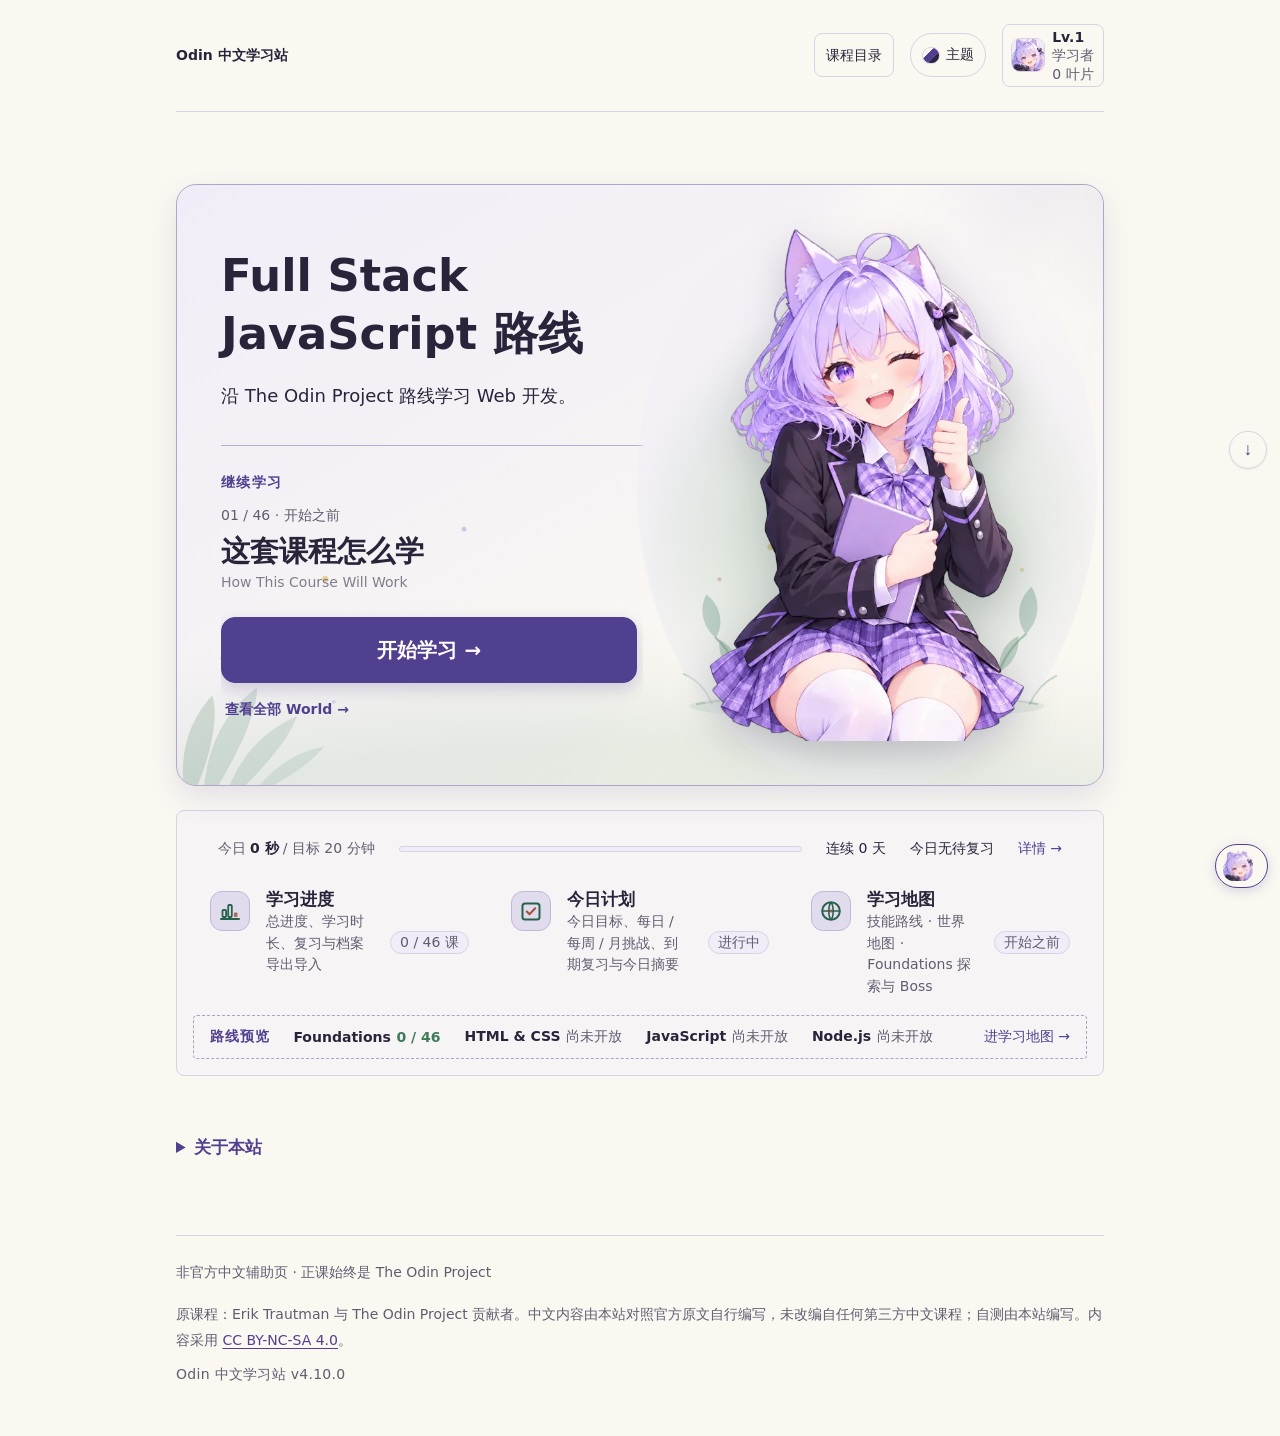
==== index.html @ 4cd852ed "Initial public release: Odin 中文学习站 v4.10.0" ====
<!DOCTYPE html>
<html lang="zh-CN">
<head>
  <meta charset="UTF-8">
  <meta name="viewport" content="width=device-width, initial-scale=1">
  <meta name="description" content="Odin 中文学习站（The Odin Project Chinese Learning Companion）：面向中文学习者的 The Odin Project 学习辅助站，提供中文讲解、学习进度、学习伙伴与路线导航。非官方项目。">
  <title>Odin 中文学习站 · The Odin Project Chinese Learning Companion</title>
  <link rel="icon" href="data:,">
  <link rel="stylesheet" href="style.css">
  <script src="version.js" defer></script>
  <script src="lessons.js" defer></script>
  <script src="external-resources.js" defer></script>
  <script src="diagrams.js" defer></script>
  <script src="avatars.js" defer></script>
  <script src="icons.js" defer></script>
  <script src="catalog.js" defer></script>
  <script src="companions.js" defer></script>
  <script src="companion-registry.js" defer></script>
  <script src="companion-view.js" defer></script>
  <script src="companion-wardrobe.js" defer></script>
  <script src="themes.js" defer></script>
  <script src="bosses.js" defer></script>
  <script src="curriculum.js" defer></script>
  <script src="map.js" defer></script>
  <script src="economy.js" defer></script>
  <script src="collections.js" defer></script>
  <script src="daily.js" defer></script>
  <script src="stats.js" defer></script>
  <script src="challenges.js" defer></script>
  <script src="tiers.js" defer></script>
  <script src="history.js" defer></script>
  <script src="progress.js" defer></script>
  <script src="app.js" defer></script>
</head>
<body data-page="home">
  <a class="skip-link" href="#main">跳到正文</a>
  <header class="site-header">
    <a class="brand" href="index.html">Odin 中文学习站</a>
  </header>
  <main id="main">
    <noscript><h1>Odin 中文学习站 · 学习空间</h1><p>请在浏览器中启用 JavaScript，以显示学习内容与课程路线。也可通过上方链接直接访问官方课程。</p></noscript>
  </main>
  <footer class="site-footer">
    <p>非官方中文辅助页 · 正课始终是 The Odin Project</p>
    <p>原课程：Erik Trautman 与 The Odin Project 贡献者。中文内容由本站对照官方原文自行编写，未改编自任何第三方中文课程；自测由本站编写。内容采用 <a href="https://creativecommons.org/licenses/by-nc-sa/4.0/" target="_blank" rel="noopener noreferrer">CC BY-NC-SA 4.0</a>。</p>
  </footer>
</body>
</html>
---- style.css ----
/* Hallmark · macrostructure: Long Document · tone: utilitarian · anchor hue: deep indigo-violet on warm paper（v4.5.2 Sprout Signal 起；早期版本为 green）
 * genre: editorial · theme: garden 默认 = 暖白纸底 + 深靛紫主色 + 珊瑚橙情绪 + 绿色成长语义 · nav: N9 · footer: Ft2 · enrichment: none
 * Audience: 前端初学者 · Use: 中文导读后回到官方学习
 * pre-emit critique: P4 H4 E4 S5 R5 V3
 */
@import url("tokens.css");
* { box-sizing: border-box; }
html { overflow-x: clip; }
body { margin: 0; overflow-x: clip; background: var(--color-paper); color: var(--color-ink); font-family: var(--font-body); font-size: var(--text-body); line-height: 1.85; }
a { color: var(--color-accent); text-underline-offset: .22em; }
a:hover { text-decoration-thickness: 2px; }
:focus-visible { outline: 3px solid var(--color-accent); outline-offset: 4px; }
/* v4.5（交接 A1）：本站所有 <img> 都是装饰性 SVG data URL，禁止原生图片拖动——
 * 否则按住可拖动组件（如学习伙伴按钮）里的头像拖拽时，浏览器会发起 HTML5
 * dragstart 劫持手势，自定义 pointer 拖动整个失效（真机回归，stub 测不出来）。 */
img { -webkit-user-drag: none; user-select: none; -webkit-user-select: none; }
.site-header, main, .site-footer { width: min(100% - 2rem, 58rem); margin-inline: auto; }
.site-header { display: flex; justify-content: space-between; align-items: center; gap: var(--space-md); flex-wrap: wrap; padding-block: var(--space-lg); border-bottom: 1px solid var(--color-rule); font-size: var(--text-small); }
.site-header a { display: inline-flex; align-items: center; min-height: 44px; white-space: nowrap; }
.brand { color: var(--color-ink); font-weight: 700; text-decoration: none; }
main { padding-block: var(--space-2xl); min-height: 45vh; }
.reading { max-width: 44rem; }
h1, h2, h3, p { margin: 0; }
h1, h2, h3 { font-style: normal; overflow-wrap: anywhere; min-width: 0; }
h1 { font-family: var(--font-display); font-size: clamp(2rem, 5vw, 2.8rem); line-height: 1.3; font-weight: 700; margin-block: var(--space-sm) var(--space-md); }
h2 { font-size: 1.35rem; line-height: 1.5; margin-bottom: var(--space-md); }
h3 { font-size: var(--text-body); line-height: 1.7; margin-block: var(--space-lg) var(--space-sm); }
p + p { margin-top: var(--space-md); }
ul, ol { margin-block: var(--space-sm); padding-inline-start: 1.5rem; }
li { padding-inline-start: var(--space-xs); margin-bottom: var(--space-sm); overflow-wrap: anywhere; }
.meta, .english, .muted { color: var(--color-muted); }
.meta { font-size: var(--text-small); }
.english { font-size: var(--text-body); line-height: 1.6; overflow-wrap: anywhere; }
.lead { font-size: var(--text-lead); margin-top: var(--space-md); }
.notice { margin-top: var(--space-lg); padding: var(--space-md) var(--space-lg); background: var(--color-wash); border-radius: var(--radius-small); }
.section { margin-top: var(--space-2xl); }
.unit { margin-top: var(--space-2xl); }
.unit-heading { display: flex; align-items: baseline; flex-wrap: wrap; gap: var(--space-sm) var(--space-md); border-bottom: 1px solid var(--color-rule); padding-bottom: var(--space-sm); }
.unit-heading h2 { margin: 0; }
.lesson-list { list-style: none; margin: 0; padding: 0; }
.lesson-list li { margin: 0; padding: 0; border-bottom: 1px solid var(--color-rule); }
.lesson-link { display: grid; grid-template-columns: 2rem minmax(0, 1fr) auto; gap: var(--space-md); align-items: center; padding: var(--space-md) var(--space-xs); text-decoration: none; }
.lesson-link:hover { background: var(--color-wash); }
.lesson-link .number { color: var(--color-muted); font-size: var(--text-small); font-variant-numeric: tabular-nums; }
.lesson-link strong { display: block; font-weight: 600; color: var(--color-ink); }
.lesson-link .english { display: block; font-size: var(--text-small); }
.lesson-link .arrow { font-size: 1.25rem; }
.button { display: inline-block; max-width: 100%; min-height: 44px; padding: .7rem 1rem; background: var(--color-accent); color: var(--color-button-ink); border: 1px solid var(--color-accent); border-radius: var(--radius-small); font-size: var(--text-body); font-weight: 600; line-height: 1.6; text-align: center; text-decoration: none; overflow-wrap: anywhere; }
.button:hover { text-decoration: underline; }
.button:active { outline: 2px solid var(--color-accent); outline-offset: 2px; }
.official-start { margin-top: var(--space-lg); }
.terms { margin: 0; }
.term { display: flex; flex-wrap: wrap; gap: 0 var(--space-sm); margin-bottom: var(--space-sm); }
.term dt { font-weight: 600; overflow-wrap: anywhere; }
.term dd { margin: 0; color: var(--color-muted); overflow-wrap: anywhere; }
.term dd::before { content: "→ "; }
.quiz-list { padding: 0; list-style: none; }
.quiz-item { padding: var(--space-lg) 0; margin: 0; border-bottom: 1px solid var(--color-rule); }
.quiz-question { font-weight: 600; }
details { margin-top: var(--space-sm); }
summary { color: var(--color-accent); cursor: pointer; padding-block: var(--space-sm); min-height: 44px; width: fit-content; }
summary:hover { text-decoration: underline; text-underline-offset: .2em; }
.answer { padding: var(--space-md); background: var(--color-wash); margin-top: var(--space-xs); }
.lesson-nav { display: flex; justify-content: space-between; gap: var(--space-md); flex-wrap: wrap; margin-top: var(--space-2xl); padding-top: var(--space-lg); border-top: 1px solid var(--color-rule); }
.lesson-nav a { min-height: 44px; display: inline-flex; align-items: center; }
.end-note { margin-top: var(--space-lg); }
.site-footer { border-top: 1px solid var(--color-rule); padding-block: var(--space-lg) var(--space-2xl); color: var(--color-muted); font-size: var(--text-small); }
/* v4.5（交接 A2）：footer 版本行——用户用它一眼确认浏览器打开的是哪个版本 */
.site-version { margin-top: var(--space-sm); font-variant-numeric: tabular-nums; letter-spacing: .02em; }
/* v4.5（交接 A2）：关于本站（个人中心设置 Tab 与伙伴面板设置视图共用） */
.about-facts { display: grid; grid-template-columns: max-content 1fr; gap: .25rem .8rem; margin: var(--space-sm) 0; font-size: var(--text-small); }
.about-facts dt { color: var(--color-muted); }
.about-facts dd { margin: 0; overflow-wrap: anywhere; }
.skip-link { position: absolute; top: -8rem; left: var(--space-md); padding: var(--space-md); background: var(--color-paper); z-index: 1; }
.skip-link:focus { top: var(--space-sm); }
@media (min-width: 40rem) {
  .site-header, main, .site-footer { width: min(100% - 4rem, 58rem); }
  main { padding-block: var(--space-2xl) var(--space-3xl); }
  .lesson-link { padding-inline: var(--space-md); }
}
@media print {
  .site-header, .lesson-nav, .skip-link { display: none; }
  main, .site-footer { width: 100%; }
}
/* ===== v2 试点课布局：仅当 main 带 .lesson-v2 时生效，其余 15 课不受影响 ===== */
.lesson-v2 p, .lesson-v2 figcaption { overflow-wrap: anywhere; }
.code-example { margin: var(--space-lg) 0 0; min-width: 0; }
.code-example pre { margin: 0; padding: var(--space-md); max-width: 100%; overflow-x: auto; background: var(--color-code-bg); color: var(--color-code-ink); border-radius: var(--radius-small); font-family: var(--font-mono); font-size: var(--text-small); line-height: 1.7; }
.code-example code { font-family: inherit; white-space: pre; }
.code-example figcaption { margin-top: var(--space-sm); }
.pitfall { margin-top: var(--space-lg); padding: var(--space-md) var(--space-lg); background: var(--color-wash); border-left: 4px solid var(--color-warn); border-radius: 0 var(--radius-small) var(--radius-small) 0; }
.pitfall h3 { margin-block: 0 var(--space-sm); }
.pitfall p { margin-top: 0; }
.kc-list { margin-top: var(--space-md); }
.kc-item { padding: var(--space-md) 0; border-bottom: 1px solid var(--color-rule); }
.kc-item:last-child { border-bottom: none; }
.kc-q { font-weight: 600; }
.kc-a { margin-top: var(--space-xs); color: var(--color-muted); }
/* ===== v3 学习进度：Dashboard、课页进度控件、成就提示 ===== */
.dashboard { padding: var(--space-lg); border: 1px solid var(--color-rule); border-radius: var(--radius-small); }
.stat-grid { display: grid; grid-template-columns: repeat(auto-fit, minmax(8rem, 1fr)); gap: var(--space-md); margin-top: var(--space-md); }
.stat { min-width: 0; padding: var(--space-sm) var(--space-md); background: var(--color-wash); border-radius: var(--radius-small); }
.stat-label { display: block; font-size: var(--text-small); color: var(--color-muted); overflow-wrap: anywhere; }
.stat-value { display: block; font-size: 1.25rem; font-weight: 700; line-height: 1.4; font-variant-numeric: tabular-nums; overflow-wrap: anywhere; }
.stat-hint { display: block; font-size: var(--text-small); color: var(--color-muted); overflow-wrap: anywhere; }
.dashboard-row { display: flex; flex-wrap: wrap; align-items: center; gap: var(--space-md); margin-top: var(--space-lg); }
.dashboard-row p { margin: 0; }
.achievement-list { margin-top: var(--space-lg); padding-top: var(--space-md); border-top: 1px solid var(--color-rule); }
.achievement-list ul { list-style: none; margin-block: var(--space-sm); padding: 0; }
.achievement-list li { padding: var(--space-xs) 0; margin: 0; border-bottom: 1px solid var(--color-rule); font-size: var(--text-small); }
.achievement-list li:last-child { border-bottom: none; }
.progress-actions { display: flex; flex-wrap: wrap; gap: var(--space-md); margin-top: var(--space-lg); }
.progress-status { margin-top: var(--space-sm); }
.button-secondary { display: inline-block; max-width: 100%; min-height: 44px; padding: .6rem .9rem; background: transparent; color: var(--color-accent); border: 1px solid var(--color-accent); border-radius: var(--radius-small); font-family: inherit; font-size: var(--text-body); font-weight: 600; line-height: 1.6; text-align: center; cursor: pointer; overflow-wrap: anywhere; }
.button-secondary:hover { background: var(--color-wash); }
.button-secondary:focus-visible { outline: 3px solid var(--color-accent); outline-offset: 3px; }
.button-secondary:disabled { opacity: .55; cursor: not-allowed; }
.visually-hidden { position: absolute; width: 1px; height: 1px; margin: -1px; padding: 0; overflow: hidden; clip: rect(0 0 0 0); white-space: nowrap; border: 0; }
.lesson-progress { min-width: 0; margin-top: var(--space-2xl); padding: var(--space-md) var(--space-lg) var(--space-lg); border: 1px solid var(--color-rule); border-radius: var(--radius-small); }
.lesson-progress legend { padding-inline: var(--space-sm); font-weight: 700; }
.progress-toggle { display: flex; flex-wrap: wrap; align-items: baseline; gap: var(--space-sm); min-height: 44px; margin-bottom: var(--space-sm); padding-block: var(--space-xs); }
.progress-toggle input { flex: none; width: 1.25rem; height: 1.25rem; margin: 0; }
.progress-toggle input:disabled { cursor: not-allowed; }
.progress-toggle span { min-width: 0; overflow-wrap: anywhere; }
.progress-stat { margin-top: var(--space-md); padding-top: var(--space-sm); border-top: 1px solid var(--color-rule); }
.achievement-note { position: fixed; right: var(--space-md); bottom: var(--space-md); left: var(--space-md); z-index: 2; max-width: 32rem; margin-inline: auto; padding: var(--space-md) var(--space-lg); background: var(--color-paper); border: 1px solid var(--color-rule); border-left: 4px solid var(--color-accent); border-radius: var(--radius-small); font-size: var(--text-small); overflow-wrap: anywhere; }
@media (min-width: 40rem) {
  .achievement-note { left: auto; width: min(24rem, calc(100% - 3rem)); }
}
@media print {
  .achievement-note, .progress-actions { display: none; }
}

/* ---------- v3 本课外部资料（资源卡） ----------
 * 与既有阅读型风格一致：用边框区隔而非大面积底色；长 URL 与长英文标题一律
 * overflow-wrap: anywhere，避免在 320px 窄屏撑破布局。资源卡不使用 details，
 * 中文导读直接可读。 */
.resource-list { display: grid; gap: var(--space-md); margin-top: var(--space-md); padding: 0; list-style: none; }
.resource-card { min-width: 0; padding: var(--space-md) var(--space-lg); background: var(--color-paper); border: 1px solid var(--color-rule); border-radius: var(--radius-small); }
.resource-guide-only { border-left: 3px solid var(--color-rule); }
.resource-head { display: flex; flex-wrap: wrap; align-items: baseline; gap: var(--space-sm); margin-bottom: var(--space-sm); }
.resource-type, .resource-req { display: inline-block; padding: .1rem .5rem; border: 1px solid var(--color-rule); border-radius: var(--radius-small); font-size: var(--text-small); line-height: 1.6; }
.resource-req-required { border-color: var(--color-accent); color: var(--color-accent); font-weight: 700; }
.resource-req-optional, .resource-req-reference { color: var(--color-muted); }
.resource-title-zh { margin: 0; font-size: var(--text-lead); font-weight: 700; line-height: 1.5; overflow-wrap: anywhere; }
.resource-title-en { margin: .2rem 0 0; color: var(--color-muted); font-size: var(--text-small); line-height: 1.6; overflow-wrap: anywhere; }
.resource-zone { margin: var(--space-sm) 0 0; color: var(--color-muted); font-size: var(--text-small); overflow-wrap: anywhere; }
.resource-guide { display: grid; gap: var(--space-xs) var(--space-md); margin: var(--space-md) 0 0; }
.resource-guide dt { font-size: var(--text-small); font-weight: 700; }
.resource-guide dd { min-width: 0; margin: 0; overflow-wrap: anywhere; }
.resource-guide dd ul { margin: 0; padding-left: 1.2rem; }
.resource-guide dd li { margin-bottom: var(--space-xs); }
.resource-terms { display: flex; flex-wrap: wrap; gap: var(--space-xs); }
.resource-term { display: inline-block; padding: .1rem .5rem; background: var(--color-wash); border-radius: var(--radius-small); font-size: var(--text-small); overflow-wrap: anywhere; }
.resource-links { display: flex; flex-wrap: wrap; gap: var(--space-sm); margin-top: var(--space-md); }
.resource-links .button, .resource-links .button-secondary { flex: 1 1 12rem; }
.resource-zh-type { flex: 1 0 100%; margin: 0; color: var(--color-muted); font-size: var(--text-small); overflow-wrap: anywhere; }
.resource-license { margin: var(--space-sm) 0 0; font-size: var(--text-small); overflow-wrap: anywhere; }
.resource-note { margin: var(--space-xs) 0 0; padding: var(--space-sm); background: var(--color-wash); border-left: 3px solid var(--color-warn); border-radius: var(--radius-small); font-size: var(--text-small); overflow-wrap: anywhere; }
@media (min-width: 40rem) {
  .resource-guide { grid-template-columns: minmax(7rem, auto) minmax(0, 1fr); }
  .resource-guide dt { grid-column: 1; }
  .resource-guide dd { grid-column: 2; }
}
@media print {
  .resource-links { display: none; }
  .resource-card { break-inside: avoid; border-color: #000; }
}

/* ===== v4 右上角玩家入口 + 个人资料面板 + 头像 / 头像框 / 成就网格 =====
 * 与既有阅读型风格一致：边框区隔为主，阴影克制，不用玻璃拟态、粒子、大动画与重型渐变。
 * 头像框一律用 box-shadow 环或 outline 实现，不占盒模型尺寸，因此换框不会改变
 * 周围元素的对齐；长昵称与长文本一律 overflow-wrap / 省略号处理，320px 不撑破布局。 */
.header-right { display: flex; align-items: center; flex-wrap: wrap; gap: var(--space-sm) var(--space-md); min-width: 0; }
.player-entry { display: inline-flex; align-items: center; gap: var(--space-sm); min-height: 44px; min-width: 0; padding: .2rem .55rem; background: transparent; border: 1px solid var(--color-rule); border-radius: var(--radius-medium); font-family: inherit; font-size: var(--text-small); line-height: 1.3; color: var(--color-ink); cursor: pointer; }
.player-entry:hover { background: var(--color-wash); border-color: var(--color-accent); }
.player-entry:focus-visible { outline: 3px solid var(--color-accent); outline-offset: 3px; }
.player-meta { display: flex; flex-direction: column; align-items: flex-start; min-width: 0; }
.player-level { font-weight: 700; font-variant-numeric: tabular-nums; }
.player-name { max-width: 9rem; color: var(--color-muted); overflow: hidden; text-overflow: ellipsis; white-space: nowrap; }

/* 头像本体与三种尺寸；框的视觉全部由下面的 .frame-* 叠加 */
.avatar { position: relative; display: inline-block; flex: none; line-height: 0; border-radius: var(--radius-medium); }
.avatar-img { display: block; width: 100%; height: 100%; border-radius: inherit; object-fit: cover; background: var(--color-wash); }
.avatar-sm { width: 2rem; height: 2rem; }
.avatar-md { width: 3rem; height: 3rem; }
.avatar-lg { width: 4.5rem; height: 4.5rem; }

/* 12 个头像框：靠环数、颜色、虚实与角标区分，彼此视觉差异明显，且都不带动画 */
.frame-basic { box-shadow: 0 0 0 1px var(--color-rule); }
/* v4.3（交接 B2）：3 个零门槛默认框，先给足选择；视觉与既有框同一套语言（描边/虚线/双层） */
.frame-slim { box-shadow: 0 0 0 1.5px var(--color-accent); }
.frame-dotted { outline: 2px dotted var(--color-muted); outline-offset: 2px; }
.frame-moss { box-shadow: 0 0 0 2px #6f9c85, 0 0 0 4px var(--color-paper), 0 0 0 5px #9db8a5; }
/* v4.5（交接 Core E2）：Lv.2 新芽框（嫩绿双层）与 Lv.4 陶土框（陶红双层）——前 5 级每级都有可见头像框奖励 */
.frame-sprout { box-shadow: 0 0 0 2px #7fd3a5, 0 0 0 5px var(--color-paper), 0 0 0 6px #cfe8d8; }
.frame-ring { box-shadow: 0 0 0 2px var(--color-accent), 0 0 0 5px var(--color-paper), 0 0 0 6px var(--color-accent); }
.frame-terra { box-shadow: 0 0 0 2px #c9714f, 0 0 0 5px var(--color-paper), 0 0 0 6px #a4553f; }
.frame-leaf { border-radius: 1rem; box-shadow: 0 0 0 2px #6f9c85, 0 0 0 5px var(--color-paper), 0 0 0 6px #6f9c85; }
.frame-leaf .avatar-img { border-radius: 1rem; }
.frame-wave { outline: 3px dashed var(--color-accent); outline-offset: 3px; }
.frame-gold { box-shadow: 0 0 0 3px var(--color-gold), 0 0 0 6px var(--color-paper), 0 0 0 7px var(--color-gold), 0 2px 10px rgba(168, 121, 28, .35); }
.frame-start { box-shadow: 0 0 0 2px var(--color-rule), 0 4px 0 0 var(--color-accent); }
.frame-git { box-shadow: 0 0 0 2px var(--color-accent), -7px -7px 0 -4px var(--color-warn), 7px 7px 0 -4px var(--color-warn); }
.frame-streak { box-shadow: 0 0 0 2px var(--color-warn), 0 0 0 5px var(--color-paper), 0 0 0 6px var(--color-warn); }
.frame-time { box-shadow: 0 0 0 2px var(--color-muted), 0 0 0 4px var(--color-paper), 0 0 0 8px var(--color-rule); }
.frame-quiz { outline: 3px dotted var(--color-accent); outline-offset: 3px; }
.frame-task { box-shadow: 0 0 0 2px var(--color-accent), 0 0 0 5px var(--color-wash), 0 0 0 6px var(--color-accent); }
.frame-graduate { box-shadow: 0 0 0 3px var(--color-gold), 0 0 0 6px var(--color-accent), 0 3px 12px rgba(37, 49, 44, .25); }

/* 个人资料面板：原生 dialog，模态显示，Esc 与关闭按钮都能关 */
.profile-dialog { width: min(calc(100vw - 2rem), 46rem); max-height: min(88vh, 54rem); padding: 0; overflow: hidden; background: var(--color-paper); color: var(--color-ink); border: 1px solid var(--color-rule); border-radius: var(--radius-medium); box-shadow: var(--shadow-lift); font-family: var(--font-body); font-size: var(--text-body); line-height: 1.7; }
.profile-dialog::backdrop { background: rgba(37, 49, 44, .45); }
.dialog-head { display: flex; align-items: center; justify-content: space-between; gap: var(--space-md); padding: var(--space-md) var(--space-lg); border-bottom: 1px solid var(--color-rule); background: var(--color-wash); }
.dialog-head h2 { margin: 0; font-size: 1.2rem; }
.dialog-close { flex: none; min-height: 44px; padding: .35rem .8rem; background: var(--color-paper); color: var(--color-ink); border: 1px solid var(--color-rule); border-radius: var(--radius-small); font-family: inherit; font-size: var(--text-small); font-weight: 600; cursor: pointer; }
.dialog-close:hover { border-color: var(--color-accent); color: var(--color-accent); }
.dialog-close:focus-visible { outline: 3px solid var(--color-accent); outline-offset: 2px; }
.profile-body { max-height: calc(min(88vh, 54rem) - 4.5rem); padding: var(--space-md) var(--space-lg) var(--space-lg); overflow-y: auto; }
.profile-section { margin-top: var(--space-xl); padding-top: var(--space-md); border-top: 1px solid var(--color-rule); }
.profile-section:first-of-type { margin-top: 0; padding-top: 0; border-top: none; }
.profile-section h3 { margin-block: 0 var(--space-sm); font-size: 1.1rem; }
.profile-section h4 { margin-block: var(--space-lg) var(--space-sm); font-size: var(--text-body); }
.profile-identity { display: flex; align-items: center; flex-wrap: wrap; gap: var(--space-lg); padding: var(--space-md); background: var(--color-wash); border-radius: var(--radius-small); }
.profile-identity-text { min-width: 0; }
.profile-nickname { font-family: var(--font-display); font-size: 1.4rem; font-weight: 700; line-height: 1.4; overflow-wrap: anywhere; }
.profile-field { display: flex; align-items: center; flex-wrap: wrap; gap: var(--space-sm); margin-top: var(--space-md); }
.profile-field-label { font-size: var(--text-small); font-weight: 700; }
.profile-input { min-width: 0; flex: 1 1 10rem; max-width: 16rem; min-height: 44px; padding: .4rem .6rem; background: var(--color-paper); color: var(--color-ink); border: 1px solid var(--color-rule); border-radius: var(--radius-small); font-family: inherit; font-size: var(--text-body); overflow-wrap: anywhere; }
.profile-input:focus-visible { outline: 3px solid var(--color-accent); outline-offset: 2px; }
.profile-input:disabled { background: var(--color-wash); cursor: not-allowed; }
.panel-notice { min-height: 1.5em; margin-bottom: var(--space-sm); padding: var(--space-sm) var(--space-md); background: var(--color-wash); border-left: 3px solid var(--color-accent); border-radius: var(--radius-small); font-size: var(--text-small); overflow-wrap: anywhere; }
.panel-notice:empty { display: none; }

/* 成就网格：已解锁正常显示，未解锁灰化但保留条件说明 */
.achievement-group { margin-top: var(--space-lg); }
.achievement-group h4 { margin-block: 0 var(--space-sm); }
.achievement-grid { display: grid; grid-template-columns: repeat(auto-fill, minmax(8.5rem, 1fr)); gap: var(--space-sm); margin: 0; padding: 0; list-style: none; }
.achievement-cell { display: flex; flex-direction: column; gap: .2rem; min-width: 0; margin: 0; padding: var(--space-sm); border: 1px solid var(--color-rule); border-radius: var(--radius-small); background: var(--color-paper); overflow-wrap: anywhere; }
.achievement-cell.is-unlocked { border-color: var(--color-accent); box-shadow: var(--shadow-soft); }
.achievement-cell.is-locked { background: var(--color-wash); color: var(--color-muted); }
.achievement-cell.is-locked .achievement-icon { filter: grayscale(1); opacity: .45; }
.achievement-icon { width: 1.5rem; height: 1.5rem; flex: none; }
.achievement-name { font-size: var(--text-small); font-weight: 700; line-height: 1.45; }
.achievement-desc { font-size: var(--text-small); line-height: 1.5; }
.achievement-date { font-size: var(--text-small); color: var(--color-muted); font-variant-numeric: tabular-nums; }

/* 头像选择器 */
.avatar-options { display: grid; grid-template-columns: repeat(auto-fill, minmax(4.75rem, 1fr)); gap: var(--space-sm); margin: 0; padding: 0; list-style: none; }
.avatar-options li { margin: 0; padding: 0; }
.avatar-option { display: flex; flex-direction: column; align-items: center; gap: .25rem; width: 100%; min-height: 44px; padding: var(--space-sm) .25rem; background: var(--color-paper); border: 1px solid var(--color-rule); border-radius: var(--radius-small); font-family: inherit; font-size: var(--text-small); line-height: 1.35; color: var(--color-muted); cursor: pointer; }
.avatar-option:hover:not(:disabled) { border-color: var(--color-accent); background: var(--color-wash); }
.avatar-option:focus-visible { outline: 3px solid var(--color-accent); outline-offset: 2px; }
.avatar-option:disabled { opacity: .55; cursor: not-allowed; }
.avatar-option.is-selected { border-color: var(--color-accent); border-width: 2px; color: var(--color-accent); font-weight: 700; }
.avatar-option-img { width: 2.5rem; height: 2.5rem; border-radius: var(--radius-small); }
.avatar-option-name { max-width: 100%; overflow-wrap: anywhere; }

/* 头像框选择器：预览当前头像戴上该框的效果 */
.frame-options { display: grid; grid-template-columns: repeat(auto-fill, minmax(15rem, 1fr)); gap: var(--space-sm); margin: 0; padding: 0; list-style: none; }
.frame-option { display: flex; align-items: center; gap: var(--space-lg); min-width: 0; margin: 0; padding: var(--space-md); border: 1px solid var(--color-rule); border-radius: var(--radius-small); background: var(--color-paper); }
.frame-option.is-locked { background: var(--color-wash); color: var(--color-muted); }
.frame-option.is-locked .avatar-img { filter: grayscale(1); opacity: .55; }
.frame-text { min-width: 0; }
.frame-name { font-weight: 700; overflow-wrap: anywhere; }
.frame-desc { font-size: var(--text-small); color: var(--color-muted); overflow-wrap: anywhere; }
.frame-state { font-size: var(--text-small); font-weight: 700; color: var(--color-accent); }
.frame-option .button-secondary { margin-top: var(--space-sm); min-height: 38px; padding: .35rem .7rem; font-size: var(--text-small); }

@media (max-width: 30rem) {
  /* 窄屏只留头像与等级，昵称隐藏，避免顶部导航拥挤或换行遮挡标题 */
  .player-name { display: none; }
  .player-entry { padding: .2rem; }
  .profile-body { padding-inline: var(--space-md); }
  .dialog-head { padding-inline: var(--space-md); }
  .frame-options { grid-template-columns: minmax(0, 1fr); }
}
@media print {
  .player-entry, .profile-dialog { display: none; }
}

/* ===== v4 官方 Foundations 完整 46 课目录（首页内联 + 课程页抽屉） =====
 * 已开放的行沿用 v3 的 .lesson-link 三列网格，视觉与行为完全不变；
 * 未开放的行是 .lesson-locked —— 一个 div，不是链接，没有 href，因此结构上
 * 就不可能点进不存在的课程页。区分不靠颜色：每行都写明「暂未开放」文字，
 * Project 另外带「项目」标记（§8.2 要求不只靠颜色区分）。 */
.unit-state { font-size: var(--text-small); color: var(--color-muted); white-space: nowrap; }
.lesson-type { display: inline-block; margin-bottom: .2rem; padding: 0 .45rem; background: var(--color-wash); border: 1px solid var(--color-rule); border-radius: var(--radius-small); font-size: var(--text-small); line-height: 1.7; color: var(--color-muted); }
.lesson-locked { display: grid; grid-template-columns: 2rem minmax(0, 1fr) auto; gap: var(--space-md); align-items: center; padding: var(--space-md) var(--space-xs); color: var(--color-muted); }
.lesson-locked .number { font-size: var(--text-small); font-variant-numeric: tabular-nums; }
.lesson-locked strong { display: block; font-weight: 600; color: var(--color-muted); }
.lesson-locked .english { display: block; font-size: var(--text-small); }
.lesson-flag { font-size: var(--text-small); line-height: 1.6; white-space: nowrap; padding: 0 .45rem; border: 1px dashed var(--color-rule); border-radius: var(--radius-small); }
.lesson-link.is-current { background: var(--color-wash); box-shadow: inset 3px 0 0 var(--color-accent); }
.lesson-link.is-current strong { color: var(--color-accent); }

/* 课程页 header 上的目录入口：与玩家入口同样的低干扰描边按钮 */
.catalog-trigger { display: inline-flex; align-items: center; min-height: 44px; padding: .2rem .7rem; background: transparent; border: 1px solid var(--color-rule); border-radius: var(--radius-medium); font-family: inherit; font-size: var(--text-small); line-height: 1.3; color: var(--color-ink); cursor: pointer; white-space: nowrap; }
.catalog-trigger:hover { background: var(--color-wash); border-color: var(--color-accent); }
.catalog-trigger:focus-visible { outline: 3px solid var(--color-accent); outline-offset: 3px; }

/* 目录抽屉：与个人资料面板同一套 dialog 视觉，宽度略窄，内容是纯目录 */
.catalog-dialog { width: min(calc(100vw - 2rem), 40rem); max-height: min(88vh, 54rem); padding: 0; overflow: hidden; background: var(--color-paper); color: var(--color-ink); border: 1px solid var(--color-rule); border-radius: var(--radius-medium); box-shadow: var(--shadow-lift); font-family: var(--font-body); font-size: var(--text-body); line-height: 1.7; }
.catalog-dialog::backdrop { background: rgba(37, 49, 44, .45); }
.catalog-body { max-height: calc(min(88vh, 54rem) - 4.5rem); padding: var(--space-md) var(--space-lg) var(--space-lg); overflow-y: auto; }
/* 抽屉里的目录要紧凑：46 行如果按首页的间距排，需要滚很久才能看完 */
.catalog-compact .unit { margin-top: var(--space-lg); }
.catalog-compact .unit-heading { padding-bottom: .25rem; }
.catalog-compact .unit-heading h2 { font-size: 1.1rem; }
.catalog-compact .lesson-link, .catalog-compact .lesson-locked { padding-block: var(--space-sm); }
.catalog-compact .lesson-list li { border-bottom: 1px solid var(--color-wash); }

@media (max-width: 30rem) {
  /* 窄屏把「暂未开放」标签换到名称下方，避免三列挤在一起把标题压成一个字宽 */
  .lesson-locked { grid-template-columns: 2rem minmax(0, 1fr); row-gap: var(--space-xs); }
  .lesson-flag { grid-column: 2; justify-self: start; }
  .unit-state { white-space: normal; }
  .catalog-body { padding-inline: var(--space-md); }
}
@media print {
  .catalog-trigger, .catalog-dialog { display: none; }
}
/* ===== v4 本站原创 SVG 概念图（§9） =====
 * 图片一律 width:100% + height:auto：SVG 有 viewBox，浏览器按固有宽高比等比缩放，
 * 因此 200% 文字放大或窄屏都不会产生水平溢出。
 * 已知取舍：图内文字随整图等比缩小，320px 窄屏下会明显变小（矢量放大仍然清晰，
 * 可以双指缩放）。这里刻意不给图片设 min-width 再套横向滚动容器 —— 那样图片的
 * 布局矩形会超出视口，直接撞坏 browser-smoke 的“main 与 main 内所有元素零越界”
 * 断言。窄屏下的可读性由 figcaption 与要点列表承担：它们才是图的文字等价物，
 * 始终以正常正文字号显示（§9 要求每张图配 figcaption 或等价文字说明）。 */
.concept-diagram { margin: var(--space-xl) 0 0; padding: 0; }
.diagram-img { display: block; width: 100%; height: auto; max-width: 100%; background: var(--color-paper); border: 1px solid var(--color-rule); border-radius: var(--radius-small); }
.diagram-caption { margin-top: var(--space-sm); padding: var(--space-md); background: var(--color-wash); border-radius: var(--radius-small); }
.diagram-title { font-weight: 700; overflow-wrap: anywhere; }
.diagram-caption p + p { margin-top: var(--space-xs); }
.diagram-points { margin: var(--space-sm) 0 0; padding-inline-start: 1.3rem; }
.diagram-points li { margin-bottom: var(--space-xs); font-size: var(--text-small); }
@media (max-width: 40rem) {
  /* 窄屏把边框内缩省掉，让图拿到尽可能多的宽度 */
  .concept-diagram { margin-top: var(--space-lg); }
  .diagram-caption { padding: var(--space-sm); }
}
@media print {
  .concept-diagram { break-inside: avoid; }
  .diagram-img { border-color: #000; }
}

/* ===== v4 学习助手「小奥」 + §8.1 中度 UI 收口 =====
 * 收口原则：只做边框、圆角、留白与克制阴影，不引入玻璃拟态、粒子、大动画、
 * 重型渐变或任何 UI 框架，也不为了好看牺牲阅读密度（§8.1 的“不要”清单）。
 * 所有新增盒子都在既有版心内、用 rem 与百分比，因此 200% 文字放大与 320px
 * 窄屏都不会产生全页水平滚动（§8.2）。 */

/* --- 右下角助手触发按钮：固定在视口角落，不属于 main / header / footer --- */
.assistant-trigger { position: fixed; right: var(--space-md); bottom: var(--space-md); z-index: 3; display: inline-flex; align-items: center; gap: .4rem; min-height: 44px; padding: .3rem .85rem .3rem .45rem; background: var(--color-paper); border: 1px solid var(--color-accent); border-radius: 999px; box-shadow: var(--shadow-lift); font-family: inherit; font-size: var(--text-small); font-weight: 700; line-height: 1.3; color: var(--color-accent); cursor: pointer; user-select: none; -webkit-user-select: none; }
.assistant-trigger:hover { background: var(--color-wash); }
.assistant-trigger:focus-visible { outline: 3px solid var(--color-accent); outline-offset: 3px; }
.assistant-avatar { flex: none; width: 1.9rem; height: 1.9rem; }
/* v4.9：.assistant-name（按钮上的角色名）已随「主页与右下角不显示角色名」删除，
 * 不留死样式；昵称仍在按钮 aria-label 里。 */

/* 成就提示条原本贴着右下角，会和助手按钮叠在一起；抬到按钮上方。 */
.achievement-note { bottom: calc(var(--space-md) + 3.5rem); }

/* --- 助手面板：锚在右下角的小浮层，而不是屏幕正中央的大模态 ---
 * inset 与 margin 一起把它钉在触发按钮上方；backdrop 刻意做得很淡，
 * 因为这是一个“看一眼就关掉”的信息面板，不是需要专注填写的表单。 */
.assistant-dialog { position: fixed; inset: auto 0 0 auto; width: min(calc(100vw - 2rem), 26rem); max-height: min(80vh, 40rem); margin: 0 var(--space-md) calc(var(--space-md) + 3.75rem) 0; padding: 0; overflow: hidden; background: var(--color-paper); color: var(--color-ink); border: 1px solid var(--color-rule); border-radius: var(--radius-medium); box-shadow: var(--shadow-lift); font-family: var(--font-body); font-size: var(--text-body); line-height: 1.7; }
.assistant-dialog::backdrop { background: rgba(37, 49, 44, .18); }
.assistant-body { max-height: calc(min(80vh, 40rem) - 4.5rem); padding: var(--space-md) var(--space-lg) var(--space-lg); overflow-y: auto; }
/* §10 要求它不得伪装成能回答问题的 AI：这句免责说明永远显示在最上面 */
.assistant-disclaimer { font-size: var(--text-small); color: var(--color-muted); overflow-wrap: anywhere; }
.assistant-tip { display: flex; flex-wrap: wrap; align-items: baseline; gap: var(--space-xs) var(--space-sm); margin-top: var(--space-md); padding: var(--space-sm) var(--space-md); background: var(--color-wash); border-left: 3px solid var(--color-accent); border-radius: var(--radius-small); overflow-wrap: anywhere; }
.assistant-tip-label { flex: none; padding: 0 .4rem; border: 1px solid var(--color-accent); border-radius: var(--radius-small); font-size: var(--text-small); font-weight: 700; color: var(--color-accent); }
.assistant-tip-text { min-width: 0; font-weight: 600; }
.assistant-facts { display: grid; gap: var(--space-sm); margin: var(--space-md) 0 0; }
.assistant-fact { min-width: 0; margin: 0; padding: var(--space-sm) var(--space-md); background: var(--color-paper); border: 1px solid var(--color-rule); border-radius: var(--radius-small); }
.assistant-fact dt { font-size: var(--text-small); font-weight: 700; color: var(--color-muted); }
.assistant-fact dd { min-width: 0; margin: 0; }
.assistant-value { display: block; font-weight: 600; overflow-wrap: anywhere; }
.assistant-hint { display: block; font-size: var(--text-small); color: var(--color-muted); overflow-wrap: anywhere; }

/* --- §8.1 Dashboard 信息层级：主目标（官方 46 课）那一格加重 --- */
.stat { box-shadow: var(--shadow-soft); }
.stat-primary { background: var(--color-paper); border: 1px solid var(--color-accent); }
.stat-primary .stat-label { color: var(--color-accent); }
.stat-primary .stat-value { font-size: 1.5rem; color: var(--color-accent); }
.dashboard { border-radius: var(--radius-medium); box-shadow: var(--shadow-soft); }

/* --- §8.1 区块视觉区分：为什么重要 / 常见错误 / 官方任务 / 自测 ---
 * 只靠边框、底色与分隔线区分，不改任何标题文字，因此 main h2 序列不受影响。 */
.section-why { padding: var(--space-md) var(--space-lg); background: var(--color-wash); border-left: 4px solid var(--color-accent); border-radius: 0 var(--radius-medium) var(--radius-medium) 0; }
.section-why h2 { margin-bottom: var(--space-sm); }
.section-pitfalls .pitfall { border-radius: 0 var(--radius-medium) var(--radius-medium) 0; box-shadow: var(--shadow-soft); }
.section-official, .section-quiz { padding-top: var(--space-lg); border-top: 2px solid var(--color-rule); }
.section-terms .term { padding-block: var(--space-xs); }
.code-example pre { border-radius: var(--radius-medium); box-shadow: var(--shadow-soft); }
.resource-card { border-radius: var(--radius-medium); box-shadow: var(--shadow-soft); }
.lesson-progress { border-radius: var(--radius-medium); }

/* --- §8.1 上一课 / 下一课导航：做成按钮样子，命中区与焦点都更清楚 ---
 * 链接文字一个字都没改（browser-smoke 用 exact 名称断言），只改外观。 */
.lesson-nav a { padding: .5rem .9rem; border: 1px solid var(--color-rule); border-radius: var(--radius-small); text-decoration: none; }
.lesson-nav a:hover { background: var(--color-wash); border-color: var(--color-accent); text-decoration: underline; }
.lesson-nav a:focus-visible { outline: 3px solid var(--color-accent); outline-offset: 2px; }
/* 第三轮：课页顶部轻量返回入口——小字低干扰，不与正文抢注意力 */
.lesson-back { display: inline-flex; align-items: center; min-height: 32px; margin-bottom: var(--space-xs); color: var(--color-muted); font-size: var(--text-small); text-decoration: none; }
.lesson-back:hover { color: var(--color-accent); text-decoration: underline; }
.lesson-back:focus-visible { outline: 3px solid var(--color-accent); outline-offset: 2px; }
.lesson-link:focus-visible { outline: 3px solid var(--color-accent); outline-offset: -3px; }

@media (max-width: 40rem) {
  /* 手机：区块间距收紧，翻页链接改成整宽堆叠，助手面板占满可用宽度 */
  .section { margin-top: var(--space-xl); }
  .section-why { padding: var(--space-sm) var(--space-md); }
  .lesson-nav a { flex: 1 1 100%; justify-content: center; }
  .assistant-dialog { width: calc(100vw - 2rem); max-height: 70vh; }
  .assistant-body { max-height: calc(70vh - 4.5rem); padding-inline: var(--space-md); }
}
@media print {
  .assistant-trigger, .assistant-dialog { display: none; }
}

/* ===================== v4.2：星币兑换头像框（交接 §4、§5） =====================
 * 与既有框同一实现方式：box-shadow / outline 环，不占盒模型尺寸。
 * 颜色刻意不引用主题变量——这些框要在六套主题下都成立，用固定的柔和色。 */
.frame-candy { box-shadow: 0 0 0 2px #d98b9c, 0 0 0 5px var(--color-paper), 0 0 0 6px #d98b9c; }
.frame-mint { box-shadow: 0 0 0 2px #6fc2a8, 0 0 0 5px var(--color-paper), 0 0 0 6px #4ba58a; }
.frame-jade { box-shadow: 0 0 0 3px #2f5d50, 0 0 0 6px var(--color-paper), 0 0 0 7px #2f5d50; }
.frame-dusk { box-shadow: 0 0 0 2px #56628f, 0 0 0 5px var(--color-paper), 0 0 0 6px #3c4670, 0 2px 8px rgba(60, 70, 112, .3); }
.frame-starlight { outline: 3px dotted #7f96e8; outline-offset: 3px; box-shadow: 0 0 0 1px #7f96e8; }
.frame-aurora { box-shadow: 0 0 0 2px #58c98b, 0 0 0 5px var(--color-paper), 0 0 0 6px #7f96e8, 0 0 0 7px #d98b9c; }
/* v4.3（交接 C1/J）：启程框（进入第一课即解锁的早期奖励）与藤蔓框（低档位叶片款） */
.frame-firststep { box-shadow: 0 0 0 2px #a4553f, 0 4px 0 0 #6f9c85; }
.frame-vine { box-shadow: 0 0 0 2px #6f9c85, 0 0 0 5px var(--color-paper), 0 0 0 6px #4a6b2f; }
/* v4.3 Batch 6（交接 H/J）：可可框（25 叶片低档位）、晨光框（Lv.15）、
 * 破甲框（首破 Boss）——三个新档位各有一种可辨识的视觉性格 */
.frame-cocoa { box-shadow: 0 0 0 2px #8a6a4f, 0 0 0 5px var(--color-paper), 0 0 0 6px #c9a06a; }
.frame-dawn { box-shadow: 0 0 0 2px #e8b45f, 0 0 0 5px var(--color-paper), 0 -5px 10px -3px rgba(232, 180, 95, .6); }
.frame-boss { outline: 3px solid #276148; outline-offset: 2px; box-shadow: 4px 4px 0 0 rgba(164, 85, 63, .45); }

/* ===================== v4.3：循环成就铜/银/金（交接 D1） =====================
 * 阶段视觉明显不同但同一骨架：徽章 SVG（icons.js tierBadges）+ 卡片描边色 +
 * 三格阶级点。纯 CSS + SVG，不引大图（交接 H 体积原则）。 */
.tier-list { display: grid; grid-template-columns: repeat(auto-fill, minmax(16rem, 1fr)); gap: var(--space-sm); margin: 0; padding: 0; list-style: none; }
.tier-card { min-width: 0; padding: var(--space-md); border: 1px solid var(--color-rule); border-left: 4px solid var(--color-rule); border-radius: var(--radius-small); background: var(--color-paper); }
.tier-card.is-bronze { border-left-color: #b08d57; }
.tier-card.is-silver { border-left-color: #9ca3af; }
.tier-card.is-gold { border-left-color: #d4af37; }
.tier-head { display: flex; align-items: center; gap: var(--space-sm); }
.tier-badge-img { width: 2rem; height: 2rem; flex: none; }
.tier-badge-img.is-none { filter: grayscale(1) opacity(.45); }
.tier-name { font-weight: 700; overflow-wrap: anywhere; }
.tier-current { font-size: var(--text-small); font-weight: 700; }
.tier-card.is-bronze .tier-current { color: #8a6a3b; }
.tier-card.is-silver .tier-current { color: #6b7280; }
.tier-card.is-gold .tier-current { color: #a8791c; }
.tier-desc { font-size: var(--text-small); color: var(--color-muted); overflow-wrap: anywhere; }
.tier-progress { height: .5rem; margin-top: var(--space-sm); border-radius: 999px; background: var(--color-wash); overflow: hidden; }
.tier-progress-fill { height: 100%; border-radius: 999px; background: var(--color-accent); }
.tier-card.is-bronze .tier-progress-fill { background: #b08d57; }
.tier-card.is-silver .tier-progress-fill { background: #9ca3af; }
.tier-card.is-gold .tier-progress-fill { background: #d4af37; }
.tier-next { margin: var(--space-xs) 0 0; font-size: var(--text-small); color: var(--color-muted); }
.tier-steps { display: inline-flex; gap: .3rem; margin-left: auto; }
.tier-step { width: .65rem; height: .65rem; border-radius: 50%; border: 1.5px solid var(--color-rule); background: transparent; }
.tier-step.is-reached-bronze { border-color: #b08d57; background: #b08d57; }
.tier-step.is-reached-silver { border-color: #9ca3af; background: #9ca3af; }
.tier-step.is-reached-gold { border-color: #d4af37; background: #d4af37; }

/* ===================== v4.3：每日 / 每周挑战卡（交接 D2） ===================== */
.challenge-card { margin-top: var(--space-xl); }
.challenge-list { display: grid; grid-template-columns: repeat(auto-fill, minmax(16rem, 1fr)); gap: var(--space-sm); margin: var(--space-md) 0 0; padding: 0; list-style: none; }
.challenge-item { min-width: 0; padding: var(--space-md); border: 1px solid var(--color-rule); border-radius: var(--radius-small); background: var(--color-paper); }
.challenge-item.is-settled { border-color: var(--color-accent); background: var(--color-wash); }
.challenge-head { display: flex; align-items: baseline; gap: var(--space-sm); }
.challenge-scope { flex: none; font-size: var(--text-small); font-weight: 700; color: var(--color-muted); border: 1px solid var(--color-rule); border-radius: 999px; padding: 0 .5rem; }
.challenge-name { font-weight: 700; overflow-wrap: anywhere; }
.challenge-desc { margin: var(--space-xs) 0 0; font-size: var(--text-small); color: var(--color-muted); overflow-wrap: anywhere; }
.challenge-state { margin: var(--space-sm) 0 0; font-size: var(--text-small); font-weight: 700; color: var(--color-accent); }

/* ===================== v4.3：Foundations 地图（交接 E1、E2） =====================
 * 节点 = 小圆形链接（已开放）或灰点（未开放），Project 方形、Boss 盾形
 * （clip-path）。五阶状态用填充深度递进表达：空心 → 浅填 → 实填 → 金环 → 金底。
 * 刻意没有血量/攻击力等 RPG 数值视觉。移动端 flex 换行，不全页横向滚动。 */
.foundation-map { margin-top: var(--space-xl); }
/* v4.4（交接 E2）：精简图例——默认单行 chips（色点+短名，title 给细节），
 * 完整解释收进可点击的 details（移动端不依赖 hover，红线 9）。
 * 技能路线与地图共用；替代 v4.3 的多行 map-legend 全文字图例。 */
.legend-compact { margin: var(--space-md) 0; }
.legend-chips { display: flex; flex-wrap: wrap; gap: var(--space-xs) var(--space-lg); margin: 0; padding: 0; list-style: none; font-size: var(--text-small); color: var(--color-muted); }
.legend-chip { display: inline-flex; align-items: center; gap: .4rem; min-width: 0; margin: 0; padding: .1rem 0; }
.legend-chip > span:last-child { overflow-wrap: anywhere; }
.legend-details summary { min-height: 36px; padding-block: .3rem; font-size: var(--text-small); }
.legend-details ul { margin-block: var(--space-xs); font-size: var(--text-small); color: var(--color-muted); }
.map-node.is-static { pointer-events: none; flex: none; }
.map-unit { margin-top: var(--space-lg); padding: var(--space-md); border: 1px solid var(--color-rule); border-radius: var(--radius-small); background: var(--color-paper); }
.map-unit-head { display: flex; flex-wrap: wrap; align-items: baseline; gap: .35rem var(--space-sm); }
.map-unit-head h3 { margin: 0; font-size: var(--text-body); }
.map-unit-count { margin-left: auto; }
.map-nodes { display: flex; flex-wrap: wrap; align-items: center; gap: .45rem; margin-top: var(--space-sm); }
.map-node { display: inline-flex; align-items: center; justify-content: center; width: 2.3rem; height: 2.3rem; flex: none; border-radius: 50%; border: 2px solid var(--color-rule); background: var(--color-paper); color: var(--color-muted); font-size: .72rem; font-weight: 700; font-family: var(--font-mono); text-decoration: none; transition: transform .12s ease; }
a.map-node:hover, button.map-node:hover { transform: scale(1.12); }
.map-node.is-locked { background: var(--color-wash); color: var(--color-muted); opacity: .55; border-style: dashed; }
.map-node.is-unexplored { border-color: var(--color-accent); background: var(--color-paper); color: var(--color-accent); }
.map-node.is-scouted { border-color: var(--color-accent); background: var(--color-wash); color: var(--color-accent); }
.map-node.is-broken { border-color: var(--color-accent); background: var(--color-accent); color: var(--color-button-ink); }
.map-node.is-defeated { border-color: var(--color-gold); background: var(--color-accent); color: var(--color-button-ink); box-shadow: 0 0 0 2px var(--color-gold); }
.map-node.is-mastered { border-color: var(--color-gold); background: linear-gradient(145deg, #d4af37, #a8791c); color: #fffdf5; box-shadow: 0 1px 6px rgba(168, 121, 28, .4); }
.map-node.is-project { border-radius: .4rem; }
.map-node.is-current { outline: 3px solid var(--color-warn); outline-offset: 2px; }
.map-boss-dot { border-radius: 0; border: none; background: var(--color-wash); color: var(--color-accent); clip-path: polygon(50% 0%, 100% 22%, 100% 62%, 50% 100%, 0% 62%, 0% 22%); width: 2.6rem; height: 2.9rem; font-size: .95rem; cursor: pointer; }
.map-boss-dot.is-attempted { background: var(--color-accent); color: var(--color-button-ink); }
.legend-chip .map-boss-dot.is-static { width: 1.6rem; height: 1.8rem; font-size: .7rem; }

/* ===================== v4.3：Boss 挑战面板（交接 E3） ===================== */
.boss-desc { font-weight: 700; }
.boss-disclaimer { margin-top: var(--space-md); padding: var(--space-sm) var(--space-md); border-left: 3px solid var(--color-warn); background: var(--color-wash); font-size: var(--text-small); color: var(--color-muted); }
.boss-actions { display: flex; flex-wrap: wrap; gap: var(--space-sm); margin-top: var(--space-md); }
.boss-record { margin-top: var(--space-md); }
.boss-quiz-intro { font-weight: 700; }
.boss-question { margin: var(--space-md) 0; padding: var(--space-md); border: 1px solid var(--color-rule); border-radius: var(--radius-small); }
.boss-question legend { font-weight: 700; padding: 0 .35rem; }
.boss-option { display: flex; align-items: baseline; gap: .5rem; padding: .3rem 0; cursor: pointer; }
.boss-option input { flex: none; }
.boss-result { margin: var(--space-md) 0; padding: var(--space-md); border-radius: var(--radius-small); border: 1px solid var(--color-rule); background: var(--color-wash); }
.boss-result-rating { margin: 0; font-size: 1.35rem; font-weight: 700; }
.boss-result.is-dominant .boss-result-rating { color: var(--color-gold); }
.boss-result.is-advantage .boss-result-rating { color: var(--color-accent); }
.boss-result.is-broken .boss-result-rating { color: var(--color-accent); }
.boss-result.is-none .boss-result-rating { color: var(--color-warn); }
.boss-result-meta { margin: .25rem 0 0; font-size: var(--text-small); color: var(--color-muted); }
.boss-precheck-praise { margin: var(--space-sm) 0 0; font-size: var(--text-small); font-weight: 700; color: var(--color-accent); }
.boss-review-list { margin: 0; padding-left: 1.4rem; }
.boss-review-item { margin: var(--space-sm) 0; padding: var(--space-sm) var(--space-md); border-left: 3px solid var(--color-rule); background: var(--color-paper); }
.boss-review-item.is-correct { border-left-color: var(--color-accent); }
.boss-review-item.is-wrong { border-left-color: var(--color-warn); }
.boss-review-q { margin: 0; font-weight: 700; }
.boss-review-a { margin: .25rem 0 0; font-size: var(--text-small); }
.boss-review-explain { margin: .25rem 0 0; font-size: var(--text-small); color: var(--color-muted); }

/* ===================== v4.3：复习安排（交接 G） ===================== */
.review-card { margin-top: var(--space-xl); }
.review-due-list { margin: var(--space-md) 0 0; padding: 0; list-style: none; }
.review-due-item { display: flex; flex-wrap: wrap; align-items: center; gap: var(--space-sm); padding: var(--space-sm) var(--space-md); border: 1px solid var(--color-rule); border-radius: var(--radius-small); background: var(--color-paper); margin-bottom: var(--space-xs); }
.review-due-text { display: flex; flex-direction: column; min-width: 0; flex: 1; }
.review-due-name { font-weight: 700; overflow-wrap: anywhere; }
.review-due-actions { display: flex; gap: var(--space-xs); flex: none; }
.review-due-actions .button-secondary { min-height: 38px; padding: .35rem .7rem; font-size: var(--text-small); }
.review-schedule { margin: var(--space-sm) 0 0; }
.review-schedule-actions { display: flex; gap: var(--space-xs); margin-top: var(--space-xs); }
.review-schedule-actions .button-secondary { min-height: 38px; padding: .35rem .7rem; font-size: var(--text-small); }

/* ===================== v4.3：学习热力图（交接 F1，GitHub 风格 CSS grid） =====================
 * 列 = ISO 周（周一起），行 = 周一→周日；颜色档位固定（不随个人最大值浮动）。
 * 每格 title 显示日期与有效学习时长；今日描边；未来日期淡显。 */
.heatmap-wrap { margin-top: var(--space-sm); overflow-x: auto; }
/* v4.3 Batch 7（交接 K）修复：月份标签列宽必须与格子列宽一致（.95rem + 3px gap），
 * 原来的 1fr 会把 5 个标签摊满整个面板宽度，与下方的周列完全对不上。
 * app.js 为每一列都生成了一个 span（无标签的是空串），因此一列一格精确对齐。 */
.heatmap-months { display: grid; grid-auto-flow: column; grid-auto-columns: .95rem; gap: 3px; margin-left: 1.6rem; font-size: .7rem; color: var(--color-muted); width: fit-content; }
.heatmap-months span { white-space: nowrap; overflow: visible; }
.heatmap-body { display: flex; gap: .35rem; min-width: fit-content; }
.heatmap-weekdays { display: grid; grid-template-rows: repeat(7, .95rem); gap: 3px; font-size: .7rem; color: var(--color-muted); width: 1.25rem; flex: none; }
.heatmap-weekdays span { line-height: .95rem; }
.heatmap-grid { display: grid; grid-auto-flow: column; grid-template-rows: repeat(7, .95rem); grid-auto-columns: .95rem; gap: 3px; }
.heatmap-cell { width: .95rem; height: .95rem; border-radius: 2px; background: var(--color-wash); border: 1px solid transparent; }
.heatmap-cell.is-level-1 { background: #c6e5d2; }
.heatmap-cell.is-level-2 { background: #8fcaaa; }
.heatmap-cell.is-level-3 { background: #4f9a72; }
.heatmap-cell.is-level-4 { background: #276148; }
.heatmap-cell.is-today { border-color: var(--color-warn); }
.heatmap-cell.is-future { background: transparent; border: 1px dashed var(--color-rule); }
.heatmap-cell.is-static { display: inline-block; }
.heatmap-legend { display: flex; align-items: center; gap: .3rem; margin-top: var(--space-sm); font-size: var(--text-small); color: var(--color-muted); }
.lesson-times { margin: var(--space-sm) 0 0; padding-left: 1.4rem; }
.lesson-times li { margin: .2rem 0; overflow-wrap: anywhere; }

/* ===================== v4.2：收藏与兑换（交接 §4、§12） ===================== */
.collection-grid { grid-template-columns: repeat(auto-fill, minmax(6.5rem, 1fr)); }
.collection-cell { display: flex; flex-direction: column; align-items: stretch; gap: .25rem; }
.collection-cell .avatar-option { flex: 1; }
.collection-state { font-size: var(--text-small); line-height: 1.35; color: var(--color-muted); overflow-wrap: anywhere; }
.avatar-option.is-locked .avatar-option-img { filter: grayscale(1) opacity(.5); }
.companion-options { display: grid; grid-template-columns: repeat(auto-fill, minmax(15rem, 1fr)); gap: var(--space-sm); margin: 0; padding: 0; list-style: none; }
.companion-option { display: flex; align-items: center; gap: var(--space-md); min-width: 0; padding: var(--space-md); border: 1px solid var(--color-rule); border-radius: var(--radius-small); background: var(--color-paper); }
.companion-img { width: 3.25rem; height: 3.25rem; flex: none; object-fit: contain; }
.companion-img.is-file, .assistant-avatar.is-file, .assistant-avatar-lg.is-file, .cover-companion-img.is-file { border-radius: 35%; object-fit: contain; }
/* v4.5（交接 D）：人形装扮 picker——顶部实时大人形预览 + 四槽选项网格 */
.wardrobe-stage { display: flex; flex-direction: column; align-items: center; gap: var(--space-xs); padding: var(--space-md); margin-bottom: var(--space-md); background: var(--color-wash); border-radius: var(--radius-medium); }
.wardrobe-preview-img { width: 128px; height: 128px; object-fit: contain; }
.wardrobe-preview-name { font-weight: 700; font-size: var(--text-small); color: var(--color-muted); }
.wardrobe-slot { margin-top: var(--space-md); }
.wardrobe-slot-title { margin-bottom: var(--space-sm); }
.wardrobe-options { display: grid; grid-template-columns: repeat(auto-fill, minmax(5.5rem, 1fr)); gap: var(--space-sm); }
.wardrobe-option { display: flex; flex-direction: column; align-items: center; gap: .3rem; padding: var(--space-sm); border: 1px solid var(--color-rule); border-radius: var(--radius-small); background: var(--color-paper); text-align: center; }
.wardrobe-option.is-selected { border-color: var(--color-accent); box-shadow: inset 0 0 0 1px var(--color-accent); }
.wardrobe-option.is-locked { opacity: .8; }
.wardrobe-thumb { width: 3.5rem; height: 3.5rem; object-fit: contain; border-radius: var(--radius-small); background: var(--color-wash); }
.wardrobe-thumb-ph { background: repeating-linear-gradient(45deg, var(--color-wash), var(--color-wash) 4px, transparent 4px, transparent 8px); }
.wardrobe-swatch { width: 3.5rem; height: 3.5rem; border-radius: var(--radius-small); border: 1px solid var(--color-rule); }
.wardrobe-name { font-size: var(--text-small); font-weight: 600; line-height: 1.3; }
.wardrobe-state { font-size: .72rem; color: var(--color-muted); line-height: 1.3; }
.wardrobe-state.is-current { color: var(--color-accent); font-weight: 700; }
.wardrobe-use { min-height: 32px; padding: .2rem .6rem; font-size: .78rem; }
/* v4.6：fixed-art 预制皮肤是整图选择，不复用 procedural 四槽组合。 */
.fixed-skin-stage { min-height: 13rem; }
.fixed-skin-preview { width: 150px; height: 200px; object-position: center bottom; }
.fixed-skin-options { display: grid; grid-template-columns: repeat(auto-fit, minmax(9rem, 1fr)); gap: var(--space-sm); }
.fixed-skin-option { display: flex; flex-direction: column; align-items: center; gap: .4rem; padding: var(--space-sm); border: 1px solid var(--color-rule); border-radius: var(--radius-small); background: var(--color-paper); text-align: center; }
.fixed-skin-option.is-selected { border-color: var(--color-accent); box-shadow: inset 0 0 0 1px var(--color-accent); }
.fixed-skin-thumb { width: 90px; height: 120px; object-fit: contain; object-position: center bottom; }
.theme-options { display: grid; grid-template-columns: repeat(auto-fill, minmax(15rem, 1fr)); gap: var(--space-sm); margin: 0; padding: 0; list-style: none; }
.theme-option { display: flex; align-items: center; gap: var(--space-md); min-width: 0; padding: var(--space-md); border: 1px solid var(--color-rule); border-radius: var(--radius-small); background: var(--color-paper); }
.theme-swatch { display: inline-flex; align-items: center; gap: .25rem; width: 3.25rem; height: 3.25rem; flex: none; border-radius: var(--radius-small); border: 1px solid var(--color-rule); padding: .35rem; }
.theme-swatch-chip { width: .8rem; height: .8rem; border-radius: 50%; flex: none; }
.assistant-voice { margin: 0 0 var(--space-sm); font-size: var(--text-small); color: var(--color-accent); }

/* ===================== v4.3 Batch 6：收藏柜重做（交接 J） =====================
 * 四类解锁方式分组 + 每件资产的已拥有/未拥有徽章 + 收藏进度概览。
 * 全部是轻样式（边框、底色、小圆角），不引动画与大图。 */
.collection-progress { display: flex; flex-wrap: wrap; gap: .4rem; margin: var(--space-sm) 0 0; padding: 0; list-style: none; }
.collection-progress li { padding: .2rem .6rem; border: 1px solid var(--color-rule); border-radius: 999px; background: var(--color-wash); font-size: var(--text-small); color: var(--color-ink); white-space: nowrap; }
.collection-progress li.is-complete { border-color: var(--color-accent); background: var(--color-accent); color: var(--color-button-ink); }
.collection-group-title { margin: var(--space-md) 0 var(--space-xs); font-size: var(--text-body); color: var(--color-accent); }
.collection-owned { display: inline-block; align-self: flex-start; padding: .05rem .45rem; border-radius: 999px; font-size: .75rem; line-height: 1.5; border: 1px solid var(--color-rule); color: var(--color-muted); background: var(--color-paper); }
.collection-owned.is-owned { border-color: var(--color-accent); color: var(--color-accent); background: var(--color-wash); font-weight: 700; }
/* 成长角标（交接 I）：挂在小奥按钮右上角的小徽章，纯装饰不拦截点击；
 * .assistant-trigger 本身是 position: fixed（见上方），天然是角标的定位上下文 */
.companion-growth { position: absolute; top: -.45rem; right: -.35rem; width: 1.15rem; height: 1.15rem; pointer-events: none; filter: drop-shadow(0 1px 1px rgba(37, 49, 44, .25)); }

/* ===================== v4.2：今日学习 / 本周学习（交接 §8、§9） ===================== */
.daily-card, .weekly-card { margin-top: var(--space-xl); }
.daily-head { display: flex; flex-wrap: wrap; align-items: center; justify-content: space-between; gap: var(--space-md); }
.daily-time { margin: 0; font-size: var(--text-lead); }
.daily-time strong { font-size: 1.4rem; }
.daily-goal-field { display: inline-flex; align-items: center; gap: var(--space-sm); margin: 0; }
.daily-progress { height: .8rem; margin-top: var(--space-md); background: var(--color-wash); border: 1px solid var(--color-rule); border-radius: .4rem; overflow: hidden; }
.daily-progress-fill { height: 100%; background: var(--color-accent); transition: width .3s ease; }
.daily-progress-fill.is-done { background: var(--color-gold); }
.daily-stats { grid-template-columns: repeat(auto-fit, minmax(7rem, 1fr)); }
.daily-badges { display: flex; flex-wrap: wrap; align-items: center; gap: var(--space-xs); margin: var(--space-md) 0 0; }
.daily-badge { display: inline-block; padding: .15rem .55rem; border: 1px solid var(--color-accent); border-radius: 1rem; color: var(--color-accent); font-size: var(--text-small); background: var(--color-paper); }
.week-chart { display: flex; align-items: flex-end; gap: var(--space-sm); height: 8.5rem; margin-top: var(--space-md); padding: .25rem .25rem 0; }
.week-column { flex: 1; display: flex; flex-direction: column; align-items: center; justify-content: flex-end; gap: .25rem; height: 100%; min-width: 0; }
.week-bar { width: 70%; max-width: 2.6rem; min-height: .25rem; background: var(--color-accent); border-radius: .2rem .2rem 0 0; }
.week-column.is-today .week-bar { background: var(--color-gold); }
.week-column.is-empty .week-bar { background: var(--color-rule); }
.week-label, .week-value { font-size: var(--text-small); color: var(--color-muted); line-height: 1.3; }
.week-column.is-today .week-label { color: var(--color-gold); font-weight: 700; }

/* ===================== v4.2：学习历史（交接 §10） ===================== */
.history-day h4 { margin-block: var(--space-md) var(--space-xs); font-size: var(--text-small); color: var(--color-muted); font-weight: 700; }
.history-list { margin: 0; padding-left: 1.25rem; }
.history-list li { margin: .2rem 0; font-size: var(--text-small); line-height: 1.5; }

/* ===================== v4.2：技能路线视图（交接 §11） ===================== */
.skill-tree { margin-top: var(--space-xl); }
.skill-list { list-style: none; margin: var(--space-md) 0 0; padding: 0; position: relative; }
/* 纵向连线：贯穿所有节点的左侧参考线 */
.skill-list::before { content: ''; position: absolute; left: .9rem; top: .5rem; bottom: .5rem; width: 2px; background: var(--color-rule); }
.skill-node { position: relative; display: flex; gap: var(--space-md); align-items: flex-start; padding: 0 0 var(--space-lg) 0; }
.skill-node:last-child { padding-bottom: 0; }
.skill-marker { position: relative; z-index: 1; flex: none; width: 2rem; height: 2rem; display: inline-flex; align-items: center; justify-content: center; border-radius: 50%; font-size: .9rem; background: var(--color-paper); border: 2px solid var(--color-rule); color: var(--color-muted); }
.skill-node.is-done .skill-marker { background: var(--color-accent); border-color: var(--color-accent); color: var(--color-button-ink); }
.skill-node.is-current .skill-marker { border-color: var(--color-gold); color: var(--color-gold); box-shadow: 0 0 0 3px var(--color-paper), 0 0 0 5px var(--color-gold); }
.skill-node.is-locked .skill-marker { opacity: .55; }
.skill-card { flex: 1; min-width: 0; padding: var(--space-md); border: 1px solid var(--color-rule); border-radius: var(--radius-small); background: var(--color-paper); }
.skill-node.is-locked .skill-card { opacity: .72; }
.skill-head { display: flex; flex-wrap: wrap; align-items: baseline; gap: var(--space-sm); }
.skill-head h3 { margin: 0; font-size: var(--text-body); }
.skill-state { margin-left: auto; font-size: var(--text-small); padding: .1rem .55rem; border-radius: 1rem; border: 1px solid var(--color-rule); color: var(--color-muted); }
.skill-state-done { border-color: var(--color-accent); color: var(--color-accent); }
.skill-state-current { border-color: var(--color-gold); color: var(--color-gold); font-weight: 700; }
.skill-state-locked { opacity: .7; }
.skill-dots { display: flex; flex-wrap: wrap; gap: .3rem; margin-top: var(--space-sm); }
.skill-dot { width: .85rem; height: .85rem; border-radius: .15rem; border: 2px solid var(--color-accent); background: var(--color-paper); }
.skill-dot.is-done { background: var(--color-accent); }
.skill-dot.is-current { border-color: var(--color-gold); background: var(--color-gold); }
.skill-dot.is-locked { border-color: var(--color-rule); background: var(--color-wash); }
/* Project 课：clip-path 五角星（本站唯一用 clip-path 的地方，纯装饰） */
.skill-dot.is-project { clip-path: polygon(50% 0%, 61% 35%, 98% 35%, 68% 57%, 79% 91%, 50% 70%, 21% 91%, 32% 57%, 2% 35%, 39% 35%); border: none; background: var(--color-warn); }
.skill-dot.is-project.is-done { background: var(--color-gold); }
.skill-dot.is-project.is-locked { background: var(--color-rule); }

/* ===================== v4.2：UX Controls（交接 §5.1、§5.2、§6.1、§14） ===================== */
/* §5.1：整条站点头 sticky，右上角玩家入口滚动可见；原生 dialog 在顶层，
 * 永远盖过 header；header 不与右下角的小奥、右侧中部的滚动按钮重叠。 */
.site-header { position: sticky; top: 0; z-index: 20; background: var(--color-paper); border-bottom: 1px solid var(--color-rule); }
.profile-quick-actions { display: flex; flex-wrap: wrap; gap: var(--space-sm); margin-top: var(--space-sm); }
.picker-dialog { width: min(42rem, calc(100vw - 2rem)); }
.picker-body { max-height: min(70vh, 34rem); overflow-y: auto; }
/* §6.1：小奥拖动中禁用过渡、抓取光标 */
.assistant-trigger { cursor: grab; }
.assistant-trigger:active { cursor: grabbing; }
/* §14.1：右侧中部的返回顶部/底部按钮（离右下角的小奥足够远） */
.scroll-buttons { position: fixed; right: .8rem; top: 50%; transform: translateY(-50%); display: flex; flex-direction: column; gap: .4rem; z-index: 15; }
.scroll-button { width: 2.4rem; height: 2.4rem; display: inline-flex; align-items: center; justify-content: center; border: 1px solid var(--color-rule); border-radius: 50%; background: var(--color-paper); color: var(--color-accent); font-size: 1.1rem; line-height: 1; cursor: pointer; box-shadow: var(--shadow-soft); }
.scroll-button:hover { background: var(--color-wash); }
.scroll-button[hidden] { display: none; }
.scroll-button:focus-visible { outline: 3px solid var(--color-accent); outline-offset: 2px; }
/* §14.2 本页阅读位置：v4.2 细条+右上标签已由 v4.4 章节感知 sticky bar 取代（见文件尾「阅读位置条 2.0」区块） */
/* §14.3：快捷键说明 */
.shortcut-list { margin: 0; }
.shortcut-row { display: flex; align-items: baseline; gap: var(--space-md); margin: .35rem 0; }
.shortcut-row dt { flex: none; min-width: 6.5rem; font-family: var(--font-mono); font-size: var(--text-small); color: var(--color-accent); }
.shortcut-row dd { margin: 0; font-size: var(--text-small); }

/* ===================== v4.2：学习设置 / 备份（交接 §15、§16） ===================== */
.setting-toggle { display: flex; flex-wrap: wrap; align-items: baseline; gap: .5rem; margin: .3rem 0; }
.button-danger { border-color: var(--color-warn); color: var(--color-warn); }
.button-danger:hover:not(:disabled) { background: var(--color-warn); color: var(--color-button-ink); }
.backup-block { margin-top: var(--space-lg); }
.backup-list { list-style: none; margin: var(--space-md) 0 0; padding: 0; }
.backup-item { display: flex; align-items: center; justify-content: space-between; gap: var(--space-md); padding: var(--space-sm) 0; border-top: 1px solid var(--color-rule); }
.backup-text { min-width: 0; }
.backup-time { margin: 0; font-size: var(--text-small); font-weight: 700; }
.backup-reason { margin: 0; font-size: var(--text-small); color: var(--color-muted); overflow-wrap: anywhere; }
/* 界面开关的 CSS 落点：隐藏英文标题 / 未开放课程（§15） */
html.hide-english .english { display: none; }
html.hide-unavailable .lesson-list li:has(> .lesson-locked) { display: none; }

/* ===================== v4.3 Batch 7（交接 K）：移动端与 320px 收尾 =====================
 * 只做间距、尺寸与字号的收紧，不改信息结构、不加大动画。
 * 320px 视口下个人资料面板内容宽约 288px：热力图缩小格子后 17 周
 * （17×(9.92+2)≈203px + 星期列 21.6px）完整放得下，不再依赖横向滚动；
 * 其余区块靠既有的 flex-wrap / auto-fill 自然收窄。 */
@media (max-width: 30rem) {
  .heatmap-grid { grid-template-rows: repeat(7, .62rem); grid-auto-columns: .62rem; gap: 2px; }
  .heatmap-cell { width: .62rem; height: .62rem; }
  .heatmap-months { grid-auto-columns: .62rem; gap: 2px; margin-left: 1.35rem; font-size: .6rem; }
  .heatmap-weekdays { grid-template-rows: repeat(7, .62rem); gap: 2px; width: 1rem; font-size: .6rem; }
  .heatmap-weekdays span { line-height: .62rem; }
  .tier-list { grid-template-columns: 1fr; }
  .map-node { width: 2rem; height: 2rem; font-size: .66rem; }
  .review-due-actions { width: 100%; }
  .review-due-actions .button-secondary { flex: 1; }
  .collection-progress { gap: .3rem; }
  .collection-progress li { font-size: .75rem; padding: .15rem .5rem; }
  .companion-option, .theme-option { gap: var(--space-sm); padding: var(--space-sm); }
  .companion-img, .theme-swatch { width: 2.6rem; height: 2.6rem; }
  .stat-grid { grid-template-columns: repeat(auto-fit, minmax(7rem, 1fr)); gap: var(--space-sm); }
}

/* ===================== v4.3 Batch 9（交接 M）：Expansion 落点样式 ===================== */
/* M21 收藏筛选 / 排序控件 */
.collection-controls { display: flex; flex-wrap: wrap; align-items: center; gap: var(--space-sm); margin: var(--space-sm) 0; }
.collection-control { display: inline-flex; align-items: center; gap: .3rem; font-size: var(--text-small); }
.collection-control select { padding: .25rem .4rem; border: 1px solid var(--color-rule); border-radius: var(--radius-small); background: var(--color-paper); color: var(--color-ink); font: inherit; font-size: var(--text-small); }
/* M22 最近解锁区 */
.recent-unlocks { margin: var(--space-sm) 0 var(--space-md); padding: var(--space-sm) var(--space-md); border: 1px solid var(--color-rule); border-radius: var(--radius-small); background: var(--color-wash); }
.recent-unlocks h4 { margin: 0 0 var(--space-xs); font-size: var(--text-body); }
.recent-unlocks-list { display: flex; flex-wrap: wrap; gap: var(--space-xs) var(--space-lg); margin: 0; padding: 0; list-style: none; }
.recent-unlocks-list li { display: inline-flex; align-items: center; gap: .4rem; font-size: var(--text-small); }
.achievement-icon-sm { width: 1.15rem; height: 1.15rem; flex: none; }
/* M3 Boss 评级徽章（地图路线末尾，可见而非只在 title 里） */
.map-boss-rating { display: inline-flex; align-items: center; padding: .1rem .5rem; border-radius: 999px; font-size: .7rem; font-weight: 700; border: 1px solid var(--color-rule); color: var(--color-muted); background: var(--color-wash); white-space: nowrap; }
.map-boss-rating.is-dominant { border-color: #a8791c; color: #a8791c; }
.map-boss-rating.is-advantage { border-color: #276148; color: #276148; }
.map-boss-rating.is-broken { border-color: #b08d57; color: #8a6a3b; }
.map-boss-rating.is-none { opacity: .75; }
/* M17 章节完成小结 */
.map-unit-summary { margin: var(--space-xs) 0 0; padding: .3rem .6rem; border-left: 3px solid var(--color-accent); background: var(--color-wash); border-radius: var(--radius-small); font-size: var(--text-small); color: var(--color-ink); }
/* Batch 10（Stretch N4/N14）：单日纪录刷新提示与当前章节卡 */
.record-note { margin: var(--space-sm) 0 0; padding: .35rem .7rem; border-left: 3px solid var(--color-gold, #a8791c); background: var(--color-wash); border-radius: var(--radius-small); font-size: var(--text-small); font-weight: 700; color: var(--color-ink); }
.current-unit-card { margin-top: var(--space-xl); }
/* M20 复习日历（接下来的安排列表） */
.review-card h3 { margin: var(--space-md) 0 var(--space-xs); font-size: var(--text-body); }
.review-upcoming-list { margin: var(--space-xs) 0 0; padding-left: 1.4rem; font-size: var(--text-small); color: var(--color-muted); }
.review-upcoming-list li { margin: .15rem 0; }
/* M19 可打印学习总结：屏幕上完全隐藏；只有它存在时，打印才只保留它
 * （:has 不支持的旧浏览器整条规则失效，回落到“正常打印页面”，不会白页） */
.print-summary { display: none; }
@media print {
  body:has(> .print-summary) > *:not(.print-summary) { display: none !important; }
  body:has(> .print-summary) > .print-summary { display: block; padding: 0; color: #000; background: #fff; }
  .print-summary h1 { font-size: 1.35rem; margin-bottom: .4rem; }
  .print-summary h2 { font-size: 1.05rem; margin-top: 1rem; margin-bottom: .3rem; }
  .print-summary ul, .print-summary ol { padding-left: 1.4rem; margin: .2rem 0; }
  .print-summary li { margin: .1rem 0; }
}

/* ===================== v4.4：首页信息架构重构（交接 Core A + audit U3/U4/U6） =====================
 * 首页只回答三件事：我在哪（hero 主卡）、今天最该做什么（今日条）、
 * 下一步点哪里（主 CTA + 6 个二级入口卡）。大块内容住进 .sheet 抽屉。 */

/* ---------- 继续学习主卡（hero） ---------- */
.continue-card { margin-top: var(--space-xl); padding: var(--space-xl); background: var(--color-wash); border: 1px solid var(--color-rule); border-left: 4px solid var(--color-accent); border-radius: var(--radius-medium); }
.continue-label { font-size: var(--text-small); font-weight: 700; letter-spacing: .08em; color: var(--color-accent); }
.continue-eyebrow { margin-top: var(--space-sm); font-size: var(--text-small); color: var(--color-muted); font-variant-numeric: tabular-nums; }
.continue-title { margin-block: var(--space-xs) 0; font-family: var(--font-display); font-size: clamp(1.2rem, 3vw, 1.55rem); font-weight: 650; line-height: 1.4; }
.continue-en { color: var(--color-muted); font-size: var(--text-small); opacity: .78; }
.continue-status { margin-top: var(--space-sm); color: var(--color-muted); font-size: var(--text-small); }
.continue-actions { display: grid; gap: var(--space-sm); margin-top: var(--space-xl); }
.continue-primary { display: block; width: 100%; padding: 1rem 1.25rem; font-size: clamp(1.08rem, 2.5vw, 1.25rem); font-weight: 750; box-shadow: var(--shadow-soft); }
.continue-worlds { justify-self: start; min-height: 36px; padding: .25rem .2rem; border-color: transparent; font-size: var(--text-small); }
.continue-worlds:hover { border-color: transparent; text-decoration: underline; }
.catalog-official-link { display: inline-flex; min-height: 44px; align-items: center; margin-top: var(--space-xs); font-size: var(--text-small); font-weight: 600; }

/* ---------- 今日摘要条：整条是一个大按钮（移动端可点，不依赖 hover） ---------- */
.today-strip { display: flex; flex-wrap: wrap; align-items: center; gap: var(--space-xs) var(--space-lg); width: 100%; min-height: 44px; margin-top: var(--space-md); padding: var(--space-sm) var(--space-lg); background: var(--color-paper); border: 1px solid var(--color-rule); border-radius: var(--radius-medium); box-shadow: var(--shadow-soft); font-family: inherit; font-size: var(--text-small); color: var(--color-ink); text-align: left; cursor: pointer; }
.today-strip:hover { border-color: var(--color-accent); }
.today-strip:focus-visible { outline: 3px solid var(--color-accent); outline-offset: 2px; }
.today-item { display: inline-flex; align-items: baseline; gap: .25rem; white-space: nowrap; }
.today-item.is-due { color: var(--color-warn); font-weight: 600; }
.today-label { color: var(--color-muted); }
.today-mini-progress { flex: 1 1 4rem; min-width: 3rem; height: 6px; background: var(--color-wash); border: 1px solid var(--color-rule); border-radius: 3px; overflow: hidden; }
.today-mini-fill { display: block; height: 100%; background: var(--color-accent); }
.today-mini-fill.is-done { background: var(--color-gold); }
.today-more { margin-left: auto; color: var(--color-accent); white-space: nowrap; }

/* ---------- 二级入口卡网格（4–6 个，渐进披露的“披露入口”） ---------- */
.entry-grid-wrap { margin-top: var(--space-lg); }
.entry-grid { display: grid; grid-template-columns: repeat(auto-fit, minmax(15rem, 1fr)); gap: var(--space-md); }
.entry-card { display: flex; align-items: flex-start; gap: var(--space-md); min-height: 44px; padding: var(--space-md) var(--space-lg); background: var(--color-paper); border: 1px solid var(--color-rule); border-radius: var(--radius-medium); box-shadow: var(--shadow-soft); font-family: inherit; font-size: var(--text-body); color: var(--color-ink); text-align: left; cursor: pointer; transition: border-color .15s ease, box-shadow .15s ease, transform .15s ease; }
.entry-card:hover { border-color: var(--color-accent); box-shadow: var(--shadow-lift); transform: translateY(-1px); }
.entry-card:focus-visible { outline: 3px solid var(--color-accent); outline-offset: 2px; }
.entry-icon { flex: none; width: 28px; height: 28px; margin-top: .2rem; }
.entry-text { flex: 1 1 auto; min-width: 0; display: flex; flex-direction: column; }
.entry-title { font-weight: 700; }
.entry-desc { font-size: var(--text-small); color: var(--color-muted); line-height: 1.55; }
.entry-badge { flex: none; align-self: center; max-width: 9rem; overflow: hidden; text-overflow: ellipsis; padding: .1rem .55rem; background: var(--color-wash); border: 1px solid var(--color-rule); border-radius: 999px; font-size: var(--text-small); color: var(--color-muted); white-space: nowrap; }
.entry-badge.is-warn { border-color: var(--color-warn); color: var(--color-warn); font-weight: 600; }
.entry-badge.is-good { border-color: var(--color-accent); color: var(--color-accent); }

/* ---------- 统一二级容器 sheet（audit U3：shadcn Sheet 模式的纯 CSS 复刻） ----------
 * 原生 <dialog> + showModal：top-layer、backdrop、Esc、焦点陷阱免费。
 * 宽屏 ≥48rem：右侧定宽抽屉（40rem 上限，不挤正文视觉）；窄屏：全屏 sheet
 * （交接 A3：手机优先 full-height sheet / full-screen dialog）。 */
/* display 必须按 [open] 切换：author 样式会盖过 UA 的 dialog:not([open]){display:none}，
 * 若基态写 display:flex，关闭后的 sheet 仍然铺满视口挡住整页（真实浏览器验证发现）。 */
.sheet { position: fixed; inset: 0 0 0 auto; width: 100%; max-width: 100%; height: 100%; max-height: 100%; margin: 0; padding: 0; display: none; background: var(--color-paper); color: var(--color-ink); border: none; border-left: 1px solid var(--color-rule); box-shadow: var(--shadow-lift); font-family: var(--font-body); font-size: var(--text-body); line-height: 1.7; }
.sheet[open] { display: flex; flex-direction: column; }
.sheet::backdrop { background: rgba(37, 49, 44, .45); }
@media (min-width: 48rem) {
  .sheet { width: min(40rem, 92vw); }
}
/* 进入动画：窄屏全屏 sheet 用纯淡入（位移动画若在极端节流下停在首帧，
 * 会把全屏内容顶出视口 28px——淡入没有这个风险）；宽屏右侧抽屉保留滑入，
 * 位移方向与抽屉形态一致且短暂。两者都尊重 prefers-reduced-motion。 */
.sheet[open] { animation: sheet-fade-in .18s ease-out; }
@keyframes sheet-fade-in {
  from { opacity: .4; }
  to { opacity: 1; }
}
@media (min-width: 48rem) {
  .sheet[open] { animation: sheet-slide-in .22s ease-out; }
}
@keyframes sheet-slide-in {
  from { transform: translateX(28px); opacity: .5; }
  to { transform: none; opacity: 1; }
}
.sheet-head { flex: none; }
.sheet-body { flex: 1 1 auto; min-height: 0; overflow-y: auto; padding: var(--space-md) var(--space-lg) var(--space-2xl); }
/* sheet 内的既有卡片去掉首页大间距，节奏收紧一档 */
.sheet-body .section { margin-top: var(--space-xl); }
.sheet-body .section:first-child { margin-top: var(--space-sm); }
.sheet-body h2 { font-size: 1.2rem; }

/* ---------- header：主题快捷入口 + 玩家 chip 叶片（交接 A1/B2） ---------- */
.theme-quick { display: inline-flex; align-items: center; gap: .4rem; min-height: 44px; padding: .2rem .7rem; background: var(--color-paper); border: 1px solid var(--color-rule); border-radius: 999px; font-family: inherit; font-size: var(--text-small); color: var(--color-ink); cursor: pointer; }
.theme-quick:hover { border-color: var(--color-accent); color: var(--color-accent); }
.theme-quick:focus-visible { outline: 3px solid var(--color-accent); outline-offset: 2px; }
.theme-quick-swatch { width: 1.1rem; height: 1.1rem; border-radius: 50%; border: 1px solid var(--color-rule); }
.player-coins { font-size: var(--text-small); color: var(--color-muted); font-variant-numeric: tabular-nums; }

/* ---------- 关于本站（唯一的首页 details，低频解释收纳） ---------- */
.site-usage { margin-top: var(--space-2xl); }
.site-usage summary { font-weight: 600; }
.site-usage-body { padding: var(--space-sm) var(--space-md) var(--space-md); background: var(--color-wash); border-radius: var(--radius-small); }
.site-faq-item { padding-block: var(--space-sm); }
.site-faq-item + .site-faq-item { border-top: 1px solid var(--color-rule); }
.site-faq-question { margin: 0; font-size: var(--text-small); font-weight: 700; color: var(--color-ink); }
.site-usage-body p { margin-top: var(--space-xs); font-size: var(--text-small); color: var(--color-muted); }

/* ---------- 响应式收口（320px 无水平滚动，交接 §13.13） ---------- */
@media (max-width: 30rem) {
  .site-header { align-items: flex-start; gap: var(--space-sm); }
  .header-right { width: 100%; justify-content: flex-start; gap: var(--space-xs); }
  .catalog-trigger { margin-right: auto; }
  .player-coins { display: none; }
  .theme-quick span:not(.theme-quick-swatch) { display: none; }
  .theme-quick { padding: .2rem .45rem; }
  .continue-card { padding: var(--space-lg); }
  .continue-primary { padding-inline: var(--space-md); }
  .today-strip { padding: var(--space-sm) var(--space-md); gap: var(--space-xs) var(--space-md); }
  .today-more { display: none; }
  .entry-grid { grid-template-columns: minmax(0, 1fr); }
  .entry-badge { max-width: 7.5rem; }
  .sheet-body { padding-inline: var(--space-md); }
  .identity-name-field { align-items: stretch; }
  .identity-name-field .profile-nickname, .identity-name-field .profile-input { flex-basis: 100%; max-width: none; }
  .identity-name-field .button-secondary { align-self: flex-start; }
  .appearance-group-body { align-items: flex-start; }
}

.continue-worlds:focus-visible, .appearance-action:focus-visible, .identity-settings-jump:focus-visible, .catalog-official-link:focus-visible { outline: 3px solid var(--color-accent); outline-offset: 3px; }

@media (prefers-reduced-motion: reduce) {
  .sheet[open] { animation: none; }
  .entry-card { transition: none; }
  .entry-card:hover { transform: none; }
}

/* ---------- 打印：首页新块与 sheet 全部让位给正文 / 学习总结 ---------- */
@media print {
  .today-strip, .entry-grid-wrap, .theme-quick, .sheet, .site-usage { display: none; }
  .continue-card { border: 1px solid #000; background: #fff; }
}

/* ===================== v4.4：个人中心 Tabs + 我的形象（交接 B1/B2/B3 + audit U3/U5） ===================== */
/* Tabs：ARIA tablist 语法 + roving tabindex；选中态用 accent 下划线（Tabler 节奏） */
.profile-tabs { display: flex; flex-wrap: wrap; gap: var(--space-xs); margin: var(--space-sm) 0 var(--space-md); border-bottom: 1px solid var(--color-rule); padding-bottom: 0; }
.profile-tab { min-height: 44px; padding: .5rem .9rem; background: transparent; border: none; border-bottom: 3px solid transparent; margin-bottom: -1px; font-family: inherit; font-size: var(--text-body); font-weight: 600; color: var(--color-muted); cursor: pointer; border-radius: var(--radius-small) var(--radius-small) 0 0; }
.profile-tab:hover { color: var(--color-ink); background: var(--color-wash); }
.profile-tab.is-selected { color: var(--color-accent); border-bottom-color: var(--color-accent); }
.profile-tab:focus-visible { outline: 3px solid var(--color-accent); outline-offset: -3px; }
.profile-tabpanel { min-width: 0; }

/* 我的形象：按用户概念合并为形象 / 学习伙伴 / 页面主题三个区块 */
.identity-name-field { margin-top: 0; padding: var(--space-sm) var(--space-md); background: var(--color-wash); border-radius: var(--radius-small); }
.identity-name-field .profile-nickname { flex: 1 1 10rem; font-family: var(--font-display); font-size: 1.15rem; }
.identity-name-field .profile-input { flex-basis: 12rem; }
.identity-panel .profile-identity { margin-top: var(--space-md); padding: var(--space-sm) var(--space-md); }
.identity-level { font-weight: 700; }
.identity-entries { display: grid; grid-template-columns: repeat(auto-fit, minmax(14rem, 1fr)); gap: var(--space-md); margin-top: var(--space-lg); }
.appearance-group { min-width: 0; padding: var(--space-md); background: var(--color-paper); border: 1px solid var(--color-rule); border-radius: var(--radius-medium); box-shadow: var(--shadow-soft); }
.appearance-group h4 { margin: 0 0 var(--space-sm); }
.appearance-group-body { display: flex; align-items: center; gap: var(--space-md); min-width: 0; }
.appearance-group-body > .avatar { flex: 0 0 4.5rem; }
.appearance-group-body > img, .appearance-group-body > .appearance-theme-swatch { flex: 0 0 72px; width: 72px; height: 72px; object-fit: contain; }
.appearance-text { display: flex; flex: 1 1 auto; flex-direction: column; align-items: flex-start; min-width: 0; }
.appearance-current { max-width: 100%; overflow-wrap: anywhere; }
.appearance-actions { display: flex; flex-wrap: wrap; gap: var(--space-xs); margin-top: var(--space-sm); }
.appearance-action { min-height: 38px; padding: .3rem .65rem; font-size: var(--text-small); }
.appearance-theme-swatch { border-radius: var(--radius-medium); border: 1px solid var(--color-rule); }
.identity-settings-jump { margin-top: var(--space-lg); }

@media print {
  .profile-tabs { display: none; }
}

/* ===================== v4.4：Theme Picker 2.0（交接 C2） ===================== */
.theme-search-row { display: flex; flex-wrap: wrap; gap: var(--space-sm) var(--space-md); align-items: center; margin: var(--space-md) 0 var(--space-sm); }
.theme-search { flex: 1 1 12rem; min-height: 44px; }
.theme-count { flex: none; white-space: nowrap; }
.theme-chips { display: flex; flex-wrap: wrap; gap: var(--space-xs); margin-bottom: var(--space-md); }
.theme-chip { min-height: 36px; padding: .25rem .75rem; background: var(--color-paper); border: 1px solid var(--color-rule); border-radius: 999px; font-family: inherit; font-size: var(--text-small); color: var(--color-muted); cursor: pointer; }
.theme-chip:hover { border-color: var(--color-accent); color: var(--color-accent); }
.theme-chip.is-active { background: var(--color-accent); border-color: var(--color-accent); color: var(--color-button-ink); font-weight: 600; }
.theme-chip:focus-visible { outline: 3px solid var(--color-accent); outline-offset: 2px; }
.theme-grid { display: grid; grid-template-columns: repeat(auto-fill, minmax(9.5rem, 1fr)); gap: var(--space-md); padding: 0; list-style: none; margin: 0; }
.theme-card { margin: 0; padding: 0; display: flex; flex-direction: column; border: 1px solid var(--color-rule); border-radius: var(--radius-medium); background: var(--color-paper); overflow: hidden; }
.theme-card.is-active { border-color: var(--color-accent); box-shadow: 0 0 0 1px var(--color-accent); }
.theme-card.is-previewing { border-color: var(--color-gold); box-shadow: 0 0 0 2px var(--color-gold); }
.theme-card.is-locked .theme-mini { filter: saturate(.45); }
.theme-card-preview { display: flex; flex-direction: column; gap: .3rem; min-height: 44px; padding: var(--space-sm); background: transparent; border: none; font-family: inherit; font-size: var(--text-small); color: var(--color-ink); text-align: left; cursor: pointer; }
.theme-card-preview:disabled { cursor: not-allowed; }
.theme-card-preview:hover:not(:disabled) { background: var(--color-wash); }
.theme-card-preview:focus-visible { outline: 3px solid var(--color-accent); outline-offset: -3px; }
/* mini 页面模拟：底色 + accent 标题条 + 两条正文线，比三色圆片更接近真实观感 */
.theme-mini { display: block; height: 3.2rem; padding: .45rem .55rem; border: 1px solid var(--color-rule); border-radius: var(--radius-small); overflow: hidden; }
.theme-mini-bar { display: block; width: 55%; height: .5rem; border-radius: 2px; }
.theme-mini-line { display: block; width: 90%; height: .28rem; margin-top: .35rem; border-radius: 2px; opacity: .72; }
.theme-mini-line.is-short { width: 65%; }
.theme-card-name { display: flex; align-items: baseline; gap: .4rem; font-weight: 700; font-size: var(--text-body); }
.theme-card-flag { flex: none; padding: 0 .45rem; border-radius: 999px; background: var(--color-accent); color: var(--color-button-ink); font-size: .7rem; font-weight: 600; line-height: 1.5; }
.theme-card-flag.is-preview { background: var(--color-gold); color: #1a1a1a; }
.theme-card-tags { display: block; }
.theme-card-actions { margin-top: auto; padding: var(--space-sm); border-top: 1px solid var(--color-rule); display: flex; flex-direction: column; gap: var(--space-xs); }
.theme-card-actions .button-secondary { min-height: 38px; padding: .3rem .6rem; font-size: var(--text-small); }
.theme-card-actions .frame-state { margin: 0; font-size: var(--text-small); color: var(--color-muted); }
.theme-status { display: flex; flex-wrap: wrap; align-items: center; gap: var(--space-sm) var(--space-md); margin-top: var(--space-md); padding-top: var(--space-md); border-top: 1px solid var(--color-rule); }
.theme-status-text { margin: 0; }
.theme-status .button-secondary { min-height: 38px; padding: .3rem .8rem; font-size: var(--text-small); }
.theme-empty { margin: 0; padding: var(--space-lg) var(--space-sm); list-style: none; }
@media (max-width: 30rem) {
  .theme-grid { grid-template-columns: repeat(2, minmax(0, 1fr)); gap: var(--space-sm); }
  .theme-mini { height: 2.6rem; }
}

/* ===================== v4.4：小奥面板 2.0（交接 D1/D2/D3/D4） ===================== */
/* 默认视图：角色舞台（bust 大图 + 今日一句话），极简四件套 */
.assistant-stage { display: flex; align-items: center; gap: var(--space-md); padding: var(--space-sm) 0 var(--space-md); }
.assistant-bust { flex: none; width: 96px; height: 96px; object-fit: contain; }
.assistant-bust.is-creature { width: 72px; height: 72px; }
/* v4.5（交接 C2 minimal）：极简模式只显示小头像，不显示大人形。
 * 比右下角触发按钮的头像（1.9rem）大一些，但远小于 96px 大人形。 */
.assistant-avatar-lg { flex: none; width: 56px; height: 56px; object-fit: contain; border-radius: var(--radius-small); }
/* v4.5（交接 C2 always）：二级视图（今天/复习/成就/设置）顶部持续带的大人形，
 * 比默认视图的舞台形象略小，居中，作为“伙伴一直在”的轻量在场感。 */
.assistant-always-bust { display: flex; justify-content: center; padding: var(--space-sm) 0; }
.assistant-always-bust .assistant-bust { width: 72px; height: 72px; }
.assistant-always-bust .assistant-bust.is-creature { width: 56px; height: 56px; }
.assistant-voice-box { min-width: 0; }
.assistant-mood-line { font-weight: 700; line-height: 1.5; }
.assistant-voice-box .assistant-voice { margin-top: .2rem; }
/* 今日进度轻条：复用 daily-progress 视觉，只排版成一行 */
.assistant-today { display: flex; flex-wrap: wrap; align-items: center; gap: var(--space-xs) var(--space-md); margin-top: var(--space-md); padding: var(--space-sm) var(--space-md); background: var(--color-wash); border-radius: var(--radius-small); }
.assistant-today .daily-progress { flex: 1 1 6rem; margin: 0; }
/* D3 二级入口行：四个真实 button（手机可点），当前视图高亮 */
.assistant-nav { display: flex; gap: var(--space-sm); margin-top: var(--space-md); padding-top: var(--space-md); border-top: 1px solid var(--color-rule); }
.assistant-nav-btn { flex: 1 1 0; min-height: 44px; padding: .4rem .5rem; background: var(--color-paper); border: 1px solid var(--color-rule); border-radius: var(--radius-small); font-family: inherit; font-size: var(--text-small); font-weight: 600; color: var(--color-muted); cursor: pointer; }
.assistant-nav-btn:hover { border-color: var(--color-accent); color: var(--color-accent); }
.assistant-nav-btn.is-active { background: var(--color-accent); border-color: var(--color-accent); color: var(--color-button-ink); }
.assistant-nav-btn:focus-visible { outline: 3px solid var(--color-accent); outline-offset: 2px; }
/* v4.5（交接 B）：学习地图 sheet 的内部 Tab——技能路线 / 世界地图 / Foundations 探索。
 * 复用 assistant-nav 的视觉语法（同一套设计系统），sticky 吸顶方便长地图里切 Tab。 */
.map-tabs { display: flex; gap: var(--space-sm); flex-wrap: wrap; position: sticky; top: 0; z-index: 2; margin: 0 calc(var(--space-md) * -1) var(--space-md); padding: var(--space-sm) var(--space-md); background: var(--color-paper); border-bottom: 1px solid var(--color-rule); }
.map-tab { flex: 1 1 auto; min-height: 44px; padding: .4rem .8rem; background: var(--color-paper); border: 1px solid var(--color-rule); border-radius: var(--radius-small); font-family: inherit; font-size: var(--text-small); font-weight: 600; color: var(--color-muted); cursor: pointer; }
.map-tab:hover { border-color: var(--color-accent); color: var(--color-accent); }
.map-tab.is-active { background: var(--color-accent); border-color: var(--color-accent); color: var(--color-button-ink); }
.map-tab:focus-visible { outline: 3px solid var(--color-accent); outline-offset: 2px; }
/* 二级视图标题行：标题 + 返回 */
.assistant-view-head { display: flex; align-items: center; justify-content: space-between; gap: var(--space-md); margin-bottom: var(--space-sm); }
.assistant-view-head h3 { margin: 0; font-size: 1.05rem; font-weight: 700; }
.assistant-back { min-height: 36px; padding: .25rem .7rem; font-size: var(--text-small); }
/* 设置视图里的字段与个人中心同款节奏 */
.assistant-body .daily-goal-field { margin-top: var(--space-sm); }
@media (max-width: 30rem) {
  .assistant-stage { flex-direction: column; text-align: center; }
  .assistant-bust { width: 84px; height: 84px; }
}

/* ===================== v4.4：S 型技能路线（交接 E1，audit U7 roadmap/Duolingo 蜿蜒路线） =====================
 * DOM 顺序 = 官方单元真实顺序（测试钉住），蛇形纯 CSS：
 * 桌面卡片左右交替（58% 宽）+ 相邻卡之间一段虚线四分之一弧（border+radius，
 * 方向交替 = 蜿蜒节奏）；移动端单列轻 zigzag（±2% 交替位移 + 小弧线）。
 * 弧线颜色用主题变量（深色主题自适应）；替代 v4.2 的左侧直线轴。 */
.skill-list::before { display: none; }
.skill-node { display: flex; flex-direction: column; align-items: center; padding: 0; }
.skill-node .skill-card { width: 96%; flex: none; }
.skill-head .skill-marker { position: static; width: 1.7rem; height: 1.7rem; font-size: .8rem; align-self: center; }
/* 移动端：轻 zigzag */
.skill-node:nth-child(odd) .skill-card { transform: translateX(-2%); }
.skill-node:nth-child(even) .skill-card { transform: translateX(2%); }
/* 弧线连接段：odd 卡（左）→ even 卡（右）走「上左 → 下右」弧；even → odd 镜像 */
.skill-connector { display: block; flex: none; width: 3.6rem; height: 2rem; margin: .3rem 0; border: 3px dashed var(--color-rule); }
.skill-node:nth-child(odd) .skill-connector { border-left: none; border-bottom: none; border-radius: 0 2rem 0 0; transform: translateX(2.4rem); }
.skill-node:nth-child(even) .skill-connector { border-right: none; border-bottom: none; border-radius: 2rem 0 0 0; transform: translateX(-2.4rem); }
@media (min-width: 48rem) {
  .skill-node { align-items: stretch; }
  .skill-node .skill-card { width: 58%; }
  .skill-node:nth-child(odd) .skill-card { margin-right: auto; margin-left: 2%; transform: none; }
  .skill-node:nth-child(even) .skill-card { margin-left: auto; margin-right: 2%; transform: none; }
  .skill-connector { width: 32%; height: 2.8rem; margin: .45rem 0; }
  .skill-node:nth-child(odd) .skill-connector { margin-left: 29%; transform: none; }
  .skill-node:nth-child(even) .skill-connector { margin-left: 39%; transform: none; }
}
@media (prefers-reduced-motion: reduce) {
  .skill-node .skill-card { transform: none; }
}

/* ===================== v4.4：世界地图（交接 Core F：官方全路线 8 World 总览） ===================== */
.world-list { list-style: none; margin: var(--space-md) 0 0; padding: 0; display: grid; gap: var(--space-md); }
.world-list li { margin: 0; padding: 0; }
.world-card { display: flex; flex-direction: column; gap: .25rem; width: 100%; min-height: 44px; padding: var(--space-md) var(--space-lg); background: var(--color-paper); border: 1px solid var(--color-rule); border-left: 4px solid var(--color-rule); border-radius: var(--radius-medium); font-family: inherit; font-size: var(--text-body); color: var(--color-ink); text-align: left; cursor: pointer; box-shadow: var(--shadow-soft); transition: border-color .15s ease, box-shadow .15s ease; }
.world-card:hover { border-color: var(--color-accent); box-shadow: var(--shadow-lift); }
.world-card:focus-visible { outline: 3px solid var(--color-accent); outline-offset: 2px; }
.world-card.is-open { border-left-color: var(--color-accent); }
.world-card.is-locked { border-left-color: var(--color-rule); }
.world-card.is-locked .world-zh { color: var(--color-muted); }
.world-head { display: flex; flex-wrap: wrap; align-items: baseline; gap: .3rem var(--space-md); }
.world-order { flex: none; padding: .05rem .55rem; background: var(--color-wash); border: 1px solid var(--color-rule); border-radius: 999px; font-size: var(--text-small); font-weight: 700; color: var(--color-accent); }
.world-card.is-locked .world-order { color: var(--color-muted); }
.world-zh { font-weight: 700; }
.world-en { font-size: var(--text-small); }
.world-stats { display: block; }
.world-hint { display: block; color: var(--color-accent); }
.world-card.is-locked .world-hint { color: var(--color-muted); }
.world-back { margin-bottom: var(--space-md); }
/* 未开放 World 的结构占位清单：无链接、灰化标签，视觉上明确「这不是可学内容」 */
.world-section { margin-top: var(--space-lg); }
.world-section-head { display: flex; flex-wrap: wrap; align-items: baseline; gap: .2rem var(--space-md); border-bottom: 1px solid var(--color-rule); padding-bottom: var(--space-xs); }
.world-section-head h4 { margin: 0; font-size: var(--text-body); }
.world-section-count { margin-left: auto; }
.world-lesson-list { list-style: none; margin: var(--space-sm) 0 0; padding: 0; counter-reset: world-lesson; }
.world-lesson { display: flex; flex-wrap: wrap; align-items: baseline; gap: .2rem var(--space-sm); margin: 0; padding: .45rem var(--space-xs); border-bottom: 1px solid var(--color-rule); counter-increment: world-lesson; }
.world-lesson::before { content: counter(world-lesson, decimal-leading-zero); flex: none; color: var(--color-muted); font-size: var(--text-small); font-variant-numeric: tabular-nums; }
.world-lesson-title { min-width: 0; overflow-wrap: anywhere; color: var(--color-muted); }
.world-lesson-flag { margin-left: auto; white-space: nowrap; }
@media (max-width: 30rem) {
  .world-lesson-flag { margin-left: 0; flex-basis: 100%; }
  .world-card { padding: var(--space-sm) var(--space-md); }
}
@media print {
  .world-list, .world-back { display: none; }
}

/* ===================== v4.4：阅读位置条 2.0（交接 Core G：章节感知，仅课程页） =====================
 * 单行 sticky bar：课程短标题 · 当前章节 · 上一节/下一节 · 章节点 · 百分比。
 * G3 口径：永远叫「本页阅读位置」，只反映滚动进度，不与课程完成度混淆。 */
.reading-position { position: fixed; top: 0; left: 0; right: 0; z-index: 30; display: flex; align-items: center; gap: .4rem; height: auto; min-height: 2.2rem; padding: .3rem .8rem; background: var(--color-paper); border-bottom: 1px solid var(--color-rule); font-size: var(--text-small); line-height: 1.4; }
.reading-lesson-short { flex: none; max-width: 15rem; overflow: hidden; text-overflow: ellipsis; white-space: nowrap; font-weight: 600; color: var(--color-ink); }
.reading-sep { flex: none; color: var(--color-muted); }
.reading-current-section { flex: 0 1 auto; min-width: 0; max-width: 14rem; overflow: hidden; text-overflow: ellipsis; white-space: nowrap; color: var(--color-muted); }
/* G4 上一节/下一节：24px 命中区（WCAG 2.5.8 AA）；sticky 条保持紧凑不用 44px */
.reading-step { flex: none; display: inline-flex; align-items: center; justify-content: center; width: 24px; height: 24px; padding: 0; background: none; border: 1px solid var(--color-rule); border-radius: 999px; color: var(--color-muted); font-size: 1rem; line-height: 1; cursor: pointer; }
.reading-step:hover { border-color: var(--color-accent); color: var(--color-accent); }
.reading-step:focus-visible { outline: 2px solid var(--color-accent); outline-offset: 1px; }
/* G2 章节点：视觉圆点由 ::before 画，名字在 aria-label/title；当前放大高亮、已读浅色 */
.reading-sections { display: flex; align-items: center; gap: .25rem; margin-inline: auto; }
.reading-dot { flex: none; display: inline-flex; align-items: center; justify-content: center; width: 24px; height: 24px; padding: 0; background: none; border: 0; border-radius: 999px; cursor: pointer; }
.reading-dot::before { content: ''; width: 8px; height: 8px; border-radius: 50%; background: var(--color-rule); transition: background .15s ease, transform .15s ease; }
.reading-dot:hover::before { background: var(--color-accent); }
.reading-dot.is-passed::before { background: var(--color-accent); opacity: .45; }
.reading-dot.is-current::before { background: var(--color-accent); opacity: 1; transform: scale(1.4); }
.reading-dot:focus-visible { outline: 2px solid var(--color-accent); outline-offset: 1px; }
.reading-pct { flex: none; min-width: 3.2em; text-align: right; color: var(--color-muted); font-variant-numeric: tabular-nums; }
.reading-position.is-done .reading-pct { color: var(--color-accent); font-weight: 700; }
.reading-position-fill { position: absolute; left: 0; bottom: -1px; width: 0; height: 3px; background: var(--color-accent); }
/* 跳转落点避开 sticky 条遮挡（条高约 2.2rem，留 3rem 余量） */
main section.section { scroll-margin-top: 3rem; }
/* 窄屏（G2：手机只显示点/短 label）：隐藏课程短标题与上一节/下一节，保留当前章节名+点+百分比 */
@media (max-width: 47.99rem) {
  .reading-lesson-short, .reading-sep, .reading-step { display: none; }
  .reading-current-section { max-width: 7rem; }
  .reading-position { gap: .3rem; padding: .3rem .5rem; }
}
@media (prefers-reduced-motion: reduce) {
  .reading-dot::before { transition: none; }
}
@media print {
  .reading-position { display: none; }
}

/* ===================== v4.4 Batch 9：mobile / keyboard / focus / modal polish（交接 Expansion H） ===================== */
/* H4 统一 modal 视觉语法：picker-dialog 此前只有 width（背景/边框走 UA 默认，
 * dark 主题下是刺眼白底）——补齐与 profile/catalog dialog 完全相同的一套视觉参数 */
.picker-dialog { max-height: min(88vh, 54rem); padding: 0; overflow: hidden; background: var(--color-paper); color: var(--color-ink); border: 1px solid var(--color-rule); border-radius: var(--radius-medium); box-shadow: var(--shadow-lift); font-family: var(--font-body); font-size: var(--text-body); line-height: 1.7; }
.picker-dialog::backdrop { background: rgba(37, 49, 44, .45); }
/* H6 统一打开过渡：所有模态 dialog 同一淡入节奏（sheet 已有自己的进入动画；
 * 小奥浮动面板非模态、常驻，不参与）。尊重 prefers-reduced-motion。 */
.picker-dialog[open], .profile-dialog[open], .catalog-dialog[open] { animation: dialog-fade-in .18s ease-out; }
@keyframes dialog-fade-in {
  from { opacity: .4; }
  to { opacity: 1; }
}
@media (prefers-reduced-motion: reduce) {
  .picker-dialog[open], .profile-dialog[open], .catalog-dialog[open] { animation: none; }
}
/* H8 快捷键说明：<kbd> 键帽（浅底+底边线，像实体键），连接词「或/然后」弱化 */
.shortcut-row dt { display: flex; flex-wrap: wrap; align-items: center; gap: .25rem; }
.shortcut-row kbd { display: inline-block; min-width: 1.6em; padding: .1rem .45em; background: var(--color-wash); border: 1px solid var(--color-rule); border-bottom-width: 2px; border-radius: var(--radius-small); font-family: var(--font-mono); font-size: var(--text-small); color: var(--color-ink); text-align: center; }
.shortcut-row .key-or { color: var(--color-muted); font-family: var(--font-body); font-size: var(--text-small); }
/* H5 统一空状态：虚线框 + 居中，一眼可读「这里还没有内容」而不是「坏了」；
 * 文案本身在各构建函数里（都带下一步行动指引），这里只统一视觉语法 */
.empty-state { margin-top: var(--space-md); padding: var(--space-lg) var(--space-md); border: 1px dashed var(--color-rule); border-radius: var(--radius-small); text-align: center; }
.theme-empty .empty-state { margin-top: 0; }
/* H15 print 补漏：滚动按钮是纯屏幕导航件 */
@media print {
  .scroll-buttons { display: none; }
}

/* ---------- v4.4 H14：dark 主题视觉修正（html[data-dark] 由 applyTheme 按清单 dark 布尔设置） ----------
 * 两类固定 hex 在浅底设计、暗底会失真，这里只做亮度重映射，档位/语义/阈值不变：
 * 1. 热力图四档——浅底是「越学越深」，暗底翻转为「越学越亮」（GitHub dark 同思路），
 *    色板仍复用原四档绿，不引入新颜色；
 * 2. 铜/银/金金属色——金属本体（边框/进度条/台阶）中高明度，暗底可直接读，不动；
 *    只提亮以小字出现的 .tier-current 与 Boss 评分文字（原深铜/深绿在暗底对比不足）。 */
html[data-dark] .heatmap-cell.is-level-1 { background: rgba(79, 154, 114, .45); }
html[data-dark] .heatmap-cell.is-level-2 { background: #4f9a72; }
html[data-dark] .heatmap-cell.is-level-3 { background: #8fcaaa; }
html[data-dark] .heatmap-cell.is-level-4 { background: #c6e5d2; }
html[data-dark] .tier-card.is-bronze .tier-current { color: #cfa46d; }
html[data-dark] .tier-card.is-silver .tier-current { color: #bcc3ce; }
html[data-dark] .tier-card.is-gold .tier-current { color: #e3c766; }
html[data-dark] .map-boss-rating.is-dominant { border-color: #e3c766; color: #e3c766; }
html[data-dark] .map-boss-rating.is-advantage { border-color: #8fcaaa; color: #8fcaaa; }
html[data-dark] .map-boss-rating.is-broken { border-color: #cfa46d; color: #cfa46d; }

/* ---------- v4.4 Batch 10：目录搜索过滤 + 命令面板（交接 Stretch I6-I9） ---------- */
/* 目录控件复用 theme-search-row / theme-chip 视觉语法（H4 统一），只加差异 */
.catalog-controls { margin-top: var(--space-lg); }
.catalog-count { color: var(--color-muted); }
/* 命令面板：比常规 picker 窄（是搜索框不是内容页），列表限高内滚 */
.command-dialog { width: min(36rem, calc(100vw - 2rem)); }
.command-body { display: flex; flex-direction: column; gap: var(--space-sm); padding: var(--space-md) var(--space-lg) var(--space-lg); }
.command-note { margin: 0; }
.command-list { list-style: none; margin: 0; padding: 0; max-height: min(50vh, 26rem); overflow-y: auto; }
.command-item { display: flex; flex-wrap: wrap; align-items: baseline; gap: .2rem var(--space-md); min-height: 44px; padding: .5rem var(--space-md); border-bottom: 1px solid var(--color-rule); cursor: pointer; }
.command-item:hover { background: var(--color-wash); }
.command-item.is-active { background: var(--color-wash); box-shadow: inset 3px 0 0 var(--color-accent); }
.command-label { font-weight: 600; }
.command-hint { min-width: 0; overflow-wrap: anywhere; }
.command-empty { list-style: none; }
@media (max-width: 30rem) {
  .command-body { padding: var(--space-sm) var(--space-md) var(--space-md); }
  .command-hint { flex-basis: 100%; }
}
@media print {
  .command-dialog, .catalog-controls, .catalog-chips { display: none; }
}

/* Batch 10 补充：最近使用主题行 / 小奥当日成就祝贺 / 世界卡进度条 */
.theme-recent { display: flex; flex-wrap: wrap; align-items: center; gap: var(--space-xs); }
.theme-recent:empty { display: none; }
.theme-recent-label { flex: none; }
.world-mini-progress { display: block; width: min(100%, 16rem); margin-top: .15rem; }
.assistant-cheer { margin: var(--space-sm) 0 0; padding: .45rem var(--space-md); background: var(--color-wash); border-left: 3px solid var(--color-gold); border-radius: 0 var(--radius-small) var(--radius-small) 0; color: var(--color-ink); font-weight: 600; }

/* ---------- v4.5 Batch 11（Stretch K）：等级进度条 / 奖励预览 / 庆祝动画 / 试穿 / 版本提示 ---------- */
/* K4 等级进度条：个人资料「我的身份」卡内，本机总跨度为分母（非线性曲线下每级不同宽） */
.level-progress { height: 10px; margin-top: var(--space-sm); background: var(--color-wash); border: 1px solid var(--color-rule); border-radius: 999px; overflow: hidden; }
.level-progress-fill { height: 100%; background: linear-gradient(90deg, var(--color-accent), #7fd3a5); border-radius: 999px; transition: width .4s ease; }
.level-progress-label { margin: var(--space-xs) 0 0; font-size: var(--text-small); }
@media (prefers-reduced-motion: reduce) {
  .level-progress-fill { transition: none; }
}

/* K5 新手 1–5 级奖励预览：details 折叠行，名单与升级轻提示同源 */
.level-reward-preview { margin-top: var(--space-sm); }
.level-reward-preview > summary { cursor: pointer; font-size: var(--text-small); color: var(--color-muted); }
.level-reward-list { margin: var(--space-xs) 0 0; padding-left: 0; list-style: none; display: grid; gap: var(--space-xs); }
.level-reward-list li { display: flex; flex-wrap: wrap; align-items: baseline; gap: var(--space-xs); font-size: var(--text-small); }
.level-reward-lv { flex: none; min-width: 2.6em; font-weight: 700; color: var(--color-accent); }
.level-reward-names { min-width: 0; overflow-wrap: anywhere; color: var(--color-ink); }
.level-reward-names.is-reached { color: var(--color-muted); }

/* K3 升级庆祝：小奥立绘两遍小幅弹跳（约 2.8s），6s 庆祝窗口内 mood=celebrate 时挂上 */
.assistant-bust.is-celebrating { animation: bust-cheer 1.4s ease-in-out 2; transform-origin: 50% 90%; }
@keyframes bust-cheer {
  0%, 100% { transform: translateY(0) rotate(0deg); }
  25% { transform: translateY(-7px) rotate(-2deg); }
  55% { transform: translateY(0) rotate(0deg); }
  78% { transform: translateY(-4px) rotate(2deg); }
}
@media (prefers-reduced-motion: reduce) {
  .assistant-bust.is-celebrating { animation: none; }
}

/* K2 装扮试穿：舞台下方动作行（随机搭配 / 保存这套 / 撤销试穿 + 未保存提示） */
.wardrobe-stage-actions { display: flex; flex-wrap: wrap; gap: var(--space-sm); align-items: center; justify-content: center; margin-top: var(--space-sm); }
.wardrobe-trial-hint { color: var(--color-warn); font-size: var(--text-small); font-weight: 600; }


/* ===================== v4.5.2 Sprout Signal：产品 UI 视觉收口 =====================
 * 产品界面标题使用无衬线，课程正文 h1 与阅读内容继续保留 display 衬线。
 * 靛紫承担操作与当前状态；绿色只保留成长/完成语义，珊瑚橙用于情绪与奖励。 */
body[data-page="home"] .home-hero h1 { font-family: var(--font-heading-ui); font-weight: 800; }
/* v4.5.2：课程正文保留阅读型字体层级；仅全局 h1 使用衬线显示字体，h2/h3 继续继承正文无衬线字体。 */
.site-header .brand,
.continue-card .continue-label,
.continue-card .continue-eyebrow,
.continue-card .continue-title,
.entry-grid-wrap .entry-title,
.entry-grid-wrap .entry-desc,
.dashboard h2,
.sheet-body > h2,
.profile-dialog h2,
.profile-dialog h3,
.profile-dialog h4,
.map-unit-head h3,
.world-card .world-zh,
.skill-head h3,
.assistant-view-head h3,
.site-usage > summary,
.site-faq-question { font-family: var(--font-heading-ui); }
.home-lead { max-width: 42rem; }
.continue-card { background: var(--color-paper); border-left-width: 6px; box-shadow: var(--shadow-lift); }
.continue-card .continue-title { color: var(--color-ink); font-size: clamp(1.18rem, 3vw, 1.45rem); }
.continue-primary { min-height: 54px; border-radius: 14px; letter-spacing: .01em; box-shadow: 0 4px 12px rgba(81, 64, 143, .2); }
.today-strip, .entry-card, .dashboard, .map-unit, .appearance-group, .wardrobe-stage { border-radius: 14px; }
.entry-card { box-shadow: var(--shadow-soft); }
.entry-card:hover { box-shadow: 0 5px 14px rgba(81, 64, 143, .16); }
.map-unit { background: var(--color-wash); border-color: var(--color-rule); }
.map-node.is-current { outline-color: var(--color-accent); box-shadow: 0 0 0 3px var(--color-paper), 0 0 0 5px var(--color-accent); }
.map-node.is-broken, .map-node.is-defeated { background: #3f7b58; border-color: #3f7b58; }
.map-node.is-mastered { background: linear-gradient(145deg, #d4af37, #a8791c); }
.map-node.is-current.is-broken, .map-node.is-current.is-defeated { outline-color: var(--color-accent); }
.appearance-group { background: var(--color-paper); }
.appearance-group-companion, .wardrobe-stage { background: linear-gradient(145deg, var(--color-wash), var(--color-paper)); }
.assistant-trigger { border-color: var(--color-accent); color: var(--color-accent); box-shadow: 0 3px 12px rgba(81, 64, 143, .2); }
.assistant-cheer, .wardrobe-trial-hint { border-left-color: var(--color-warn); }
.level-progress-fill { background: linear-gradient(90deg, var(--color-accent), #6f9c85); }
@media (prefers-reduced-motion: reduce) {
  .continue-primary, .entry-card { transition: none; }
}

/* ===================== v4.5.2 Sprout Signal：三页视觉强化 =====================
 * 只重组既有容器的层级，不改变文案、数据、状态或交互。
 * 首页主卡成为唯一强容器；摘要与入口共享次级信息区；地图和个人中心
 * 通过轴线 / 封面 / 伙伴强调形成学习旅程与档案感。 */
body[data-page="home"] .continue-card {
  position: relative;
  isolation: isolate;
  margin-top: var(--space-2xl);
  padding: clamp(1.35rem, 4vw, 2.25rem);
  background: linear-gradient(135deg, var(--color-wash) 0%, var(--color-paper) 72%);
  border: 1px solid color-mix(in srgb, var(--color-accent) 34%, var(--color-rule));
  border-left: 0;
  border-radius: 1.25rem;
  box-shadow: 0 12px 30px rgba(81, 64, 143, .13);
  overflow: hidden;
}
body[data-page="home"] .continue-card::before { content: ''; position: absolute; z-index: -1; inset: 0 auto 0 0; width: .45rem; background: var(--color-accent); }
body[data-page="home"] .continue-card .continue-label { letter-spacing: .1em; }
body[data-page="home"] .continue-card .continue-title { max-width: 28rem; font-size: clamp(1.35rem, 4vw, 1.8rem); line-height: 1.3; }
body[data-page="home"] .continue-card .continue-status { max-width: 38rem; }
body[data-page="home"] .continue-card .continue-actions { max-width: 30rem; }
body[data-page="home"] .continue-primary { box-shadow: 0 6px 16px rgba(81, 64, 143, .22); }
body[data-page="home"] .today-strip { margin-top: var(--space-xl); padding-block: .7rem; background: color-mix(in srgb, var(--color-wash) 42%, transparent); border-color: transparent; border-radius: var(--radius-small); box-shadow: none; }
body[data-page="home"] .today-strip:hover { border-color: var(--color-rule); background: var(--color-wash); }
body[data-page="home"] .entry-grid-wrap { margin-top: 0; padding: var(--space-md); background: color-mix(in srgb, var(--color-wash) 42%, transparent); border-top: 1px solid var(--color-rule); border-bottom: 1px solid var(--color-rule); }
body[data-page="home"] .entry-grid { gap: var(--space-sm); }
body[data-page="home"] .entry-card { padding: var(--space-sm) var(--space-md); background: transparent; border-color: transparent; box-shadow: none; }
body[data-page="home"] .entry-card:hover { background: var(--color-paper); border-color: var(--color-rule); box-shadow: var(--shadow-soft); transform: none; }
.foundation-map .map-unit { position: relative; padding-left: calc(var(--space-md) + .35rem); background: transparent; border-color: transparent; box-shadow: none; }
.foundation-map .map-unit + .map-unit { margin-top: var(--space-md); }
.foundation-map .map-unit::before { content: ''; position: absolute; left: .2rem; top: 1.25rem; bottom: -1.15rem; border-left: 1px dashed var(--color-rule); }
.foundation-map .map-unit:last-of-type::before { display: none; }
.foundation-map .map-nodes { position: relative; padding: .65rem .75rem .65rem 0; }
.foundation-map .map-nodes::before { content: ''; position: absolute; z-index: -1; left: .95rem; right: 0; top: 50%; border-top: 1px dashed var(--color-rule); }
.foundation-map .map-node { box-shadow: 0 0 0 4px var(--color-paper); }
.foundation-map .map-node.is-current { box-shadow: 0 0 0 3px var(--color-paper), 0 0 0 5px var(--color-accent); }
.world-list { position: relative; padding-left: 1.25rem; }
.world-list::before { content: ''; display: block; position: absolute; left: .35rem; top: 1rem; bottom: 1rem; border-left: 1px dashed var(--color-rule); }
.world-list li { position: relative; }
.world-list li::before { content: ''; position: absolute; left: -1.12rem; top: 1.35rem; width: .55rem; height: .55rem; border: 2px solid var(--color-accent); border-radius: 50%; background: var(--color-paper); }
.world-card { border-left-width: 1px; box-shadow: none; }
.world-card.is-locked { border-color: var(--color-rule); opacity: .76; }
/* v4.5.2 Final Concept Match：.profile-identity 已由档案封面 .profile-cover 接替，
 * 「学习档案」装饰字与封面层级改在新段落定义；此处仅保留等级行字号。 */
.identity-panel .identity-level { font-size: 1.35rem; }
.identity-panel .level-progress { margin-top: var(--space-md); }
.identity-entries { align-items: stretch; }
.appearance-group { box-shadow: none; }
.appearance-group-companion { grid-column: span 2; padding: var(--space-lg); background: linear-gradient(135deg, var(--color-wash), var(--color-paper)); border-color: color-mix(in srgb, var(--color-accent) 38%, var(--color-rule)); box-shadow: 0 8px 22px rgba(81, 64, 143, .1); }
.appearance-group-companion .appearance-group-body > img { width: 96px; height: 96px; }
.appearance-group-theme { background: var(--color-wash); border-style: dashed; }
@media (max-width: 30rem) {
  body[data-page="home"] .continue-card { margin-top: var(--space-xl); padding: var(--space-lg) var(--space-md) var(--space-lg) var(--space-lg); }
  body[data-page="home"] .entry-grid-wrap { padding-inline: var(--space-xs); }
  .foundation-map .map-unit { padding-left: var(--space-sm); }
  .foundation-map .map-nodes { padding-right: 0; }
  .world-list { padding-left: 1rem; }
  .appearance-group-companion { grid-column: auto; }
  .appearance-group-companion .appearance-group-body > img { width: 80px; height: 80px; }
}

/* ===================== v4.5.2 Sprout Signal：Final Concept Match =====================
 * 发布前最后一轮结构级视觉实施。只调容器分级与构图，不改文案口径、数据、
 * 状态判定或交互；测试钉住的类名（continue-card / today-strip / entry-card /
 * skill-list / skill-node / appearance-group 等）全部保留。
 * 容器分级：
 *   一级（大圆角 + 完整 surface + 柔和阴影 + 充足留白）：首页 Hero、个人档案
 *     封面、学习伙伴展示区；
 *   二级（小圆角 + 细描边 + 轻背景 + 无阴影）：今日条与入口、地图单元卡、
 *     我的形象 / 页面主题卡、昵称编辑行等设置区。 */

/* ---------- P0-1 / P0-2：首页 Hero + 次级信息带 ----------
 * v4.7 视觉气质升级（场景化构图）：Hero = 文字 + 大角色 + 环境背景。
 * 环境层全部是 CSS 渐变与内联 SVG 剪影（窗光柔光 / 紫晕 / 植物剪影 / 光斑 /
 * 地面弧线），分层实现、不引入位图、无任何持续动画（静态场景，天然满足
 * prefers-reduced-motion）；装饰层一律 z-index:-1（画在内容之下）或
 * pointer-events:none，绝不拦截交互。 */
.home-hero { position: relative; isolation: isolate; display: grid; gap: var(--space-xl); margin-top: var(--space-lg); padding: clamp(1.5rem, 4vw, 2.75rem); background: linear-gradient(150deg, var(--color-wash) 0%, color-mix(in srgb, var(--color-wash) 42%, var(--color-paper)) 48%, var(--color-paper) 78%); border: 1px solid color-mix(in srgb, var(--color-accent) 30%, var(--color-rule)); border-radius: var(--radius-large); box-shadow: var(--shadow-primary); overflow: hidden; }
/* 窗光：两道暖白斜向柔光带从右上入射（角色站在光里）+ 原紫色光晕。
 * 光带是物理光效隐喻，用固定暖白 rgba——浅色主题下是阳光，深色主题下
 * 自动退为微弱月光（html[data-dark] 整体调暗），不随主题色相漂移。 */
.home-hero::before { content: ''; position: absolute; z-index: -1; inset: 0; background: linear-gradient(114deg, transparent 54%, rgba(255, 252, 244, .5) 60%, rgba(255, 252, 244, .16) 68%, transparent 76%), linear-gradient(114deg, transparent 71%, rgba(255, 252, 244, .3) 76%, transparent 84%), radial-gradient(26rem 26rem at calc(100% + 4rem) -8rem, color-mix(in srgb, var(--color-accent) 14%, transparent), transparent 66%); }
html[data-dark] .home-hero::before { opacity: .38; }
/* 底部环境带：绿调远丘柔光 + 三枚光斑，让角色与信息带有可站立的“地面” */
.home-hero::after { content: ''; position: absolute; z-index: -1; left: 0; right: 0; bottom: 0; height: 52%; background: radial-gradient(.4rem .4rem at 16% 34%, rgba(212, 175, 55, .5) 40%, transparent 60%), radial-gradient(.3rem .3rem at 31% 18%, rgba(167, 139, 218, .45) 40%, transparent 60%), radial-gradient(.35rem .35rem at 74% 26%, rgba(201, 113, 79, .4) 40%, transparent 60%), radial-gradient(130% 105% at 50% 130%, color-mix(in srgb, var(--color-grow-soft) 15%, transparent) 0 42%, color-mix(in srgb, var(--color-grow-soft) 6%, transparent) 60%, transparent 78%); }
/* Hero 左下角植物剪影（app.js HERO_SCENE_SVG，纯装饰；窄屏与打印隐藏） */
.hero-scene-decor { position: absolute; z-index: -1; left: 0; bottom: 0; width: clamp(10rem, 20vw, 16rem); height: auto; pointer-events: none; }
@media (min-width: 56rem) {
  .home-hero { grid-template-columns: minmax(0, 1fr) auto; align-items: center; }
}
.hero-main { min-width: 0; }
.home-hero h1 { margin-block: var(--space-xs) var(--space-sm); }
.home-hero .home-lead { max-width: 40rem; }
/* continue-card 在 Hero 内降级为「当前课程」信息块：不再是独立卡片 */
body[data-page="home"] .home-hero .continue-card { margin-top: var(--space-xl); padding: var(--space-lg) 0 0; background: transparent; border: none; border-top: 1px solid color-mix(in srgb, var(--color-accent) 24%, var(--color-rule)); border-radius: 0; box-shadow: none; }
body[data-page="home"] .home-hero .continue-card::before { display: none; }
body[data-page="home"] .home-hero .continue-title { max-width: 26rem; }
body[data-page="home"] .home-hero .continue-actions { margin-top: var(--space-lg); max-width: 26rem; }
/* 右侧学习伙伴陪伴舞台（v4.7 场景化）：圆盘底座退役——角色直接站进场景里。
   地面弧线、左右植物剪影与光斑由 .hero-decor（HERO_DECOR_SVG）绘制，
   stage 只保留两层光效：无边框半透明“绿巢”柔光（成长绿 22% 色温，延续
   发布准备轮 A2 的绿巢意图，不再用不透明圆盘遮住装饰）+ 脚下接地椭圆影。
   形象占 stage 96%–100%，clamp 上限 17rem→24rem（v4.8 角色放大：默认角色
   小诺的正式立绘是 600×800 透明竖图，放大到 24rem=384px 不模糊）。 */
.hero-companion { position: relative; display: flex; flex-direction: column; align-items: center; gap: var(--space-sm); justify-self: center; min-width: 0; }
.hero-companion-stage { position: relative; z-index: 1; display: grid; place-items: center; width: clamp(14rem, 30vw, 24rem); aspect-ratio: 1; }
.hero-companion-stage::before { content: ''; position: absolute; z-index: -1; inset: -10%; border-radius: 50%; background: radial-gradient(circle at 50% 58%, color-mix(in srgb, var(--color-grow-soft) 22%, transparent) 0 30%, color-mix(in srgb, var(--color-wash) 40%, transparent) 56%, transparent 76%); }
.hero-companion-stage::after { content: ''; position: absolute; z-index: -1; left: 50%; bottom: 1.5%; transform: translateX(-50%); width: 58%; height: 5.5%; border-radius: 50%; background: radial-gradient(ellipse at 50% 50%, color-mix(in srgb, var(--color-ink) 30%, transparent), transparent 72%); }
.hero-decor { position: absolute; left: 50%; bottom: 1rem; z-index: 0; width: min(168%, 26rem); height: auto; transform: translateX(-50%); opacity: .95; pointer-events: none; }
.hero-companion-img { width: 96%; height: 96%; object-fit: contain; filter: drop-shadow(0 14px 20px color-mix(in srgb, var(--color-ink) 22%, transparent)); }
.hero-companion-img.is-file { width: 100%; height: 100%; object-position: center bottom; }
/* v4.9：.hero-companion-name（Hero 下的「昵称 · 成长阶段」行）已随「Hero 只出
 * 立绘、不出名字」删除，不留死样式。 */
/* 次级信息带：今日条 + 三入口同住一个轻容器，明显低于 Hero */
body[data-page="home"] .home-secondary { margin-top: var(--space-lg); padding: var(--space-md); background: color-mix(in srgb, var(--color-wash) 40%, transparent); border: 1px solid var(--color-rule); border-radius: var(--radius-medium); }
body[data-page="home"] .home-secondary .today-strip { margin-top: 0; background: transparent; border-color: transparent; box-shadow: none; }
body[data-page="home"] .home-secondary .today-strip:hover { background: var(--color-paper); border-color: var(--color-rule); }
body[data-page="home"] .home-secondary .entry-grid-wrap { margin-top: var(--space-sm); padding: 0; background: transparent; border-top: none; border-bottom: none; }
body[data-page="home"] .home-secondary .entry-card { background: transparent; border-color: transparent; box-shadow: none; }
body[data-page="home"] .home-secondary .entry-card:hover { background: var(--color-paper); border-color: var(--color-rule); box-shadow: var(--shadow-soft); transform: none; }
/* 浅色图标徽章：入口图标住进圆角小徽章，代替整卡重背景 */
.entry-icon { width: 40px; height: 40px; padding: 7px; background: color-mix(in srgb, var(--color-accent) 10%, var(--color-wash)); border: 1px solid color-mix(in srgb, var(--color-accent) 18%, var(--color-rule)); border-radius: .75rem; }

/* ---------- P0-4：学习旅程脊线（技能路线 / Foundations 地图共用语言） ----------
 * 取代 v4.4 S 型蛇形：左侧一条竖直脊线，线段按阶段状态着色（已完成=成长绿、
 * 当前=靛紫、未达=灰），阶段圆点 + 单元卡右列。状态类全部沿用既有 is-*。 */
.skill-list > li { position: relative; }
.skill-list::before { display: none; }
.skill-list > li::before { content: ''; position: absolute; left: .82rem; top: 0; bottom: 0; width: 2px; background: var(--color-rule); }
.skill-list > li:first-child::before { top: 1.15rem; }
.skill-list > li:last-child::before { bottom: auto; height: 1.15rem; }
.skill-list > li.is-done::before { background: var(--color-grow); }
.skill-list > li.is-current::before { background: linear-gradient(var(--color-grow), var(--color-accent)); }
/* 阶段标记行：脊线上的大圆点 + 阶段名 + 状态 chip */
li.journey-phase { display: block; padding: var(--space-md) 0 var(--space-sm) 2.9rem; }
.journey-dot { position: absolute; left: .18rem; top: calc(var(--space-md) + .05rem); z-index: 1; width: 1.35rem; height: 1.35rem; border-radius: 50%; border: 3px solid var(--color-rule); background: var(--color-paper); }
.journey-phase.is-done .journey-dot { background: var(--color-grow); border-color: var(--color-grow); }
.journey-phase.is-current .journey-dot { border-color: var(--color-accent); box-shadow: 0 0 0 3px var(--color-paper), 0 0 0 5px var(--color-accent); }
.journey-phase.is-locked .journey-dot { opacity: .6; }
.journey-phase-text { display: flex; flex-wrap: wrap; align-items: baseline; gap: .25rem var(--space-sm); }
.journey-phase-name { font-family: var(--font-heading-ui); font-weight: 700; }
.journey-phase-state { padding: .05rem .55rem; border: 1px solid var(--color-rule); border-radius: 999px; font-size: var(--text-small); color: var(--color-muted); }
.journey-phase.is-done .journey-phase-state { border-color: var(--color-grow); color: var(--color-grow); }
.journey-phase.is-current .journey-phase-state { border-color: var(--color-accent); color: var(--color-accent); font-weight: 600; }
/* 单元节点行：卡住右列，状态圆点挂脊线 */
.skill-node { display: block; padding: 0 0 var(--space-md) 2.9rem; }
.skill-node:last-child { padding-bottom: 0; }
.skill-node .skill-card { width: auto; margin: 0; transform: none; border-radius: var(--radius-medium); box-shadow: none; }
.skill-node:nth-child(odd) .skill-card, .skill-node:nth-child(even) .skill-card { margin: 0; transform: none; }
.skill-connector { display: none; }
.skill-node .skill-marker { position: absolute; left: .38rem; top: var(--space-md); width: 1.05rem; height: 1.05rem; font-size: .6rem; }
.skill-node.is-done .skill-marker { background: var(--color-grow); border-color: var(--color-grow); }
.skill-node.is-current .skill-marker { border-color: var(--color-accent); color: var(--color-accent); box-shadow: 0 0 0 3px var(--color-paper), 0 0 0 5px var(--color-accent); }
/* 当前单元整行强调 + 当前课全宽行 */
.skill-node.is-current .skill-card { background: color-mix(in srgb, var(--color-wash) 62%, var(--color-paper)); border-color: color-mix(in srgb, var(--color-accent) 46%, var(--color-rule)); box-shadow: var(--shadow-soft); }
.skill-current-row, .map-current-row { display: block; margin-top: var(--space-sm); padding: .45rem var(--space-md); background: color-mix(in srgb, var(--color-accent) 12%, var(--color-paper)); border: 1px solid color-mix(in srgb, var(--color-accent) 38%, var(--color-rule)); border-radius: var(--radius-small); font-size: var(--text-small); font-weight: 600; color: var(--color-accent); text-decoration: none; }
.skill-current-row:hover, .map-current-row:hover { text-decoration: underline; }
/* 完成 / 当前语义色统一到成长绿与靛紫 */
.skill-dot.is-done { background: var(--color-grow); border-color: var(--color-grow); }
.skill-dot.is-current { background: var(--color-accent); border-color: var(--color-accent); }
.skill-state-done { border-color: var(--color-grow); color: var(--color-grow); }
.skill-state-current { border-color: var(--color-accent); color: var(--color-accent); }
/* Foundations 地图：阶段包裹块 + 同款脊线 */
.map-journey { margin-top: var(--space-md); }
.foundation-map .journey-phase { position: relative; padding: 0 0 var(--space-lg) 2.9rem; }
.foundation-map .journey-phase:last-child { padding-bottom: 0; }
.foundation-map .journey-phase::before { content: ''; position: absolute; left: .82rem; top: 0; bottom: 0; width: 2px; background: var(--color-rule); }
.foundation-map .journey-phase:first-child::before { top: 1.15rem; }
.foundation-map .journey-phase:last-child::before { bottom: auto; height: 1.15rem; }
.foundation-map .journey-phase.is-done::before { background: var(--color-grow); }
.foundation-map .journey-phase.is-current::before { background: linear-gradient(var(--color-grow), var(--color-accent)); }
.foundation-map .journey-phase .journey-dot { top: .3rem; }
.foundation-map .journey-phase-head { display: flex; flex-wrap: wrap; align-items: center; gap: .25rem var(--space-sm); padding-bottom: var(--space-sm); }
/* 单元卡降为二级容器；v4.5.2 的单元虚线连接让位给脊线 */
.foundation-map .journey-units .map-unit { position: static; margin-top: 0; padding: var(--space-md); background: var(--color-paper); border: 1px solid var(--color-rule); border-radius: var(--radius-medium); box-shadow: none; }
.foundation-map .journey-units .map-unit + .map-unit { margin-top: var(--space-sm); }
.foundation-map .journey-units .map-unit::before { display: none; }
.foundation-map .journey-units .map-nodes { position: static; padding: var(--space-sm) 0 0; }
.foundation-map .journey-units .map-nodes::before { display: none; }
.foundation-map .map-node { box-shadow: 0 0 0 3px var(--color-paper); }
.map-current-row { margin-top: 0; margin-bottom: var(--space-xs); }

/* ---------- P0-5：个人档案封面（一级容器） ---------- */
.identity-panel .profile-cover { position: relative; isolation: isolate; display: flex; align-items: center; gap: var(--space-lg); margin-top: var(--space-sm); padding: var(--space-xl); background: linear-gradient(140deg, color-mix(in srgb, var(--color-accent) 90%, var(--color-paper)), color-mix(in srgb, var(--color-accent) 58%, var(--color-wash))); border-radius: var(--radius-large); box-shadow: var(--shadow-primary); color: var(--color-button-ink); overflow: hidden; }
.identity-panel .profile-cover::before { content: ''; position: absolute; z-index: -1; right: -3.5rem; bottom: -4.5rem; width: 15rem; height: 15rem; border-radius: 50%; background: radial-gradient(circle, color-mix(in srgb, var(--color-button-ink) 13%, transparent), transparent 70%); }
.identity-panel .profile-cover::after { content: '学习档案'; position: absolute; top: var(--space-md); right: var(--space-lg); font-size: var(--text-small); letter-spacing: .14em; opacity: .66; }
.profile-cover .avatar-lg { width: 6rem; height: 6rem; }
.cover-main { display: flex; flex-direction: column; gap: .3rem; min-width: 0; }
.cover-name { font-family: var(--font-heading-ui); font-size: clamp(1.3rem, 3.4vw, 1.7rem); font-weight: 800; line-height: 1.3; overflow-wrap: anywhere; }
.identity-panel .profile-cover .identity-level { font-size: 1.05rem; font-weight: 700; opacity: .96; }
.profile-cover .level-progress { margin-top: .35rem; background: color-mix(in srgb, var(--color-button-ink) 24%, transparent); border-color: transparent; }
.profile-cover .level-progress-fill { background: linear-gradient(90deg, var(--color-grow-soft), var(--color-grow)); }
.profile-cover .level-progress-label, .profile-cover .cover-facts { color: inherit; opacity: .82; }
.cover-facts { font-variant-numeric: tabular-nums; }
.cover-companion { display: flex; align-items: center; gap: .5rem; width: fit-content; max-width: 100%; margin-top: .45rem; padding: .3rem .75rem; background: color-mix(in srgb, var(--color-button-ink) 15%, transparent); border-radius: 999px; font-size: var(--text-small); }
.cover-companion-img { flex: none; width: 1.7rem; height: 1.7rem; }
.cover-companion-name { font-weight: 700; white-space: nowrap; }
.cover-companion-mood { opacity: .88; overflow-wrap: anywhere; }
/* 昵称编辑与奖励预览降为次级 */
.identity-name-field { margin-top: var(--space-md); background: color-mix(in srgb, var(--color-wash) 62%, transparent); border: 1px solid var(--color-rule); }

/* ---------- P0-6：学习伙伴展示区（第二一级容器）+ 主题降级 ---------- */
.identity-entries { grid-template-columns: minmax(0, 1fr); }
.appearance-group { background: color-mix(in srgb, var(--color-wash) 48%, var(--color-paper)); box-shadow: none; }
.appearance-group-companion { position: relative; isolation: isolate; padding: var(--space-xl); background: linear-gradient(140deg, var(--color-wash), var(--color-paper)); border: 1px solid color-mix(in srgb, var(--color-accent) 34%, var(--color-rule)); border-radius: var(--radius-large); box-shadow: var(--shadow-primary); overflow: hidden; }
.appearance-group-companion::before { content: ''; position: absolute; z-index: -1; right: -3.5rem; top: -3.5rem; width: 13rem; height: 13rem; border-radius: 50%; background: radial-gradient(circle, color-mix(in srgb, var(--color-accent) 12%, transparent), transparent 70%); }
.appearance-group-companion .appearance-group-body { align-items: center; gap: var(--space-lg); }
.appearance-group-companion .appearance-group-body > img { width: 8.5rem; height: 8.5rem; }
.appearance-group-companion .appearance-group-body > img.is-file { object-fit: contain; object-position: center bottom; }
.appearance-mood { margin: 0 0 .3rem; font-family: var(--font-heading-ui); font-weight: 700; color: var(--color-ink); }
.appearance-group-theme { background: transparent; border-style: dashed; }

/* ---------- 响应式 / 打印 / 动效 ---------- */
@media (max-width: 30rem) {
  .home-hero { padding: var(--space-lg) var(--space-md); }
  .hero-companion-stage { width: 11.5rem; }
  .hero-decor { width: min(150%, 19rem); }
  .hero-scene-decor { display: none; }
  .home-secondary { padding: var(--space-sm); }
  .skill-list > li::before, .foundation-map .journey-phase::before { left: .72rem; }
  .journey-dot { left: .1rem; }
  .skill-node .skill-marker { left: .3rem; }
  li.journey-phase, .skill-node { padding-left: 2.35rem; }
  .foundation-map .journey-phase { padding-left: 2.35rem; }
  .profile-cover { flex-direction: column; align-items: flex-start; gap: var(--space-md); padding: var(--space-lg); }
  .profile-cover .avatar-lg { width: 5rem; height: 5rem; }
  .appearance-group-companion { padding: var(--space-lg); }
  .appearance-group-companion .appearance-group-body { flex-direction: column; align-items: flex-start; gap: var(--space-md); }
  .appearance-group-companion .appearance-group-body > img { width: 6.5rem; height: 6.5rem; }
}
@media print {
  .hero-companion, .home-secondary, .hero-scene-decor { display: none; }
  .home-hero::before, .home-hero::after { content: none; }
  .home-hero { background: #fff; border: 1px solid #000; box-shadow: none; }
  .home-hero .continue-card { border-top: 1px solid #000; }
  .profile-cover { background: #fff; color: #000; border: 1px solid #000; box-shadow: none; }
  .profile-cover::after { content: none; }
  .profile-cover .level-progress { background: #eee; }
  .appearance-group-companion { background: #fff; border: 1px solid #000; box-shadow: none; }
}
@media (prefers-reduced-motion: reduce) {
  .profile-cover .level-progress-fill { transition: none; }
}

/* ===================== v4.7 P1：路线预览条 + 气质延伸（World sheet / 个人中心） =====================
 * P1-1 预览条：紧凑单行按钮，住进首页次级信息带末尾；虚线描边表示「预览」，
 * 与今日条 / 入口卡的实线语言区分。P1-2 只调配色运用 / 圆角 / 阴影 / 间距 /
 * 卡片质感与环境点缀（纯 CSS 层），不动 profile-ia / home-ia 保护的结构与功能。 */
.world-preview { display: flex; flex-wrap: wrap; align-items: center; gap: var(--space-xs) var(--space-lg); width: 100%; min-height: 44px; margin-top: var(--space-sm); padding: var(--space-xs) var(--space-md); background: transparent; border: 1px dashed color-mix(in srgb, var(--color-accent) 32%, var(--color-rule)); border-radius: var(--radius-small); font-family: inherit; font-size: var(--text-small); color: var(--color-ink); text-align: left; cursor: pointer; }
.world-preview:hover { border-color: var(--color-accent); background: color-mix(in srgb, var(--color-wash) 55%, transparent); }
.world-preview:focus-visible { outline: 3px solid var(--color-accent); outline-offset: 2px; }
.world-preview-label { flex: none; font-weight: 700; color: var(--color-accent); letter-spacing: .06em; }
.world-preview-item { display: inline-flex; align-items: baseline; gap: .35rem; min-width: 0; white-space: nowrap; }
.world-preview-name { font-weight: 600; }
.world-preview-state { color: var(--color-muted); }
.world-preview-item.is-open .world-preview-state { color: var(--color-grow); font-weight: 700; font-variant-numeric: tabular-nums; }
.world-preview-more { margin-left: auto; color: var(--color-accent); white-space: nowrap; }
@media (max-width: 30rem) {
  .world-preview { gap: var(--space-xs) var(--space-md); }
  .world-preview-more { display: none; }
}

/* ---------- P1-2：学习地图 sheet 的环境与卡片质感（与首页 Hero 环境层同族） ---------- */
dialog.sheet[aria-labelledby="sheet-title-map"] .sheet-body { background: linear-gradient(180deg, color-mix(in srgb, var(--color-wash) 55%, transparent) 0, transparent 14rem); }
dialog.sheet[aria-labelledby="sheet-title-map"] .map-tab.is-active { background: linear-gradient(140deg, var(--color-accent), color-mix(in srgb, var(--color-accent) 82%, var(--color-grow))); box-shadow: 0 3px 10px color-mix(in srgb, var(--color-accent) 26%, transparent); }
dialog.sheet[aria-labelledby="sheet-title-map"] .world-card.is-open { background: linear-gradient(135deg, color-mix(in srgb, var(--color-wash) 62%, var(--color-paper)), var(--color-paper)); box-shadow: var(--shadow-soft); }

/* ---------- P1-2：个人中心的环境点缀（档案封面之下的一层薄 wash + 伙伴区绿晕） ---------- */
.profile-dialog .profile-body { background: linear-gradient(180deg, color-mix(in srgb, var(--color-wash) 50%, transparent) 0, transparent 12rem); }
.appearance-group-companion::after { content: ''; position: absolute; z-index: -1; left: -2rem; bottom: -2.5rem; width: 9rem; height: 9rem; border-radius: 50%; background: radial-gradient(circle, color-mix(in srgb, var(--color-grow-soft) 16%, transparent), transparent 70%); }
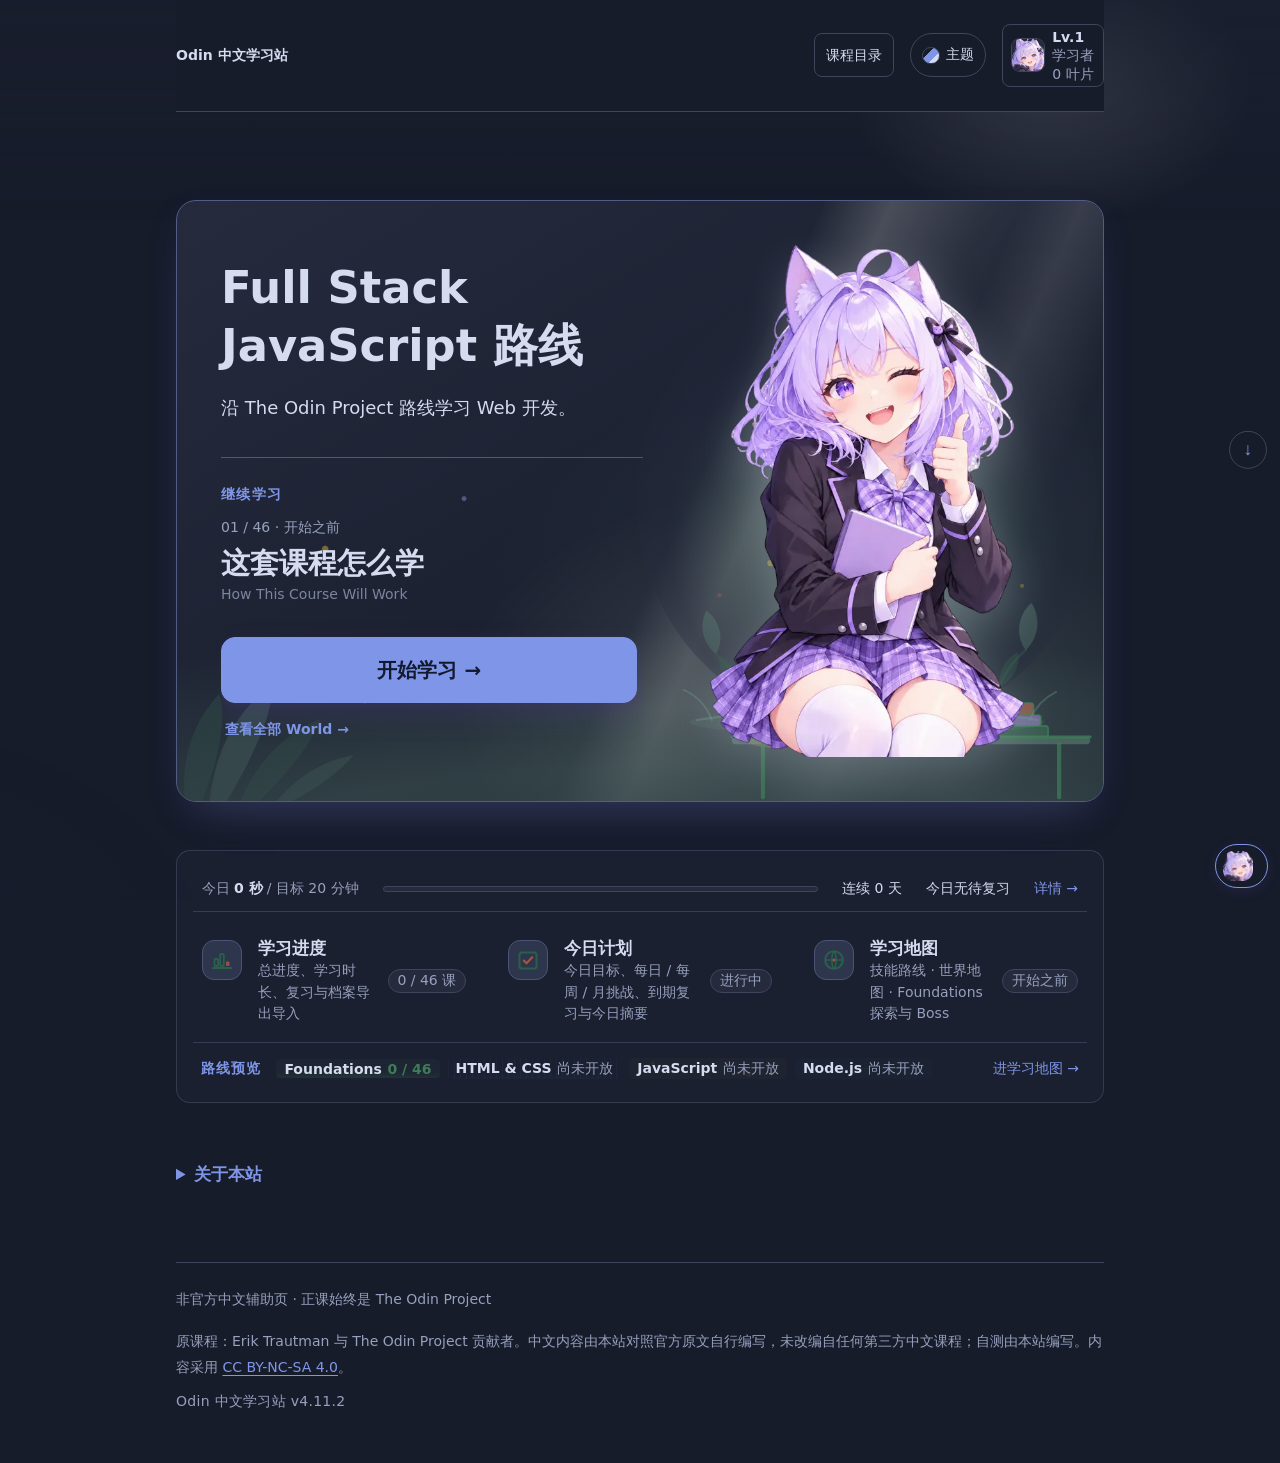
==== commit e8c37ad9: "Release v4.11.2: lesson page reader-facing fixes" ====
--- a/index.html
+++ b/index.html
@@ -10,6 +10,7 @@
   <script src="version.js" defer></script>
   <script src="lessons.js" defer></script>
   <script src="external-resources.js" defer></script>
+  <script src="lesson-task-links.js" defer></script>
   <script src="diagrams.js" defer></script>
   <script src="avatars.js" defer></script>
   <script src="icons.js" defer></script>
--- a/style.css
+++ b/style.css
@@ -157,6 +157,14 @@
 .resource-zh-type { flex: 1 0 100%; margin: 0; color: var(--color-muted); font-size: var(--text-small); overflow-wrap: anywhere; }
 .resource-license { margin: var(--space-sm) 0 0; font-size: var(--text-small); overflow-wrap: anywhere; }
 .resource-note { margin: var(--space-xs) 0 0; padding: var(--space-sm); background: var(--color-wash); border-left: 3px solid var(--color-warn); border-radius: var(--radius-small); font-size: var(--text-small); overflow-wrap: anywhere; }
+/* v4.11.1 C 档：CC 许可来源的本站中文精译区块（静态展开，与资源卡既有纪律一致）。
+ * 与 .resource-note 同构但用 accent 左边线：warn 色留给「核验说明」，品牌色标识「本站译文」。 */
+.resource-translation { margin-top: var(--space-md); padding: var(--space-sm) var(--space-md); background: var(--color-wash); border-left: 3px solid var(--color-accent); border-radius: var(--radius-small); overflow-wrap: anywhere; }
+.resource-translation-title { margin: 0; font-weight: 700; }
+.resource-translation-h { margin: var(--space-sm) 0 0; font-weight: 700; }
+.resource-translation p { margin: var(--space-xs) 0 0; }
+.resource-translation-list { margin: var(--space-xs) 0 0; padding-left: 1.2rem; }
+.resource-translation-list li { margin-bottom: var(--space-xs); }
 @media (min-width: 40rem) {
   .resource-guide { grid-template-columns: minmax(7rem, auto) minmax(0, 1fr); }
   .resource-guide dt { grid-column: 1; }
@@ -1265,7 +1273,10 @@
 .entry-card:hover { box-shadow: 0 5px 14px rgba(81, 64, 143, .16); }
 .map-unit { background: var(--color-wash); border-color: var(--color-rule); }
 .map-node.is-current { outline-color: var(--color-accent); box-shadow: 0 0 0 3px var(--color-paper), 0 0 0 5px var(--color-accent); }
-.map-node.is-broken, .map-node.is-defeated { background: #3f7b58; border-color: #3f7b58; }
+.map-node.is-broken { background: #3f7b58; border-color: #3f7b58; }
+/* 已击破（is-defeated）原本与本行合并成同一条规则，两个状态因此完全同色（真实浏览器实测
+ * background / border-color / box-shadow / color 逐项相同）。现已拆分，它的金色 gap 环写在
+ * 文件末尾的「地图节点状态色补丁」段；本行只负责已破甲的纯绿实心。 */
 .map-node.is-mastered { background: linear-gradient(145deg, #d4af37, #a8791c); }
 .map-node.is-current.is-broken, .map-node.is-current.is-defeated { outline-color: var(--color-accent); }
 .appearance-group { background: var(--color-paper); }
@@ -1354,27 +1365,79 @@
  * 地面弧线），分层实现、不引入位图、无任何持续动画（静态场景，天然满足
  * prefers-reduced-motion）；装饰层一律 z-index:-1（画在内容之下）或
  * pointer-events:none，绝不拦截交互。 */
-.home-hero { position: relative; isolation: isolate; display: grid; gap: var(--space-xl); margin-top: var(--space-lg); padding: clamp(1.5rem, 4vw, 2.75rem); background: linear-gradient(150deg, var(--color-wash) 0%, color-mix(in srgb, var(--color-wash) 42%, var(--color-paper)) 48%, var(--color-paper) 78%); border: 1px solid color-mix(in srgb, var(--color-accent) 30%, var(--color-rule)); border-radius: var(--radius-large); box-shadow: var(--shadow-primary); overflow: hidden; }
+/* v4.11 Hero 场景一体化（统一光场 / 地面承托 / 信息带过渡）：本段与下面
+ * ::before / ::after / stage::after / continue 几条合起来，只做一件事——把
+ * 原本各自成层的窗光、紫晕、植物、书桌、伙伴收进**同一个空间**：大块柔和
+ * 色面落在容器背景，光落在负层伪元素，物件留在装饰层。
+ * 本轮不新增图片、不新增 SVG、不新增 DOM、不新增组件；伙伴、文案、CTA 与
+ * 交互逻辑一字未动（回滚=还原 history/ 备份，或删掉本段新增的那几层）。 */
+.home-hero { position: relative; isolation: isolate; display: grid; gap: var(--space-xl); margin-top: var(--space-lg); padding: clamp(1.5rem, 4vw, 2.75rem); background: radial-gradient(50rem 34rem at 92% 82%, color-mix(in srgb, var(--color-grow-soft) 14%, transparent), transparent 72%), linear-gradient(150deg, var(--color-wash) 0%, color-mix(in srgb, var(--color-wash) 42%, var(--color-paper)) 48%, var(--color-paper) 78%); border: 1px solid color-mix(in srgb, var(--color-accent) 30%, var(--color-rule)); border-radius: var(--radius-large); box-shadow: var(--shadow-primary), 0 24px 48px -26px color-mix(in srgb, var(--color-accent) 30%, transparent); overflow: hidden; }
 /* 窗光：两道暖白斜向柔光带从右上入射（角色站在光里）+ 原紫色光晕。
  * 光带是物理光效隐喻，用固定暖白 rgba——浅色主题下是阳光，深色主题下
- * 自动退为微弱月光（html[data-dark] 整体调暗），不随主题色相漂移。 */
-.home-hero::before { content: ''; position: absolute; z-index: -1; inset: 0; background: linear-gradient(114deg, transparent 54%, rgba(255, 252, 244, .5) 60%, rgba(255, 252, 244, .16) 68%, transparent 76%), linear-gradient(114deg, transparent 71%, rgba(255, 252, 244, .3) 76%, transparent 84%), radial-gradient(26rem 26rem at calc(100% + 4rem) -8rem, color-mix(in srgb, var(--color-accent) 14%, transparent), transparent 66%); }
+ * 自动退为微弱月光（html[data-dark] 整体调暗），不随主题色相漂移。
+ * v4.11 Hero 场景一体化：追加第四层「桌面暖光池」——同一支暖白、同一套
+ * 物理光纪律（固定 rgba 值、深色主题随本层一起退月光），落在右下书桌与
+ * 台灯所在的区域。它把「台灯亮着」从一张孤立的小图变成照亮场景的一处
+ * 光源，也是伙伴与书桌共享同一空间的光学依据。紫晕仍是 18%，一字未动。 */
+.home-hero::before { content: ''; position: absolute; z-index: -1; inset: 0; background: linear-gradient(114deg, transparent 54%, rgba(255, 252, 244, .5) 60%, rgba(255, 252, 244, .16) 68%, transparent 76%), linear-gradient(114deg, transparent 71%, rgba(255, 252, 244, .3) 76%, transparent 84%), radial-gradient(26rem 26rem at calc(100% + 4rem) -8rem, color-mix(in srgb, var(--color-accent) 18%, transparent), transparent 66%), radial-gradient(30rem 19rem at 68% 84%, rgba(255, 252, 244, .32), transparent 74%); }
 html[data-dark] .home-hero::before { opacity: .38; }
-/* 底部环境带：绿调远丘柔光 + 三枚光斑，让角色与信息带有可站立的“地面” */
-.home-hero::after { content: ''; position: absolute; z-index: -1; left: 0; right: 0; bottom: 0; height: 52%; background: radial-gradient(.4rem .4rem at 16% 34%, rgba(212, 175, 55, .5) 40%, transparent 60%), radial-gradient(.3rem .3rem at 31% 18%, rgba(167, 139, 218, .45) 40%, transparent 60%), radial-gradient(.35rem .35rem at 74% 26%, rgba(201, 113, 79, .4) 40%, transparent 60%), radial-gradient(130% 105% at 50% 130%, color-mix(in srgb, var(--color-grow-soft) 15%, transparent) 0 42%, color-mix(in srgb, var(--color-grow-soft) 6%, transparent) 60%, transparent 78%); }
+/* 底部环境带：绿调远丘柔光 + 三枚光斑，让角色与信息带有可站立的“地面”。
+ * v4.11 Hero 场景一体化：这一层从「伙伴脚下的绿丘」扩成**整条 Hero 的地面**——
+ * ① 带高 52% → 60%，绿丘压得更低（色标峰值由 42% 移到 38%）、横向铺到 140%，
+ *    左右两侧的植物剪影、右下书桌的桌腿与伙伴的接地影因此落在同一块地上，
+ *    不再各站各的；
+ * ② 末层追加一条朝页面纸色的底部渐变：Hero 下缘不再是「色面突然截断」，
+ *    而是向下自然化入页面底色，与下方信息带（--space-2xl 之外）接上气口。
+ * 三枚光斑的绝对落点按新带高同比换算（52/60），视觉位置与改前一致。 */
+.home-hero::after { content: ''; position: absolute; z-index: -1; left: 0; right: 0; bottom: 0; height: 60%; background: radial-gradient(.4rem .4rem at 16% 30%, rgba(212, 175, 55, .5) 40%, transparent 60%), radial-gradient(.3rem .3rem at 31% 16%, rgba(167, 139, 218, .45) 40%, transparent 60%), radial-gradient(.35rem .35rem at 74% 23%, rgba(201, 113, 79, .4) 40%, transparent 60%), radial-gradient(140% 92% at 50% 126%, color-mix(in srgb, var(--color-grow-soft) 26%, transparent) 0 38%, color-mix(in srgb, var(--color-grow-soft) 11%, transparent) 60%, transparent 80%), linear-gradient(0deg, color-mix(in srgb, var(--color-paper) 46%, transparent) 0, transparent 26%); }
 /* Hero 左下角植物剪影（app.js HERO_SCENE_SVG，纯装饰；窄屏与打印隐藏） */
-.hero-scene-decor { position: absolute; z-index: -1; left: 0; bottom: 0; width: clamp(10rem, 20vw, 16rem); height: auto; pointer-events: none; }
+.hero-scene-decor { position: absolute; z-index: -1; left: 0; bottom: 0; width: clamp(12rem, 24vw, 20rem); height: auto; pointer-events: none; }
+/* Hero 右下角学习场景道具层（v4.11 批次 E，app.js HERO_STUDY_SVG）：书桌轮廓 +
+ * 台灯 + 一小摞书，补的是「角色正在学习」的具体语义。绝不遮挡主文案 / CTA /
+ * 伙伴脸与身体主体；pointer-events:none 不拦截指针。只落在右下区域，边界交给
+ * .home-hero 既有的 overflow:hidden 裁切。
+ *
+ * v4.11 批次 F（B0）层级修复：批次 E 给的是 z-index:-1，理由写的是「画在内容
+ * 之下」——但 .home-hero 的背景环境带 .home-hero::before / ::after 同样是
+ * z-index:-1，而负层内部按**树序**绘制，::after 永远是 .home-hero 的最后一个
+ * 子节点：于是那块覆盖底部 52% 的「绿丘柔光 + 光斑」带整层盖在道具之上。真实
+ * 浏览器（1440 档）把道具 pointer-events 临时打开后 elementFromPoint 取样，
+ * 道具框内的点返回 home-hero 而不是 IMG——DOM 存在、尺寸正常、图片已加载，
+ * 但用户看到的是被背景洗掉的空场，这就是用户报的「书桌台灯书本完全看不到」。
+ * 修复=道具提到 z-index:0（正层第一步，仍画在 Hero 自身背景层**之上**），
+ * 内容与伙伴再各自高于道具：.hero-main 显式 position:relative + z-index:1；
+ * .hero-companion 无需改动——它的 stage 已是 z-index:1，且它自身是定位元素
+ * （z-index:auto，与道具同为「正层 0」），树序排在道具之后，天然绘制在道具之上。
+ * 因此层级关系恒为：Hero 背景(::before/::after, -1) < 道具(0) < 伙伴 < 主文案。 */
+.hero-study-decor { position: absolute; z-index: 0; right: 0; bottom: 0; width: clamp(15rem, 30vw, 27rem); height: auto; pointer-events: none; }
 @media (min-width: 56rem) {
   .home-hero { grid-template-columns: minmax(0, 1fr) auto; align-items: center; }
 }
-.hero-main { min-width: 0; }
+/* 学习场景道具只在宽屏（Hero 两列构图）显示：<56rem 起 Hero 收成单列，伙伴移到
+ * 文字下方居中，道具层会与伙伴立绘挤在同一列里——直接隐藏，不为移动端机械缩小
+ * 整套场景，也不另做第二套小尺寸 SVG。56rem 与上面的两列断点严格互斥。 */
+@media (max-width: 55.9375rem) {
+  .hero-study-decor { display: none; }
+}
+/* v4.11 批次 F（B0）：主文案列显式抬到道具之上。道具从 z-index:-1 提到 0 后
+ * 进入「正层」，而 .hero-main 是不定位的常规流内容（绘制顺序在定位元素之前）
+ * ——不显式抬升的话，道具在两者几何相交时会压住主标题 / 副标题 / CTA。1440 档
+ * 实测两列并不相交（道具宽度与伙伴列同为 30vw，中间还隔着 --space-xl 的列间距），
+ * 这里是为更窄两列宽度准备的兜底，不依赖「刚好不重叠」这个巧合。 */
+.hero-main { position: relative; z-index: 1; min-width: 0; }
 .home-hero h1 { margin-block: var(--space-xs) var(--space-sm); }
 .home-hero .home-lead { max-width: 40rem; }
 /* continue-card 在 Hero 内降级为「当前课程」信息块：不再是独立卡片 */
 body[data-page="home"] .home-hero .continue-card { margin-top: var(--space-xl); padding: var(--space-lg) 0 0; background: transparent; border: none; border-top: 1px solid color-mix(in srgb, var(--color-accent) 24%, var(--color-rule)); border-radius: 0; box-shadow: none; }
 body[data-page="home"] .home-hero .continue-card::before { display: none; }
 body[data-page="home"] .home-hero .continue-title { max-width: 26rem; }
-body[data-page="home"] .home-hero .continue-actions { margin-top: var(--space-lg); max-width: 26rem; }
+/* v4.11 Hero 场景一体化：CTA 主次关系——把操作区与上方文案的间距抬一档
+ * （--space-lg → --space-xl），并给主 CTA 加一层更实的投影，让「继续学习」
+ * 在有了统一环境光之后仍是 Hero 里唯一最强的操作焦点；辅助入口「查看全部
+ * World」的样式一字未动（弱化靠不加权重实现，不靠压对比度）。按钮文案、
+ * 点击逻辑、入口数量与层级全部不变。 */
+body[data-page="home"] .home-hero .continue-actions { margin-top: var(--space-xl); max-width: 26rem; }
+body[data-page="home"] .home-hero .continue-primary { box-shadow: 0 12px 26px rgba(81, 64, 143, .28), 0 2px 6px rgba(81, 64, 143, .16); }
 /* 右侧学习伙伴陪伴舞台（v4.7 场景化）：圆盘底座退役——角色直接站进场景里。
    地面弧线、左右植物剪影与光斑由 .hero-decor（HERO_DECOR_SVG）绘制，
    stage 只保留两层光效：无边框半透明“绿巢”柔光（成长绿 22% 色温，延续
@@ -1382,10 +1445,23 @@
    形象占 stage 96%–100%，clamp 上限 17rem→24rem（v4.8 角色放大：默认角色
    小诺的正式立绘是 600×800 透明竖图，放大到 24rem=384px 不模糊）。 */
 .hero-companion { position: relative; display: flex; flex-direction: column; align-items: center; gap: var(--space-sm); justify-self: center; min-width: 0; }
-.hero-companion-stage { position: relative; z-index: 1; display: grid; place-items: center; width: clamp(14rem, 30vw, 24rem); aspect-ratio: 1; }
-.hero-companion-stage::before { content: ''; position: absolute; z-index: -1; inset: -10%; border-radius: 50%; background: radial-gradient(circle at 50% 58%, color-mix(in srgb, var(--color-grow-soft) 22%, transparent) 0 30%, color-mix(in srgb, var(--color-wash) 40%, transparent) 56%, transparent 76%); }
-.hero-companion-stage::after { content: ''; position: absolute; z-index: -1; left: 50%; bottom: 1.5%; transform: translateX(-50%); width: 58%; height: 5.5%; border-radius: 50%; background: radial-gradient(ellipse at 50% 50%, color-mix(in srgb, var(--color-ink) 30%, transparent), transparent 72%); }
-.hero-decor { position: absolute; left: 50%; bottom: 1rem; z-index: 0; width: min(168%, 26rem); height: auto; transform: translateX(-50%); opacity: .95; pointer-events: none; }
+/* v4.11 批次 D（D2a）：舞台相框由正方形改 3:4 竖版——伙伴立绘源图即 600×800
+ * （3:4）。真实浏览器实测推翻了规划阶段的推算：旧 aspect-ratio:1 盒子其实被
+ * 立绘的内容最小尺寸撑成约 384×512 渲染（并非「288×384 内含左右各 12.5% 留白、
+ * 只显示 0.48x」——旧版已经零留白），也就是说旧布局依赖的是内容撑开盒子的隐式
+ * 行为；显式对齐 3:4 的价值是消除这层依赖。1440px 档舞台宽度由 384px（clamp
+ * 上限 24rem）增至 432px（上限 27rem），渲染缩放 0.64x→0.72x，真实线性增益
+ * 约 +12.5%（仍 <1，纯缩小不会糊）。
+ * 绿巢柔光随之改用显式尺寸 + aspect-ratio:1 保证正圆（inset 百分比在 3:4 盒子
+ * 里会拉成椭圆）；紫晕 18% 为低饱和上限，再加强必须重新规划。 */
+.hero-companion-stage { position: relative; z-index: 1; display: grid; place-items: center; width: clamp(14rem, 30vw, 27rem); aspect-ratio: 3 / 4; }
+.hero-companion-stage::before { content: ''; position: absolute; z-index: -1; left: 50%; top: 50%; transform: translate(-50%, -50%); width: 120%; aspect-ratio: 1; border-radius: 50%; background: radial-gradient(circle at 50% 58%, color-mix(in srgb, var(--color-grow-soft) 22%, transparent) 0 30%, color-mix(in srgb, var(--color-wash) 40%, transparent) 56%, transparent 76%); }
+/* v4.11 Hero 场景一体化：接地影加宽一点、压低一点，并在外缘接一圈成长绿——
+ * 伙伴的影子因此是「落在那块绿地上」而不是「浮在画面上」；色相与地面带同源，
+ * 中心仍用 --color-ink 保持既有接地影的重量。宽度/高度/落点是本文件里允许
+ * 现场微调的三项（见 tests/hero-scene.test.cjs 第 4 组注释）。 */
+.hero-companion-stage::after { content: ''; position: absolute; z-index: -1; left: 50%; bottom: 1.5%; transform: translateX(-50%); width: 54%; height: 5%; border-radius: 50%; background: radial-gradient(ellipse at 50% 50%, color-mix(in srgb, var(--color-ink) 28%, transparent), color-mix(in srgb, var(--color-grow) 14%, transparent) 62%, transparent 80%); }
+.hero-decor { position: absolute; left: 50%; bottom: 1rem; z-index: 0; width: min(150%, 26rem); height: auto; transform: translateX(-50%); opacity: .95; pointer-events: none; }
 .hero-companion-img { width: 96%; height: 96%; object-fit: contain; filter: drop-shadow(0 14px 20px color-mix(in srgb, var(--color-ink) 22%, transparent)); }
 .hero-companion-img.is-file { width: 100%; height: 100%; object-position: center bottom; }
 /* v4.9：.hero-companion-name（Hero 下的「昵称 · 成长阶段」行）已随「Hero 只出
@@ -1460,7 +1536,11 @@
 .map-current-row { margin-top: 0; margin-bottom: var(--space-xs); }
 
 /* ---------- P0-5：个人档案封面（一级容器） ---------- */
-.identity-panel .profile-cover { position: relative; isolation: isolate; display: flex; align-items: center; gap: var(--space-lg); margin-top: var(--space-sm); padding: var(--space-xl); background: linear-gradient(140deg, color-mix(in srgb, var(--color-accent) 90%, var(--color-paper)), color-mix(in srgb, var(--color-accent) 58%, var(--color-wash))); border-radius: var(--radius-large); box-shadow: var(--shadow-primary); color: var(--color-button-ink); overflow: hidden; }
+/* v4.11 批次 C（D4）：封面氛围带——原 accent 渐变之前 prepend 两层 button-ink 光效
+ * （右下径向光斑 12% + 左上斜向光带 10%，与既有 ::before 13% 光斑同量级），原
+ * linear-gradient(140deg,…) 层逐字保留为最底层；color-mix 变量驱动，深色主题自动
+ * 适配、无需 data-dark 分支；print 的 background:#fff 简写覆盖自动剥离全部叠层。 */
+.identity-panel .profile-cover { position: relative; isolation: isolate; display: flex; align-items: center; gap: var(--space-lg); margin-top: var(--space-sm); padding: var(--space-xl); background: radial-gradient(26rem 18rem at 108% 118%, color-mix(in srgb, var(--color-button-ink) 12%, transparent), transparent 72%), linear-gradient(200deg, color-mix(in srgb, var(--color-button-ink) 10%, transparent), transparent 42%), linear-gradient(140deg, color-mix(in srgb, var(--color-accent) 90%, var(--color-paper)), color-mix(in srgb, var(--color-accent) 58%, var(--color-wash))); border-radius: var(--radius-large); box-shadow: var(--shadow-primary); color: var(--color-button-ink); overflow: hidden; }
 .identity-panel .profile-cover::before { content: ''; position: absolute; z-index: -1; right: -3.5rem; bottom: -4.5rem; width: 15rem; height: 15rem; border-radius: 50%; background: radial-gradient(circle, color-mix(in srgb, var(--color-button-ink) 13%, transparent), transparent 70%); }
 .identity-panel .profile-cover::after { content: '学习档案'; position: absolute; top: var(--space-md); right: var(--space-lg); font-size: var(--text-small); letter-spacing: .14em; opacity: .66; }
 .profile-cover .avatar-lg { width: 6rem; height: 6rem; }
@@ -1492,8 +1572,8 @@
 /* ---------- 响应式 / 打印 / 动效 ---------- */
 @media (max-width: 30rem) {
   .home-hero { padding: var(--space-lg) var(--space-md); }
-  .hero-companion-stage { width: 11.5rem; }
-  .hero-decor { width: min(150%, 19rem); }
+  .hero-companion-stage { width: 11.5rem; aspect-ratio: 3 / 4; }
+  .hero-decor { width: min(135%, 19rem); }
   .hero-scene-decor { display: none; }
   .home-secondary { padding: var(--space-sm); }
   .skill-list > li::before, .foundation-map .journey-phase::before { left: .72rem; }
@@ -1508,7 +1588,10 @@
   .appearance-group-companion .appearance-group-body > img { width: 6.5rem; height: 6.5rem; }
 }
 @media print {
-  .hero-companion, .home-secondary, .hero-scene-decor { display: none; }
+  .hero-companion, .home-secondary, .hero-scene-decor, .hero-study-decor { display: none; }
+  /* 路线预览条本身住在 .home-secondary 里、打印已整体移除；这条是兜底，
+   * 防止它将来被移出该容器时把色晕带进打印稿（批次 F B3） */
+  .world-preview-item::before { display: none; }
   .home-hero::before, .home-hero::after { content: none; }
   .home-hero { background: #fff; border: 1px solid #000; box-shadow: none; }
   .home-hero .continue-card { border-top: 1px solid #000; }
@@ -1539,6 +1622,63 @@
   .world-preview-more { display: none; }
 }
 
+/* ---------- v4.11 批次 F（B3）：首页路线预览条四项轻量场景化 ----------
+ * 首页次级信息带末尾的「路线预览」条（app.js worldPreviewBar）整体是**一个**
+ * button，内含 4 个 .world-preview-item（Foundations / HTML & CSS / JavaScript /
+ * Node.js）。本轮给这四格各加一层低饱和环境暗示：色相来自 app.js
+ * PREVIEW_STAGES 的 `tone`（写进 data-world-tone，纯展示钩子，不是课程数据）。
+ *
+ * 为什么用 data 属性而不是 :nth-of-type：条子里除了这四格还有「路线预览」标签与
+ * 「进学习地图 →」两个 span，nth-of-type 会随这两个节点的增删静默错位——色相是
+ * 语义映射（绿=成长 / 蓝=结构 / 橙=节点 / 青=连接），错位是无声的视觉 Bug。
+ *
+ * 画法纪律：只用 CSS 渐变 + ::before 一个伪元素——零位图、零外链、零动画、
+ * 零新 token（引用的都是固定 rgba，与 HERO_STUDY_SVG / 批次 C 暖白光斑同先例）、
+ * 零课程数据改动。层级上 ::before 的 z-index:-1 配本格 isolation:isolate，
+ * 只压在本格自己的背景之下、名称与状态之上——文字永远画在色晕上面；
+ * 伪元素一律 pointer-events:none，不拦截指针、不参与命中，整条仍是同一个
+ * 可聚焦 button，键盘与点击语义一字不变。色晕用负 inset 微微外扩，横向共
+ * 1rem < 列间距 --space-lg(1.5rem)，相邻两格不会互相染色；四格都不改 padding，
+ * 文字的排布与换行行为与改动前完全一致。
+ *
+ * 强度纪律：所有色标 alpha ≤ .16（低饱和、不抢标题），未开放三格再统一降到
+ * 55% 不透明度——视觉权重严格低于已开放的 Foundations，不给学生「已经开放」
+ * 的错觉。窄屏（<40rem）整套色晕收起，四格的名称与状态照旧完整保留。 */
+.world-preview-item { position: relative; isolation: isolate; }
+.world-preview-item::before { content: ''; position: absolute; z-index: -1; inset: -.12rem -.5rem; border-radius: var(--radius-small); pointer-events: none; opacity: .55; }
+.world-preview-item.is-open::before { opacity: 1; }
+/* Foundations：成长绿 + 自底部升起的山谷弧（已开放，唯一满强度的一格） */
+.world-preview-item[data-world-tone="foundations"]::before {
+  background:
+    radial-gradient(120% 92% at 50% 128%, rgba(63, 123, 88, .16) 0 40%, rgba(63, 123, 88, .05) 60%, transparent 78%),
+    linear-gradient(0deg, rgba(63, 123, 88, .07), rgba(63, 123, 88, .07));
+}
+/* HTML & CSS：冷蓝 + 等距结构竖线，底缘一层淡弧收口 */
+.world-preview-item[data-world-tone="html-css"]::before {
+  background:
+    repeating-linear-gradient(90deg, rgba(72, 106, 148, .14) 0 1px, transparent 1px 6px),
+    radial-gradient(130% 100% at 50% 132%, rgba(72, 106, 148, .10) 0 42%, transparent 72%);
+}
+/* JavaScript：低饱和暖橙 + 两枚小节点 */
+.world-preview-item[data-world-tone="javascript"]::before {
+  background:
+    radial-gradient(.22rem .22rem at 15% 26%, rgba(176, 130, 62, .16) 40%, transparent 70%),
+    radial-gradient(.28rem .28rem at 76% 80%, rgba(176, 130, 62, .16) 40%, transparent 70%),
+    linear-gradient(0deg, rgba(176, 130, 62, .07), rgba(176, 130, 62, .07));
+}
+/* Node.js：青绿 + 左右两个节点由一条细连接线贯通 */
+.world-preview-item[data-world-tone="nodejs"]::before {
+  background:
+    linear-gradient(90deg, transparent 18%, rgba(60, 120, 112, .13) 18% 82%, transparent 82%) 50% 50% / 100% 1px no-repeat,
+    radial-gradient(.24rem .24rem at 12% 50%, rgba(60, 120, 112, .16) 40%, transparent 70%),
+    radial-gradient(.24rem .24rem at 88% 50%, rgba(60, 120, 112, .16) 40%, transparent 70%),
+    linear-gradient(0deg, rgba(60, 120, 112, .07), rgba(60, 120, 112, .07));
+}
+/* 窄屏：色晕收起，四项名称与状态一字不动 */
+@media (max-width: 40rem) {
+  .world-preview-item::before { display: none; }
+}
+
 /* ---------- P1-2：学习地图 sheet 的环境与卡片质感（与首页 Hero 环境层同族） ---------- */
 dialog.sheet[aria-labelledby="sheet-title-map"] .sheet-body { background: linear-gradient(180deg, color-mix(in srgb, var(--color-wash) 55%, transparent) 0, transparent 14rem); }
 dialog.sheet[aria-labelledby="sheet-title-map"] .map-tab.is-active { background: linear-gradient(140deg, var(--color-accent), color-mix(in srgb, var(--color-accent) 82%, var(--color-grow))); box-shadow: 0 3px 10px color-mix(in srgb, var(--color-accent) 26%, transparent); }
@@ -1547,3 +1687,279 @@
 /* ---------- P1-2：个人中心的环境点缀（档案封面之下的一层薄 wash + 伙伴区绿晕） ---------- */
 .profile-dialog .profile-body { background: linear-gradient(180deg, color-mix(in srgb, var(--color-wash) 50%, transparent) 0, transparent 12rem); }
 .appearance-group-companion::after { content: ''; position: absolute; z-index: -1; left: -2rem; bottom: -2.5rem; width: 9rem; height: 9rem; border-radius: 50%; background: radial-gradient(circle, color-mix(in srgb, var(--color-grow-soft) 16%, transparent), transparent 70%); }
+
+/* ===================== v4.11 批次 A：视觉氛围升级（页面节奏与留白） =====================
+ * 与 tokens.css 的默认主题柔化（雾白纸底 / 低饱和 wash / 轻柔 rule / 克制阴影）配套：
+ * 本节只调纵向节奏与少数容器的呼吸感，不改信息架构、类名、组件结构与交互语义。
+ * sheet 内部的紧凑节奏由既有 `.sheet-body .section`（更高特异性）钉住，不受本节影响；
+ * 窄屏（≤30rem）既有的收紧规则全部保留，本节只增纵向留白，不产生横向尺寸。 */
+/* 页面级：宽屏下 main 顶部多一档呼吸（底部维持既有 --space-3xl 收尾） */
+@media (min-width: 40rem) {
+  main { padding-block-start: calc(var(--space-2xl) + var(--space-md)); }
+}
+/* 分组节奏：大块内容区（课程单元 / 首页区块）之间间距加大一档，分组更易读 */
+.section, .unit { margin-top: calc(var(--space-2xl) + var(--space-sm)); }
+/* 首页：Hero 与次级信息带的间隔拉开，主次分层更清楚 */
+body[data-page="home"] .home-secondary { margin-top: var(--space-xl); }
+/* 课页进度 dashboard：宽屏下内边距放宽一档（仍是二级容器：细描边 + 轻阴影） */
+@media (min-width: 40rem) {
+  .dashboard { padding: var(--space-xl); }
+}
+
+/* ===================== v4.11 批次 C：氛围背景层（D1 全局氛围背景 + D4 封面氛围带） =====================
+ * D4 的封面叠层在上方 P0-5 节 .profile-cover 的 background 简写里（prepend 两层，
+ * 原 accent 渐变逐字保留为最底层）；本节承载 D1 的全站 body::before 氛围层。
+ * 纪律（继承批次 A/B 与 hero 窗光先例）：
+ * 1. 中心中性——四层全部角/边锚定、中心一律 transparent：顶边雾带（wash 40%，
+ *    14rem 内归零）、右上 accent 角晕 7%、左下 grow 绿角晕 6%、右上暖白光斑 35%。
+ *    阅读区中心保持中性纸色，dune/bamboo 薄冰点配对的实际背景不受染。
+ * 2. 暖白光斑沿用 L1358 hero 窗光（.home-hero::before）物理光纪律——固定暖白
+ *    rgba(255,252,244) 不随主题色相漂移；深色主题整体退为微弱月光（opacity .38，
+ *    与 html[data-dark] .home-hero::before 同档先例）。
+ * 3. alpha 上限 40·7·6·35 已锁（tests/atmosphere-layer.test.cjs 钉住）；加强必须
+ *    重新规划，不得顺手漂移。
+ * 4. 零新 token、零 per-theme 值——30 套主题经既有 --color-wash / --color-accent /
+ *    --color-grow 变量自动适配；accent / ink / warn 的值不动。
+ * 5. 无动画（prefers-reduced-motion 零涉及）；打印完全移除（content: none）。
+ * 6. 绘制顺序：本层 z-index:-1 进入根堆叠上下文负层且树序最先（body 首个伪元素）；
+ *    既有负 z 装饰（continue-card::before / hero-scene-decor 等）树序更深、后绘，
+ *    仍画在本层之上——相对顺序不变，无翻转风险（真机以 hero 窗光与植物剪影仍可见
+ *    为回归项）。 */
+body::before { content: ''; position: fixed; inset: 0; z-index: -1; pointer-events: none; background: linear-gradient(180deg, color-mix(in srgb, var(--color-wash) 40%, transparent) 0, transparent 14rem), radial-gradient(42rem 30rem at 100% -6rem, color-mix(in srgb, var(--color-accent) 7%, transparent), transparent 70%), radial-gradient(36rem 26rem at -8rem 108%, color-mix(in srgb, var(--color-grow) 6%, transparent), transparent 70%), radial-gradient(18rem 12rem at 82% 10%, rgba(255, 252, 244, .35), transparent 70%); }
+html[data-dark] body::before { opacity: .38; }
+@media print {
+  body::before { content: none; }
+}
+
+/* ===================== v4.11 G2a：学习地图 8 张 World 卡的轻量场景层 =====================
+ * 对象：学习地图 sheet →「世界地图」Tab 里的 8 张 `.world-card`（app.js
+ * worldListChildren）。首页路线预览条 `.world-preview` 的场景化是批次 F（B3）的
+ * 成果，本轮**一字不动**；Hero / 个人中心 / 课页 / 批次 C 氛围层同样不碰。
+ *
+ * 色相来自 app.js 的 WORLD_CARD_TONES（写进 data-world-tone），键是稳定的
+ * course.order——不是课程数据，不进 curriculum、不进档案、不参与开放判定。
+ * **映射按 curriculum.js 的真实顺序绑定**：1 foundations / 2 html-css /
+ * 3 javascript / 4 html-css-deep / 5·6·8 world-generic / 7 nodejs。G2a 规划
+ * 交接的语义表把 Node.js 写在 World 4，与本地数据不符（真实 World 4 是
+ * advanced-html-and-css「高级 HTML 与 CSS」，NodeJS 在 World 7），已由用户
+ * 2026-09-18 确认按真实数据修正；前四个 tone 与批次 F 的 PREVIEW_STAGES 共用
+ * 同一套色相词汇，同一个 World 在首页预览条与地图卡上是同一个颜色。
+ *
+ * 绘制层级（交接 §六 的强度顺位）：文字 / 状态 / 进度  >  ::after 环境轮廓  >
+ * ::before 背景色晕。两层伪元素都是 z-index:-1，配本卡 isolation:isolate，
+ * 只压在本卡自己的背景之上、全部内容之下——标题、统计、提示、进度条永远画在
+ * 装饰上面。伪元素一律 pointer-events:none，不拦截指针、不参与命中，卡片仍是
+ * 一个 button，键盘焦点与点击语义一字不变。卡片结构、文案与 aria-label 零改动。
+ *
+ * 强度纪律：所有色标 alpha ≤ .22（远景色晕 ≤ .16、细轮廓线 ≤ .22）；未开放卡
+ * 整套降到 .68，唯一开放的 Foundations 保持 1——未开放的视觉权重严格低于
+ * Foundations，不给「已经开放中文内容」的错觉。窄屏（<40rem）整套收起，卡片的
+ * 文字与状态照旧完整；打印另加一层 content:none 兜底（`.world-list` 本身在既有
+ * print 规则里已是 display:none，这一条是防止将来放开打印时装饰跟着漏出来）。
+ *
+ * 画法纪律：只用 CSS 渐变与圆角，零位图、零外链、零 url()、零新 token、
+ * 零关键帧动画、零新增 transition。
+ *
+ * 注：这里刻意不写出两个关键字的字面量——「批次 C 氛围层」与「批次 F（B3）」
+ * 两个专项测试的切片都是「从本段段首一直切到文件末尾」，而 G2a 段恰好追加在它们后面，
+ * 写成字面量会被它们的正则扫到。本段的真实约束没有变：没有关键帧动画、
+ * 没有 animation 声明、没有新定义任何自定义属性。 */
+.world-card { position: relative; isolation: isolate; }
+.world-card::before,
+.world-card::after { content: ''; position: absolute; z-index: -1; inset: 0; border-radius: inherit; pointer-events: none; opacity: .68; }
+/* 唯一开放的 World 1 满强度；其余 7 张停在 .68 */
+.world-card.is-open::before,
+.world-card.is-open::after { opacity: 1; }
+
+/* Foundations（World 1）——成长绿 + 自右下升起的两层山谷弧 */
+.world-card[data-world-tone="foundations"]::before {
+  background:
+    radial-gradient(58% 152% at 100% 112%, rgba(63, 123, 88, .16) 0 36%, rgba(63, 123, 88, .06) 60%, transparent 79%),
+    linear-gradient(90deg, transparent 46%, rgba(63, 123, 88, .07) 86%, rgba(63, 123, 88, .10));
+}
+.world-card[data-world-tone="foundations"]::after {
+  background:
+    radial-gradient(52% 118% at 104% 148%, transparent 0 70%, rgba(63, 123, 88, .22) 70% calc(70% + 1.4px), transparent calc(70% + 1.4px)),
+    radial-gradient(38% 88% at 106% 150%, transparent 0 70%, rgba(63, 123, 88, .16) 70% calc(70% + 1.4px), transparent calc(70% + 1.4px));
+}
+/* 中级 HTML 与 CSS（World 2）——冷蓝 + 单向结构竖线，底部一条基线 */
+.world-card[data-world-tone="html-css"]::before {
+  background:
+    radial-gradient(58% 152% at 100% 112%, rgba(72, 106, 148, .14) 0 36%, rgba(72, 106, 148, .05) 60%, transparent 79%),
+    linear-gradient(90deg, transparent 50%, rgba(72, 106, 148, .08));
+}
+.world-card[data-world-tone="html-css"]::after {
+  background:
+    repeating-linear-gradient(90deg, transparent 0 .66rem, rgba(72, 106, 148, .14) .66rem calc(.66rem + 1px)),
+    linear-gradient(0deg, transparent 64%, rgba(72, 106, 148, .11) 64% calc(64% + 1px), transparent calc(64% + 1px));
+}
+/* 高级 HTML 与 CSS（World 4）——冷蓝深化 + **双向更密**结构网格（与 World 2 同族不重样） */
+.world-card[data-world-tone="html-css-deep"]::before {
+  background:
+    radial-gradient(58% 152% at 100% 112%, rgba(52, 84, 132, .16) 0 36%, rgba(52, 84, 132, .06) 60%, transparent 79%),
+    linear-gradient(90deg, transparent 44%, rgba(52, 84, 132, .10));
+}
+.world-card[data-world-tone="html-css-deep"]::after {
+  background:
+    repeating-linear-gradient(90deg, transparent 0 .34rem, rgba(52, 84, 132, .13) .34rem calc(.34rem + 1px)),
+    repeating-linear-gradient(0deg, transparent 0 .34rem, rgba(52, 84, 132, .09) .34rem calc(.34rem + 1px));
+}
+/* JavaScript（World 3）——暖橙 + 两枚节点与一条斜向连接线 */
+.world-card[data-world-tone="javascript"]::before {
+  background:
+    radial-gradient(58% 152% at 100% 112%, rgba(176, 130, 62, .14) 0 36%, rgba(176, 130, 62, .05) 60%, transparent 79%),
+    linear-gradient(90deg, transparent 50%, rgba(176, 130, 62, .08));
+}
+.world-card[data-world-tone="javascript"]::after {
+  background:
+    linear-gradient(112deg, transparent 0 47%, rgba(176, 130, 62, .17) 47% calc(47% + 1px), transparent calc(47% + 1px)),
+    radial-gradient(.30rem .30rem at 88% 68%, rgba(176, 130, 62, .22) 38%, rgba(176, 130, 62, .07) 70%, transparent 78%),
+    radial-gradient(.24rem .24rem at 68% 46%, rgba(176, 130, 62, .20) 38%, rgba(176, 130, 62, .06) 70%, transparent 78%);
+}
+/* NodeJS（World 7，**未开放**，所以停在弱化档）——青绿 + 两端节点由一条连接线贯通 */
+.world-card[data-world-tone="nodejs"]::before {
+  background:
+    radial-gradient(58% 152% at 100% 112%, rgba(60, 120, 112, .14) 0 36%, rgba(60, 120, 112, .05) 60%, transparent 79%),
+    linear-gradient(90deg, transparent 50%, rgba(60, 120, 112, .08));
+}
+.world-card[data-world-tone="nodejs"]::after {
+  background:
+    linear-gradient(90deg, transparent 56%, rgba(60, 120, 112, .16) 56% 94%, transparent 94%) 50% 64% / 100% 1px no-repeat,
+    radial-gradient(.30rem .30rem at 62% 64%, rgba(60, 120, 112, .22) 38%, rgba(60, 120, 112, .06) 70%, transparent 78%),
+    radial-gradient(.30rem .30rem at 90% 64%, rgba(60, 120, 112, .22) 38%, rgba(60, 120, 112, .06) 70%, transparent 78%);
+}
+/* 后续世界（World 5 / 6 / 8）——统一的低对比中性环境层：只有一层极弱色晕，
+ * 没有轮廓层。三张各换一个锚点，避免整条路线看起来是同一张图盖了三次章，
+ * 但都明确停在「这里还没开放」的强度上。 */
+.world-card[data-world-tone="world-generic-a"]::before { background: linear-gradient(0deg, rgba(118, 114, 104, .09) 0, transparent 58%); }
+.world-card[data-world-tone="world-generic-b"]::before { background: radial-gradient(56% 152% at 100% 112%, rgba(118, 114, 104, .09) 0 34%, transparent 76%); }
+.world-card[data-world-tone="world-generic-c"]::before { background: linear-gradient(180deg, rgba(118, 114, 104, .08) 0, transparent 46%); }
+
+/* 窄屏（<40rem）：整套装饰收起，8 张卡的编号 / 名称 / 统计 / 状态一字不动 */
+@media (max-width: 40rem) {
+  .world-card::before, .world-card::after { content: none; }
+}
+/* 打印兜底：装饰层完全移除（.world-list 在既有 print 规则里已整体 display:none） */
+@media print {
+  .world-card::before, .world-card::after { content: none; }
+}
+
+/* ---------- v4.11 补丁：Foundations 地图「已破甲 / 已击破」的状态色区分 ----------
+ * 起因：Sprout Signal 段把 is-broken 与 is-defeated 合并成同一条规则（填充与描边都是
+ * #3f7b58），而 base 规则原本留给 is-defeated 的金色描边又被 .foundation-map 段的纸色
+ * gap 环按特异性盖掉。真实浏览器实测（Foundations 探索 Tab）两个状态的 background /
+ * border-color / box-shadow / color **逐项完全相同**——学生在路线上分不出「只勾了本课完成」
+ * 与「完成 + 官方任务 + 本站自测三项齐全」；图例的两个色点也同色（图例与节点共用同一批 class，
+ * 所以这一处修好，图例跟着一起修好）。
+ *
+ * 修法：已破甲保持纯绿实心；已击破**底色与描边都不变**，只把它原来那条纸色 gap 环换成金色。
+ * 于是四阶递进成立——未探索 / 已侦察（只描边）→ 已破甲（纯绿实心）→ 已击破（绿实心 + 金环）
+ * → 已精通（整颗金色渐变），向右递进，相邻两档不会撞车。
+ *
+ * 为什么只换 gap 环、不把金环画到更外面：节点在窄屏 32px、宽屏 36.8px，而相邻节点的中心距
+ * 只有 39.2 / 44px。现有 3px gap 环的外径（38 / 42.8px）与邻点只剩 1.2px 净空，**已经贴到极限**；
+ * 再往外画（例如技能路线那种「纸环 + 外圈金环」的两层写法）就会与相邻节点重叠，两个相邻的
+ * 已击破节点还会连成一串。沿用同一个 3px 环位，外径与占位**逐字节不变**：零布局影响、零碰撞。
+ * 换环这条规则的 (0,3,0) 特异性也天然压过 .foundation-map .map-node 那条 (0,2,0)，
+ * 一条规则覆盖节点与图例两处，不需要再写上下文特例。
+ *
+ * 金色取 #d4af37（「已精通」渐变已经在用的那一支点亮金，同族）。刻意不用偏暗的 --color-gold：
+ * 它对绿底的对比度只有 1.29:1，涂上去跟没涂一样；#d4af37 对绿底 2.39:1，对纸底 1.98:1，
+ * 前者高于本项目既有的「非文本图形下限 2.2:1」口径（见 Hero 道具辨识度那条）。
+ *
+ * 纪律：零新 token、零动画、零外链、零位图、零几何改动（尺寸 / 间距 / 环宽 / 层级 / 交互全未动）。
+ * `:not(.is-current)` 是守卫——当前课节点自带强调环，不该被这条补丁改写（实际上已击破必然
+ * 已完成、不可能是「继续学习」那一课，这条守卫是防御性的）。 */
+.map-node.is-defeated:not(.is-current) { background: #3f7b58; border-color: #3f7b58; box-shadow: 0 0 0 3px #d4af37; }
+
+/* ===================== v4.11 首页信息带：连续学习工作台的容器语言 =====================
+ * 对象：首页 `body[data-page="home"]` 的 `.home-secondary`——今日条 + 三个功能入口
+ * + 路线预览条同住的那条次级信息带（app.js renderHome）。**Hero、学习地图 sheet、
+ * 课页、个人中心、主题 token 全部不碰**；`.world-card` 的 G2a 场景层与地图状态色
+ * 补丁在上一段，本段一条都不改。
+ *
+ * 这条带被两轮收口，本段是两轮的合并结果，注释按「现在为什么是这个值」组织。
+ *
+ * ── 第一轮的结论（结构语言）──────────────────────────────────────────────
+ * 改之前三段各自成块：左边缘各缩进一个值（24 / 16 / 0px）、纵向上毫无连接、
+ * 路线预览条还独自带着虚线框。第一轮做的是把它们连成一条带——统一左轨、
+ * 用两道 `--color-rule` 细线代替留白分段、虚线框退场、hover 去浮起阴影。
+ *
+ * ── 本轮的结论（呼吸与圆角）────────────────────────────────────────────
+ * 真实页面实测（1440px，见 TEST-REPORT）暴露了第一轮把「留白全换成线」的副作用：
+ *   · 三段之间 **gap 实测为 0**，整条带 219.1px 里三段是紧贴的——线把三段「连」
+ *     起来了，但也把三段「压」在了一起，读起来是密不透风的顶格；
+ *   · 三个入口的**列间距只有 8px**，而入口卡在首页是透明无边框的，列间距就是这条带
+ *     里唯一读得出来的「节奏」本身——8px 只能读出「挤」，读不出「三个入口」；
+ *   · 容器圆角 8px 配 0.67px 细边，在 928px 宽的大容器上偏「硬」。
+ * 所以本轮**只做两件事：补呼吸、抬圆角**，不加任何装饰。
+ * ① **线两侧补回留白**——第一/第二道分隔线各再给上 `--space-md`(16px)、下
+ *    `--space-sm`(8px)，形成「线 → 留白 → 内容 → 留白 → 线」的节奏；线仍在，
+ *    连接感不丢，但三段不再是顶格的。
+ * ② **列间距 8px → `--space-lg`(24px)**——透明卡片的间隙即节奏，这是本轮让「三个
+ *    入口」真正读成三块的唯一改动，也是整条带最明显的一处松绑。
+ * ③ **圆角层级抬一档**——容器 8px → 14px（与 `.dashboard` / `.map-unit` 这些二级
+ *    容器同档，仍低于 Hero 一级容器的 20px，不会来抢层级）；带内两个可点元素
+ *    （今日条 / 入口卡）统一到 `--radius-medium`，与容器的圆角形成清楚的大小关系。
+ * ④ **容器内边距 `--space-sm` → `--space-md`**：整条带自己的四周留白。
+ * ⑤ **Hero 与带的间距 `--space-xl`(32px) → `--space-2xl`(48px)**：Hero 是一级视觉、
+ *    带是次级，两者之间拉开一档，主次分层更明确（Hero 自身高度、伙伴、文案、CTA
+ *    与 `overflow:hidden` 全部未动，只动带自己的 `margin-top`）。
+ *
+ * ── 本轮同时纠正了上一轮的一个失误 ──────────────────────────────────────
+ * 上一轮新增过一条 `body[data-page="home"] .home-secondary .entry-icon` 覆盖，注释写的是
+ * 「补齐缺失的圆角」，但 **`.entry-icon` 在 L1442 本来就有 `border-radius: .75rem`(12px)**；
+ * 那条覆盖实际是把圆角从 12px **降到** 4px，顺带把色权重从 10%/18% 压到 8%/14%。
+ * 意图与事实不符，且方向是视觉退化（4px 在 40px 的徽章上几乎读不出圆角）。本轮
+ * **整条删除该覆盖**，图标回到项目原本的 12px / 10% / 18%（三项仍然一致，因为三项
+ * 共用同一条规则）。这也让「少量色彩锚点」落在这三个徽章上——它们是本段唯一不通过
+ * 新增元素取得的色彩落点。
+ *
+ * 纪律：零新 token（只引用既有 `--color-*` / `--space-*` / `--radius-*`；14px 沿用
+ * `.dashboard` / `.map-unit` 那一档的既有字面量，未新增 token）、零外链、零位图、
+ * 零动效、零新增 transition（入口卡既有 transition 一个字未动）；三段仍是
+ * button / nav，`aria-label`、`aria-haspopup`、点击路径、结构层级全部不变；
+ * 打印隐藏逻辑不动（`.home-secondary` 仍在既有 print 规则里整体移除）。
+ *
+ * 注：本段追加在文件末尾，而批次 C 与批次 F（B3）两个专项测试都是「从各自段首一直
+ * 切到**文件末尾**」扫纪律，所以本段的注释与选择器里**不出现被它们扫的字面量**
+ * （`animation` 冒号、关键帧引导符），选择器也一律带 `body[data-page="home"]` 前缀，
+ * 不让任何一行以裸类名开头（G2a / 单卡原型两段都踩过同类坑，已记在 MAINTENANCE）。
+ *
+ * 回退：删掉本段即可，改前结构与本段之外的所有规则原样生效。 */
+
+/* 容器：整条带的唯一容器。底与描边沿用上一轮的柔化值，本轮把圆角抬到二级容器档
+ * （14px，与 `.dashboard` / `.map-unit` 同档、低于 Hero 的 20px），并给出自己的
+ * 四周留白；`margin-top` 从 `--space-xl` 抬到 `--space-2xl`，与 Hero 拉开主次。 */
+body[data-page="home"] .home-secondary { margin-top: var(--space-2xl); padding: var(--space-md); background: color-mix(in srgb, var(--color-wash) 32%, transparent); border-color: color-mix(in srgb, var(--color-rule) 74%, transparent); border-radius: 14px; }
+
+/* 第一段：今日状态带（带子的头）。透明、无边框、无阴影的既有事实保持不动；本轮把
+ * 圆角抬到 `--radius-medium`，与下面两个可点元素同档（带内部圆角语言统一）。 */
+body[data-page="home"] .home-secondary .today-strip { padding-inline: var(--space-sm); border-radius: var(--radius-medium); }
+body[data-page="home"] .home-secondary .today-strip:hover { background: color-mix(in srgb, var(--color-paper) 66%, transparent); border-color: color-mix(in srgb, var(--color-rule) 80%, transparent); }
+
+/* 第一道细分隔线：今日条 → 三入口。线两侧各留一档空白（上 `--space-md` / 下
+ * `--space-sm`）——上一轮把留白全换成线之后三段实测是零间距、顶格紧贴，本轮给线
+ * 补回两侧呼吸：线仍在（连接感不丢），但三段不再互相压着。 */
+body[data-page="home"] .home-secondary .entry-grid-wrap { margin-top: 0; padding: var(--space-md) 0 var(--space-sm); border-top: 1px solid color-mix(in srgb, var(--color-rule) 80%, transparent); }
+
+/* 第二段：三个功能入口。列间距是这条带里唯一读得出来的「节奏」——入口卡自身透明
+ * 无边框，间隙就是节奏本身；8px 只能读出「挤」，`--space-lg` 才让三项各自成一块。
+ * 圆角抬到 `--radius-medium`，与今日条同档。 */
+body[data-page="home"] .home-secondary .entry-grid { gap: var(--space-lg); }
+body[data-page="home"] .home-secondary .entry-card { padding-inline: var(--space-sm); border-radius: var(--radius-medium); }
+body[data-page="home"] .home-secondary .entry-card:hover { background: color-mix(in srgb, var(--color-paper) 70%, transparent); border-color: color-mix(in srgb, var(--color-rule) 80%, transparent); box-shadow: none; }
+
+/* 第二道细分隔线 + 底部收束：三入口 → 路线预览条。虚线框语言退场，换成与第一道同值的
+ * 细上边线；线两侧同样各留一档空白，带的尾巴才有收束感而不是被切断。
+ * 整条仍是一个 button、`min-height: 44px` 由基础规则保留，点击与焦点语义不变。
+ * hover 只点亮这条线（整条是横贯全宽的带尾，铺一层底色会把「带」重新切回「块」）。 */
+body[data-page="home"] .home-secondary .world-preview { margin-top: 0; padding: var(--space-md) var(--space-sm) var(--space-sm); background: transparent; border: none; border-top: 1px solid color-mix(in srgb, var(--color-rule) 80%, transparent); border-radius: 0; }
+body[data-page="home"] .home-secondary .world-preview:hover { background: transparent; border-top-color: var(--color-accent); }
+
+/* 窄屏：容器边距回到 `--space-sm`（与既有窄屏收口同值），信息带在 320px 下不产生
+ * 任何横向尺寸；三段的 padding-inline 已是 8px，窄屏沿用同一左轨。
+ * 列间距在窄屏仍由基础规则的 1 列接管，本段的 `--space-lg` 不影响单列读数。 */
+@media (max-width: 30rem) {
+  body[data-page="home"] .home-secondary { padding: var(--space-sm); }
+}
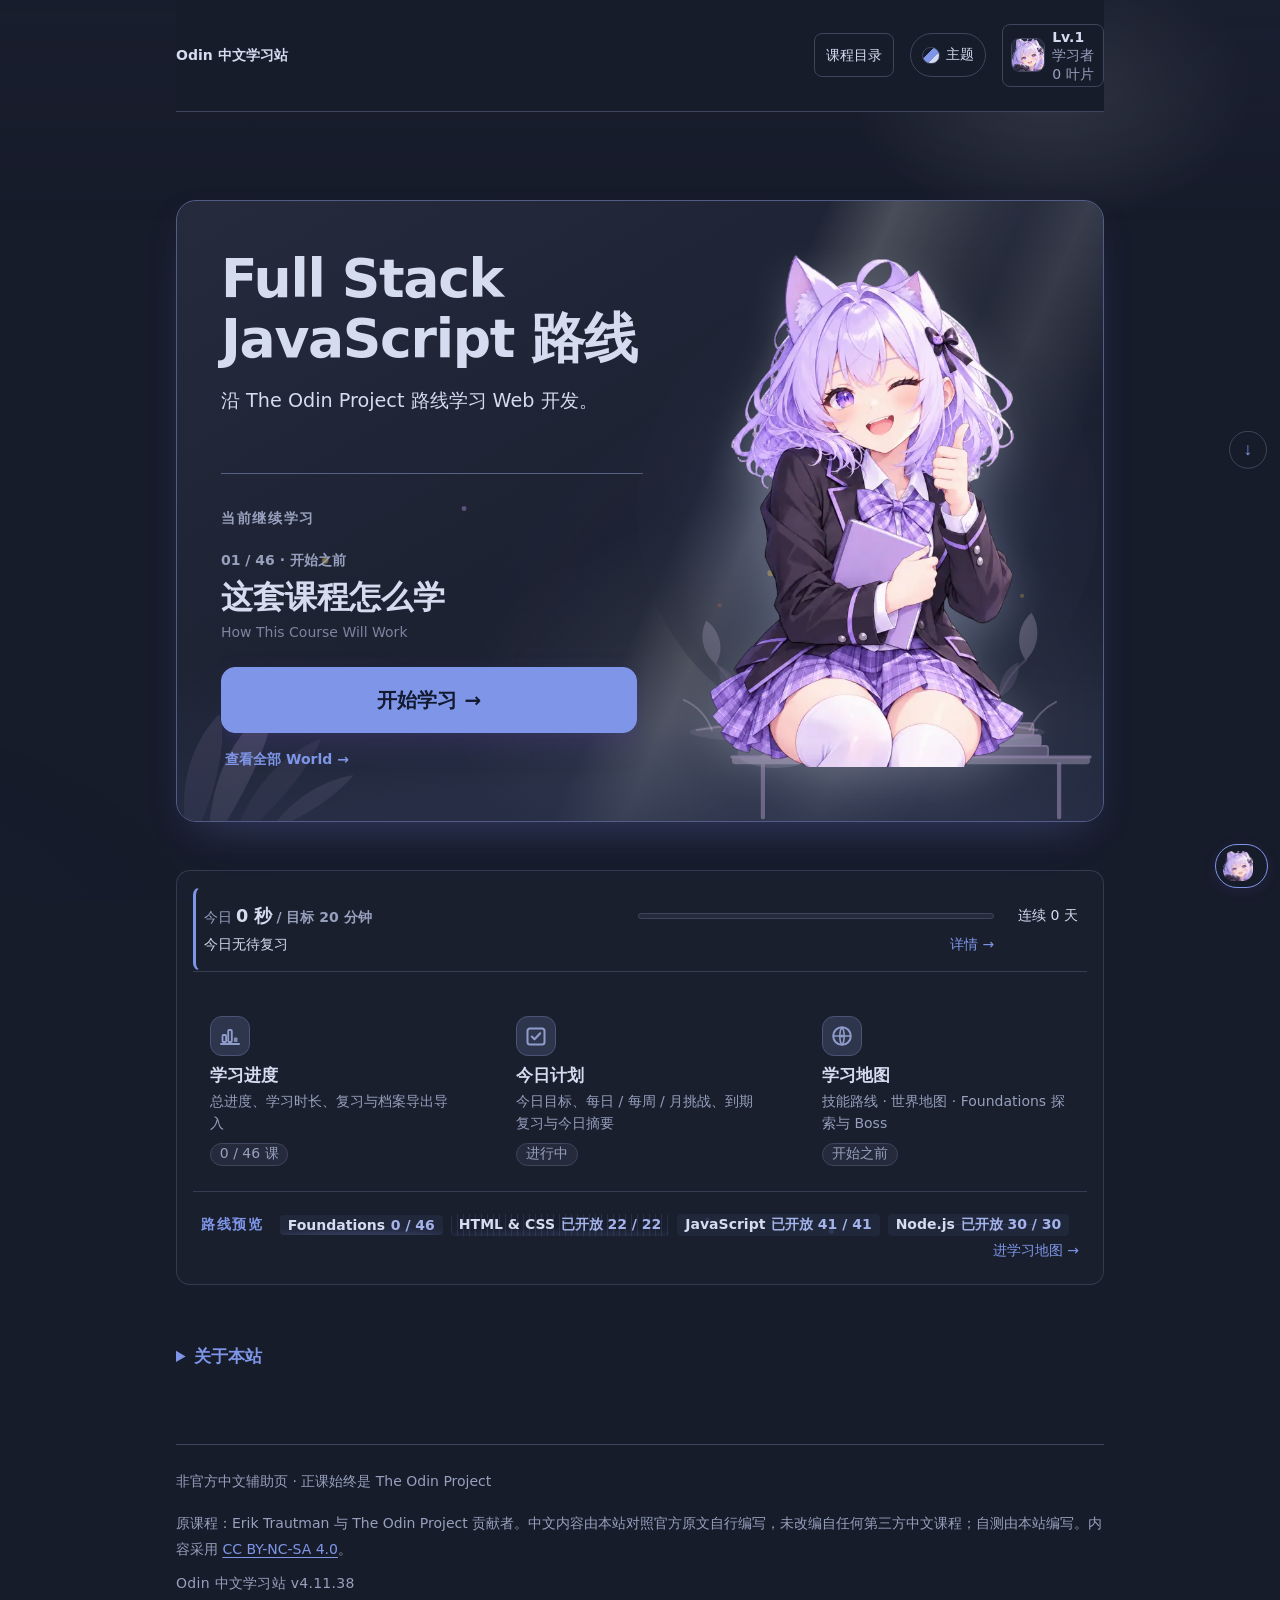
==== commit 7b2e11cc: "Release v4.11.38: Full Stack JavaScript path complete - all 197 lessons in Chinese (v4.11.21-v4.11.3" ====
--- a/index.html
+++ b/index.html
@@ -9,9 +9,19 @@
   <link rel="stylesheet" href="style.css">
   <script src="version.js" defer></script>
   <script src="lessons.js" defer></script>
+  <script src="courses/intermediate-html-and-css.js" defer></script>
+  <script src="courses/javascript.js" defer></script>
+  <script src="courses/advanced-html-and-css.js" defer></script>
+  <script src="courses/react.js" defer></script>
+  <script src="courses/databases.js" defer></script>
+  <script src="courses/nodejs.js" defer></script>
+  <script src="courses/getting-hired.js" defer></script>
+  <script src="lesson-sources.js" defer></script>
   <script src="external-resources.js" defer></script>
-  <script src="lesson-task-links.js" defer></script>
-  <script src="diagrams.js" defer></script>
+  <!-- B+ 轮阶段 2（v4.11.37）：diagrams.js 与 lesson-task-links.js 为课页专用数据
+       （app.js 唯一消费点在课页渲染链路 diagramsFor / taskLinkMap，首页运行时探针实证零读取），
+       首页不再加载，省 307 KB 解析体积。新增脚本时两页清单同步纪律见
+       tests/version-identity.test.cjs 第 6 节与 tests/dom-stub.cjs 的 HOME_EXCLUDED_SCRIPTS。 -->
   <script src="avatars.js" defer></script>
   <script src="icons.js" defer></script>
   <script src="catalog.js" defer></script>
--- a/style.css
+++ b/style.css
@@ -86,16 +86,44 @@
 .lesson-v2 p, .lesson-v2 figcaption { overflow-wrap: anywhere; }
 .code-example { margin: var(--space-lg) 0 0; min-width: 0; }
 .code-example pre { margin: 0; padding: var(--space-md); max-width: 100%; overflow-x: auto; background: var(--color-code-bg); color: var(--color-code-ink); border-radius: var(--radius-small); font-family: var(--font-mono); font-size: var(--text-small); line-height: 1.7; }
-.code-example code { font-family: inherit; white-space: pre; }
+/* v4.11.5 存量缺陷修复（基线 fd43b72 实测复现，非本轮改动引入）：white-space:pre
+ * 让长代码行的 <code> 矩形在 320–768px 视口下伸出右缘（10 课中招），撞 browser-smoke
+ * 的「main 与 main 内所有元素零越界」断言——pre 自己套 overflow-x:auto 也救不了内层。
+ * 改为 pre-wrap + anywhere：超宽行折行而不是横向滚动，与概念图区既有取舍同一哲学
+ * （见下方 §9 概念图注释「刻意不给图片设 min-width 再套横向滚动容器」）。
+ * 1280px 下所有现有代码行都放得下，宽屏视觉零变化；pre 的 overflow-x 保留兜底。 */
+.code-example code { font-family: inherit; white-space: pre-wrap; overflow-wrap: anywhere; }
 .code-example figcaption { margin-top: var(--space-sm); }
 .pitfall { margin-top: var(--space-lg); padding: var(--space-md) var(--space-lg); background: var(--color-wash); border-left: 4px solid var(--color-warn); border-radius: 0 var(--radius-small) var(--radius-small) 0; }
 .pitfall h3 { margin-block: 0 var(--space-sm); }
 .pitfall p { margin-top: 0; }
-.kc-list { margin-top: var(--space-md); }
 .kc-item { padding: var(--space-md) 0; border-bottom: 1px solid var(--color-rule); }
 .kc-item:last-child { border-bottom: none; }
 .kc-q { font-weight: 600; }
 .kc-a { margin-top: var(--space-xs); color: var(--color-muted); }
+/* ===== v4.11.5：官方任务节折叠头与页内跳转（交接 3.A / 3.B，CONTENT-STYLE-GUIDE.md 第 9 节） =====
+ * 折叠头是 button[aria-expanded] + 受控容器 .collapse-body[hidden]（零 details/summary，
+ * 实现原因见 app.js buildCollapseToggle 注释）。按钮刻意比 .button-secondary 轻一级：
+ * 它是节内控件不是页面主行动；44px 触控高度不适用（非主 CTA），但保持可聚焦轮廓。
+ * 跳转链接挂在 Assignment 标题内，目标 #lesson-resources 永不折叠；sticky 站头会盖住
+ * 锚点定位后的标题，用 scroll-margin-top 留出头部高度。 */
+.collapse-toggle { display: inline-block; min-height: 2rem; margin-inline-start: var(--space-sm); padding: .1rem .6rem; background: transparent; color: var(--color-accent); border: 1px solid var(--color-rule); border-radius: var(--radius-small); font-family: inherit; font-size: var(--text-small); font-weight: 400; line-height: 1.7; white-space: normal; cursor: pointer; vertical-align: baseline; }
+.collapse-toggle:hover { background: var(--color-wash); border-color: var(--color-accent); }
+.collapse-toggle:focus-visible { outline: 3px solid var(--color-accent); outline-offset: 2px; }
+.collapse-body[hidden] { display: none; }
+.resource-jump { margin-inline-start: var(--space-sm); font-size: var(--text-small); font-weight: 400; overflow-wrap: anywhere; }
+/* v4.11.9：补偿值由 6.5rem 上调为 8rem（窄屏 11rem，见「长课章节定位样板」区块末尾的
+ * 共享 media 块）。真实 Chrome 实测依据：1024px 下 sticky .site-header 底边在 111px、
+ * fixed .reading-position（z-index 30，压在站头之上）底边在 35px，而 6.5rem 只有 104px——
+ * 跳转后标题 top=104 仍被站头压住 7px；390px 下站头因 flex-wrap 长高到 145px，
+ * 6.5rem 差 41px，标题中心被 .catalog-trigger 完全盖住。资源区 h3 与章节 h3 是同一类
+ * 页内跳转目标，补偿必须同口径（tests/lesson-chapter-nav.test.cjs 钉住两处一致）。 */
+#lesson-resources { scroll-margin-top: 8rem; }
+@media print {
+  /* 打印/PDF 必须内容完整：折叠区强制展开，折叠头与页内跳转链接无意义、隐藏 */
+  .collapse-body[hidden] { display: block !important; }
+  .collapse-toggle, .resource-jump { display: none; }
+}
 /* ===== v3 学习进度：Dashboard、课页进度控件、成就提示 ===== */
 .dashboard { padding: var(--space-lg); border: 1px solid var(--color-rule); border-radius: var(--radius-small); }
 .stat-grid { display: grid; grid-template-columns: repeat(auto-fit, minmax(8rem, 1fr)); gap: var(--space-md); margin-top: var(--space-md); }
@@ -199,12 +227,16 @@
 /* v4.3（交接 B2）：3 个零门槛默认框，先给足选择；视觉与既有框同一套语言（描边/虚线/双层） */
 .frame-slim { box-shadow: 0 0 0 1.5px var(--color-accent); }
 .frame-dotted { outline: 2px dotted var(--color-muted); outline-offset: 2px; }
-.frame-moss { box-shadow: 0 0 0 2px #6f9c85, 0 0 0 4px var(--color-paper), 0 0 0 5px #9db8a5; }
+/* v4.11.15：苔痕 / 新芽 / 叶脉三款零门槛与低等级的「绿意」框改主题语义色派生——
+ * 原来的 #6f9c85（旧 --color-grow-soft 字面值）、#9db8a5、#7fd3a5、#cfe8d8
+ * 是固定绿系统最后一批消费者。骨架（环宽 / 纸隔 / 圆角）与三款之间的强度
+ * 性格一字不动：苔痕=内强外中、新芽=双淡、叶脉=双强同色。 */
+.frame-moss { box-shadow: 0 0 0 2px var(--color-semantic), 0 0 0 4px var(--color-paper), 0 0 0 5px color-mix(in srgb, var(--color-semantic) 58%, var(--color-paper)); }
 /* v4.5（交接 Core E2）：Lv.2 新芽框（嫩绿双层）与 Lv.4 陶土框（陶红双层）——前 5 级每级都有可见头像框奖励 */
-.frame-sprout { box-shadow: 0 0 0 2px #7fd3a5, 0 0 0 5px var(--color-paper), 0 0 0 6px #cfe8d8; }
+.frame-sprout { box-shadow: 0 0 0 2px color-mix(in srgb, var(--color-semantic) 52%, var(--color-wash)), 0 0 0 5px var(--color-paper), 0 0 0 6px color-mix(in srgb, var(--color-semantic) 26%, var(--color-paper)); }
 .frame-ring { box-shadow: 0 0 0 2px var(--color-accent), 0 0 0 5px var(--color-paper), 0 0 0 6px var(--color-accent); }
 .frame-terra { box-shadow: 0 0 0 2px #c9714f, 0 0 0 5px var(--color-paper), 0 0 0 6px #a4553f; }
-.frame-leaf { border-radius: 1rem; box-shadow: 0 0 0 2px #6f9c85, 0 0 0 5px var(--color-paper), 0 0 0 6px #6f9c85; }
+.frame-leaf { border-radius: 1rem; box-shadow: 0 0 0 2px var(--color-semantic), 0 0 0 5px var(--color-paper), 0 0 0 6px var(--color-semantic); }
 .frame-leaf .avatar-img { border-radius: 1rem; }
 .frame-wave { outline: 3px dashed var(--color-accent); outline-offset: 3px; }
 .frame-gold { box-shadow: 0 0 0 3px var(--color-gold), 0 0 0 6px var(--color-paper), 0 0 0 7px var(--color-gold), 0 2px 10px rgba(168, 121, 28, .35); }
@@ -237,6 +269,15 @@
 .profile-input { min-width: 0; flex: 1 1 10rem; max-width: 16rem; min-height: 44px; padding: .4rem .6rem; background: var(--color-paper); color: var(--color-ink); border: 1px solid var(--color-rule); border-radius: var(--radius-small); font-family: inherit; font-size: var(--text-body); overflow-wrap: anywhere; }
 .profile-input:focus-visible { outline: 3px solid var(--color-accent); outline-offset: 2px; }
 .profile-input:disabled { background: var(--color-wash); cursor: not-allowed; }
+/* B+ 轮阶段 3（a11y）：占位文字不用 UA 默认色——实测 Chrome 默认 #757575 落在
+ * night 深色输入底（#171c2b）上仅 3.68:1、落在浅色纸底上约 4.3:1，两档都低于
+ * 正文 4.5:1。改为 ink 72% 向 paper 的 color-mix（tokens.css 已有 color-mix 先例）：
+ * 全 30 套主题对输入底（paper）≥4.5，最差 linen 4.80——themes-contrast 第 9 节
+ * 从 tokens.css 现算钉住比例与达标；值文字仍是纯 ink，占位与值视觉上可区分。 */
+::placeholder {
+  color: color-mix(in srgb, var(--color-ink) 72%, var(--color-paper));
+  opacity: 1;
+}
 .panel-notice { min-height: 1.5em; margin-bottom: var(--space-sm); padding: var(--space-sm) var(--space-md); background: var(--color-wash); border-left: 3px solid var(--color-accent); border-radius: var(--radius-small); font-size: var(--text-small); overflow-wrap: anywhere; }
 .panel-notice:empty { display: none; }
 
@@ -348,9 +389,36 @@
   .concept-diagram { margin-top: var(--space-lg); }
   .diagram-caption { padding: var(--space-sm); }
 }
+/* ===== v4.11.5（交接 3.F）：深色主题下概念图的近似反相适配 =====
+ * <img> 引入的 SVG 是独立文档，不继承本页 CSS 变量（Web 平台事实）；既有图
+ * 浅色硬编码（底 #fafbf9、线 #276148），在 8 套深色主题下是一整块亮斑。
+ * 这里用一条近似反相：invert 把浅底翻成深底，hue-rotate(180deg) 把反相跑偏
+ * 的色相转回原方向，saturate(.92) 略降饱和压刺眼。不追求逐主题精确配色
+ * （交接明确「近似适配」）。配色纪律（生成器只用中性灰阶 + 单一低饱和强调色）
+ * 是这条反相成立的前提，见 tools/build-diagrams.mjs 头注释。
+ * 选择器清单由 themes.js dark:true 的 8 套生成（terminal / night / deepsea /
+ * graphite / violet / ink / crt / cyber），tests/themes-contrast.test.cjs 钉住
+ * 「themes.js 深色清单 ↔ 本规则清单」一一对应——日后新增深色主题漏改会红。 */
+html[data-theme="terminal"] .concept-diagram img,
+html[data-theme="night"] .concept-diagram img,
+html[data-theme="deepsea"] .concept-diagram img,
+html[data-theme="graphite"] .concept-diagram img,
+html[data-theme="violet"] .concept-diagram img,
+html[data-theme="ink"] .concept-diagram img,
+html[data-theme="crt"] .concept-diagram img,
+html[data-theme="cyber"] .concept-diagram img {
+  filter: invert(1) hue-rotate(180deg) saturate(.92);
+  /* 交接 3.F 原方案只写了 filter；实测发现 filter 会把 .diagram-img 的 CSS
+   * 浅色底一并反相成亮块（filter 作用于元素整体渲染，含背景）。深色主题下
+   * 把底改透明，让页面深色底透出来，反相只作用于 SVG 内容本身：浅底方框
+   * 翻成深色卡、深字翻成浅字、低饱和绿经 hue-rotate 回到绿色方向。 */
+  background: transparent;
+}
 @media print {
   .concept-diagram { break-inside: avoid; }
   .diagram-img { border-color: #000; }
+  /* 打印按浅色纸张出图：深色主题的图反相是屏幕口径，纸上必须还原原色与原底 */
+  html[data-theme] .concept-diagram img { filter: none; background: var(--color-paper); }
 }
 
 /* ===== v4 学习助手「小奥」 + §8.1 中度 UI 收口 =====
@@ -388,7 +456,121 @@
 .assistant-value { display: block; font-weight: 600; overflow-wrap: anywhere; }
 .assistant-hint { display: block; font-size: var(--text-small); color: var(--color-muted); overflow-wrap: anywhere; }
 
-/* --- §8.1 Dashboard 信息层级：主目标（官方 46 课）那一格加重 --- */
+/* v4.11.8 长课章节定位样板：仅文档流内轻量导航，不改变章节结构。
+ * v4.11.8 样板验收修正（2026-09-21）：目录由横向 flex+wrap 改为普通纵向
+ * <ol>——每章独占一行，长标题自然换行时挂在标题文字下方（marker 在内容框
+ * 之外的默认 outside 行为），不压序号；序号由 <ol> 原生数字提供。
+ * v4.11.9 对比度修正：标题原为 accent 文字坐在 wash 底上，全部 30 套主题实测
+ * accent/wash 最差 4.03:1（dune），**7 套低于正文 4.5:1**（dune / bamboo / clay /
+ * mint / autumn / softpink / linen）——既有 themes-contrast 的 6 组只查 muted/paper，
+ * accent/wash 只有「可辨识度 ≥1.5」的非文本断言，因此这个缺陷此前未被测出。
+ * 改为 --color-ink（ink/wash 全部 30 套最差 9.89:1）；标题的视觉权重由 font-weight
+ * 700 承担，色彩锚点交给容器的 rule 边框，不靠降低文本对比度。 */
+.lesson-chapter-nav { margin: 0 0 var(--space-lg); padding: var(--space-sm) var(--space-md); background: var(--color-wash); border: 1px solid var(--color-rule); border-radius: var(--radius-medium); }
+.lesson-chapter-nav-title { margin: 0 0 var(--space-xs); color: var(--color-ink); font-weight: 700; }
+.lesson-chapter-nav-list { display: block; margin: 0; padding-left: 1.25rem; }
+.lesson-chapter-nav-list li { margin: 0 0 var(--space-xs); }
+.lesson-chapter-nav-list li:last-child { margin-bottom: 0; }
+.lesson-chapter-link { overflow-wrap: anywhere; }
+/* v4.11.9：章节锚点跳转后，标题不得被顶部固定件遮住。
+ * 沿用 #lesson-resources 的既有口径（6.5rem，理由见该处注释「sticky 站头会盖住
+ * 锚点定位后的标题，用 scroll-margin-top 留出头部高度」）——章节 h3 与资源区 h3
+ * 是同一类页内跳转目标，补偿必须同源，不自创数值。
+ * v4.11.8 做章节导航时漏了这条：真实 Chrome 实测点击目录后目标 h3 落在 top=0，
+ * 而 sticky .site-header 占 0–111px、fixed .reading-position（z-index 30，在站头之上）
+ * 占 0–35px，h3（高 29px）被完全盖住——elementFromPoint 取到的是 .reading-step
+ * 按钮而不是标题，读者看不出跳到了哪一章。钉子在 tests/lesson-chapter-nav.test.cjs。 */
+.section-explain h3 { scroll-margin-top: 8rem; }
+/* 窄屏共享补偿档：站头在 ≤40rem 时因 flex-wrap 明显长高（390px 实测 145px），
+ * 8rem(128px) 不够。两个页内跳转目标（章节 h3 / 资源区 h3）共用这一档，
+ * 避免同类锚点在不同断点各写一套而漂移。320px 的站头高度本轮未实测
+ * （浏览器验收通路中断），11rem(176px) 是按 390px 实测值加 31px 余量取的，待复验。 */
+@media (max-width: 40rem) {
+  .section-explain h3,
+  #lesson-resources { scroll-margin-top: 11rem; }
+}
+@media print {
+  .lesson-chapter-nav { display: none; }
+}
+
+/* v4.11.9 长课可复用视觉模块样板：流程复习 + 命令 / 概念速查。
+ *
+ * 视觉语言全部复用既有 token 与形态，**不新起卡片体系**：
+ *  - 容器 = wash 底（与 .lesson-chapter-nav / .lesson-guide / .pitfall 同族）；
+ *  - 流程复习用**低对比左轨** --color-rule，刻意不用 .lesson-guide 的 accent 条——
+ *    模块是回看辅助，层级必须低于引导块、低于正文；
+ *  - 速查用 1px --color-rule 边框 + item 之间的低对比规则线；条目形态沿用 .term 的
+ *    flex + wrap（全站已在 320px 验证过），长命令靠 pre-wrap + overflow-wrap 换行。
+ *
+ * **文本配色纪律（本轮实测后钉死，勿改回 accent / muted）**：
+ * 模块文字坐在 --color-wash 上，而 wash 比 paper 深一档——全部 30 套主题实测
+ * muted/wash 最差 4.20:1（linen）、accent/wash 最差 4.03:1（dune），**两档都低于
+ * 正文 4.5:1**；ink/wash 最差 9.89:1，全部达标。因此标题与正文一律 --color-ink，
+ * 层次靠字重（700 / 600）、字号（--text-small）与等宽字体建立，**不靠降低对比度**。
+ * 钉子在 tests/themes-contrast.test.cjs 第 8 节。
+ *
+ * 作用域钉死 body[data-page="lesson"]，不泄漏到首页与个人中心；零动画、零位图、
+ * 零新 token。print **保留**内容——与章节导航相反：导航是定位工具可以隐藏，
+ * 这两个模块是正文内容，纸质 / PDF 输出必须完整。 */
+body[data-page="lesson"] .lesson-process {
+  margin: var(--space-lg) 0 0;
+  padding: var(--space-md) var(--space-lg);
+  background: var(--color-wash);
+  border-left: .45rem solid var(--color-rule);
+  border-radius: var(--radius-small);
+  min-width: 0;
+}
+body[data-page="lesson"] .lesson-process-title { margin: 0 0 var(--space-sm); color: var(--color-ink); font-weight: 700; }
+/* 纵向块级：每步独占一行。**不用 flex**——章节导航踩过横向 flex+wrap 让两章挤进
+ * 同一行、版式随标题长度漂移的坑（v4.11.8 修复项）。序号由 <ol> 原生数字提供，
+ * 是步骤的视觉锚点，因此顺序不依赖颜色或形状也能读懂。 */
+body[data-page="lesson"] .lesson-process-list { display: block; margin: 0; padding-left: 1.5rem; }
+body[data-page="lesson"] .lesson-process-list li { margin: 0 0 var(--space-sm); padding-inline-start: 0; }
+body[data-page="lesson"] .lesson-process-list li:last-child { margin-bottom: 0; }
+body[data-page="lesson"] .lesson-process-step { display: block; color: var(--color-ink); font-weight: 600; overflow-wrap: anywhere; }
+body[data-page="lesson"] .lesson-process-detail { display: block; margin-top: var(--space-xs); color: var(--color-ink); font-size: var(--text-small); overflow-wrap: anywhere; }
+
+body[data-page="lesson"] .lesson-reference {
+  margin: var(--space-lg) 0 0;
+  padding: var(--space-md) var(--space-lg);
+  background: var(--color-wash);
+  border: 1px solid var(--color-rule);
+  border-radius: var(--radius-medium);
+  min-width: 0;
+}
+body[data-page="lesson"] .lesson-reference-title { margin: 0 0 var(--space-sm); color: var(--color-ink); font-weight: 700; }
+body[data-page="lesson"] .lesson-reference-list { margin: 0; }
+/* 语义化 dl：一个 item = 一个 dt（命令 / 概念）+ 一个 dd（说明）。
+ * flex + wrap 让窄屏时说明自然掉到命令下方，而不是把容器撑出横向滚动。 */
+body[data-page="lesson"] .lesson-reference-item {
+  display: flex;
+  flex-wrap: wrap;
+  gap: 0 var(--space-md);
+  min-width: 0;
+  padding: var(--space-sm) 0;
+  border-bottom: 1px solid var(--color-rule);
+}
+body[data-page="lesson"] .lesson-reference-item:first-child { padding-top: 0; }
+body[data-page="lesson"] .lesson-reference-item:last-child { border-bottom: 0; padding-bottom: 0; }
+body[data-page="lesson"] .lesson-reference-item dt {
+  min-width: 0;
+  color: var(--color-ink);
+  font-family: var(--font-mono);
+  font-size: var(--text-small);
+  font-weight: 600;
+  white-space: pre-wrap;
+  overflow-wrap: anywhere;
+}
+body[data-page="lesson"] .lesson-reference-item dd {
+  flex: 1 1 14rem;
+  min-width: 0;
+  margin: 0;
+  color: var(--color-ink);
+  font-size: var(--text-small);
+  overflow-wrap: anywhere;
+}
+
+
 .stat { box-shadow: var(--shadow-soft); }
 .stat-primary { background: var(--color-paper); border: 1px solid var(--color-accent); }
 .stat-primary .stat-label { color: var(--color-accent); }
@@ -417,6 +599,20 @@
 .lesson-back:focus-visible { outline: 3px solid var(--color-accent); outline-offset: 2px; }
 .lesson-link:focus-visible { outline: 3px solid var(--color-accent); outline-offset: -3px; }
 
+/* v4.11.3 A：课页三处「本站中文辅助已自足」引导（今天实际要做什么 / 这一课为什么重要 /
+ * 官方任务开头）的视觉层级——此前是全站最弱的 muted 灰字，读者扫一眼看不到。
+ * 提升为带左侧主题色条的提示块：与首页 .continue-card::before 的左轨视觉语言一致，
+ * 比 .notice（同为 wash 底但无色条）层级更高。措辞沿用 v4.11.2 定稿文案，只改呈现。
+ * 作用域钉死在课页，不泄漏到首页与个人中心；色条与底色全部取主题 token，
+ * 30 套主题自动适配，零动画零位移动 preferences-reduced-motion 纪律不受影响。 */
+body[data-page="lesson"] .lesson-guide {
+  margin: var(--space-lg) 0 0;
+  padding: var(--space-md) var(--space-lg);
+  background: var(--color-wash);
+  border-left: .45rem solid var(--color-accent);
+  border-radius: var(--radius-small);
+}
+
 @media (max-width: 40rem) {
   /* 手机：区块间距收紧，翻页链接改成整宽堆叠，助手面板占满可用宽度 */
   .section { margin-top: var(--space-xl); }
@@ -439,13 +635,13 @@
 .frame-starlight { outline: 3px dotted #7f96e8; outline-offset: 3px; box-shadow: 0 0 0 1px #7f96e8; }
 .frame-aurora { box-shadow: 0 0 0 2px #58c98b, 0 0 0 5px var(--color-paper), 0 0 0 6px #7f96e8, 0 0 0 7px #d98b9c; }
 /* v4.3（交接 C1/J）：启程框（进入第一课即解锁的早期奖励）与藤蔓框（低档位叶片款） */
-.frame-firststep { box-shadow: 0 0 0 2px #a4553f, 0 4px 0 0 #6f9c85; }
-.frame-vine { box-shadow: 0 0 0 2px #6f9c85, 0 0 0 5px var(--color-paper), 0 0 0 6px #4a6b2f; }
+.frame-firststep { box-shadow: 0 0 0 2px #a4553f, 0 4px 0 0 var(--color-semantic); }
+.frame-vine { box-shadow: 0 0 0 2px var(--color-semantic), 0 0 0 5px var(--color-paper), 0 0 0 6px color-mix(in srgb, var(--color-semantic) 74%, var(--color-ink)); }
 /* v4.3 Batch 6（交接 H/J）：可可框（25 叶片低档位）、晨光框（Lv.15）、
  * 破甲框（首破 Boss）——三个新档位各有一种可辨识的视觉性格 */
 .frame-cocoa { box-shadow: 0 0 0 2px #8a6a4f, 0 0 0 5px var(--color-paper), 0 0 0 6px #c9a06a; }
 .frame-dawn { box-shadow: 0 0 0 2px #e8b45f, 0 0 0 5px var(--color-paper), 0 -5px 10px -3px rgba(232, 180, 95, .6); }
-.frame-boss { outline: 3px solid #276148; outline-offset: 2px; box-shadow: 4px 4px 0 0 rgba(164, 85, 63, .45); }
+.frame-boss { outline: 3px solid var(--color-semantic); outline-offset: 2px; box-shadow: 4px 4px 0 0 rgba(164, 85, 63, .45); }
 
 /* ===================== v4.3：循环成就铜/银/金（交接 D1） =====================
  * 阶段视觉明显不同但同一骨架：徽章 SVG（icons.js tierBadges）+ 卡片描边色 +
@@ -512,7 +708,7 @@
 .map-node.is-locked { background: var(--color-wash); color: var(--color-muted); opacity: .55; border-style: dashed; }
 .map-node.is-unexplored { border-color: var(--color-accent); background: var(--color-paper); color: var(--color-accent); }
 .map-node.is-scouted { border-color: var(--color-accent); background: var(--color-wash); color: var(--color-accent); }
-.map-node.is-broken { border-color: var(--color-accent); background: var(--color-accent); color: var(--color-button-ink); }
+.map-node.is-broken { border-color: var(--color-semantic); background: var(--color-semantic); color: var(--color-button-ink); }
 .map-node.is-defeated { border-color: var(--color-gold); background: var(--color-accent); color: var(--color-button-ink); box-shadow: 0 0 0 2px var(--color-gold); }
 .map-node.is-mastered { border-color: var(--color-gold); background: linear-gradient(145deg, #d4af37, #a8791c); color: #fffdf5; box-shadow: 0 1px 6px rgba(168, 121, 28, .4); }
 .map-node.is-project { border-radius: .4rem; }
@@ -573,10 +769,16 @@
 .heatmap-weekdays span { line-height: .95rem; }
 .heatmap-grid { display: grid; grid-auto-flow: column; grid-template-rows: repeat(7, .95rem); grid-auto-columns: .95rem; gap: 3px; }
 .heatmap-cell { width: .95rem; height: .95rem; border-radius: 2px; background: var(--color-wash); border: 1px solid transparent; }
-.heatmap-cell.is-level-1 { background: #c6e5d2; }
-.heatmap-cell.is-level-2 { background: #8fcaaa; }
-.heatmap-cell.is-level-3 { background: #4f9a72; }
-.heatmap-cell.is-level-4 { background: #276148; }
+/* v4.11.15：热力图四档改「主题语义色 × 底色」的明度阶，档位边界与阈值不变
+ * （0 / <15 / 15–30 / 30–60 / ≥60 分钟仍由 stats.js 判定，本轮只换色源）。
+ * 明暗自动翻转：浅色主题 semantic 比 wash 深 → L4 最深（越学越深）；深色主题
+ * semantic 比 wash 亮 → L4 最亮（越学越亮，GitHub dark 同思路）。旧的三条
+ * html[data-dark] 翻转覆盖因此**删除**——派生本身已经翻转，不再需要分支。
+ * 四档彼此、以及与空白格 --color-wash 的区分度已按全 30 套复算。 */
+.heatmap-cell.is-level-1 { background: color-mix(in srgb, var(--color-semantic) 26%, var(--color-wash)); }
+.heatmap-cell.is-level-2 { background: color-mix(in srgb, var(--color-semantic) 48%, var(--color-wash)); }
+.heatmap-cell.is-level-3 { background: color-mix(in srgb, var(--color-semantic) 72%, var(--color-wash)); }
+.heatmap-cell.is-level-4 { background: var(--color-semantic); }
 .heatmap-cell.is-today { border-color: var(--color-warn); }
 .heatmap-cell.is-future { background: transparent; border: 1px dashed var(--color-rule); }
 .heatmap-cell.is-static { display: inline-block; }
@@ -764,7 +966,7 @@
 /* M3 Boss 评级徽章（地图路线末尾，可见而非只在 title 里） */
 .map-boss-rating { display: inline-flex; align-items: center; padding: .1rem .5rem; border-radius: 999px; font-size: .7rem; font-weight: 700; border: 1px solid var(--color-rule); color: var(--color-muted); background: var(--color-wash); white-space: nowrap; }
 .map-boss-rating.is-dominant { border-color: #a8791c; color: #a8791c; }
-.map-boss-rating.is-advantage { border-color: #276148; color: #276148; }
+.map-boss-rating.is-advantage { border-color: var(--color-semantic); color: var(--color-semantic); }
 .map-boss-rating.is-broken { border-color: #b08d57; color: #8a6a3b; }
 .map-boss-rating.is-none { opacity: .75; }
 /* M17 章节完成小结 */
@@ -903,6 +1105,19 @@
 }
 
 .continue-worlds:focus-visible, .appearance-action:focus-visible, .identity-settings-jump:focus-visible, .catalog-official-link:focus-visible { outline: 3px solid var(--color-accent); outline-offset: 3px; }
+
+/* B+ 轮阶段 3（a11y）：prefers-reduced-motion 全站兜底——既有组件级 reduce 块
+ * （本文件十余处）是逐点 opt-out，新增动效若漏配块就会逃逸。本块把 reduce 下
+ * 的一切动画/过渡收敛到不可感知时长并关平滑滚动。组件级块保留（冗余无害、
+ * 语义更明确）；a11y.test 钉住本块存在与关键声明。 */
+@media (prefers-reduced-motion: reduce) {
+  *, *::before, *::after {
+    animation-duration: 0.01ms !important;
+    animation-iteration-count: 1 !important;
+    transition-duration: 0.01ms !important;
+    scroll-behavior: auto !important;
+  }
+}
 
 @media (prefers-reduced-motion: reduce) {
   .sheet[open] { animation: none; }
@@ -1086,6 +1301,9 @@
 .world-lesson { display: flex; flex-wrap: wrap; align-items: baseline; gap: .2rem var(--space-sm); margin: 0; padding: .45rem var(--space-xs); border-bottom: 1px solid var(--color-rule); counter-increment: world-lesson; }
 .world-lesson::before { content: counter(world-lesson, decimal-leading-zero); flex: none; color: var(--color-muted); font-size: var(--text-small); font-variant-numeric: tabular-nums; }
 .world-lesson-title { min-width: 0; overflow-wrap: anywhere; color: var(--color-muted); }
+/* 路径课试点批次 3：World 详情里已开放的课是真链接——用主题色 + 半粗，
+ * 与占位课的 muted 灰形成「可点 / 不可点」的视觉区分（布局同 title 类） */
+.world-lesson-link { min-width: 0; overflow-wrap: anywhere; font-weight: 600; }
 .world-lesson-flag { margin-left: auto; white-space: nowrap; }
 @media (max-width: 30rem) {
   .world-lesson-flag { margin-left: 0; flex-basis: 100%; }
@@ -1161,20 +1379,16 @@
 }
 
 /* ---------- v4.4 H14：dark 主题视觉修正（html[data-dark] 由 applyTheme 按清单 dark 布尔设置） ----------
- * 两类固定 hex 在浅底设计、暗底会失真，这里只做亮度重映射，档位/语义/阈值不变：
- * 1. 热力图四档——浅底是「越学越深」，暗底翻转为「越学越亮」（GitHub dark 同思路），
- *    色板仍复用原四档绿，不引入新颜色；
- * 2. 铜/银/金金属色——金属本体（边框/进度条/台阶）中高明度，暗底可直接读，不动；
- *    只提亮以小字出现的 .tier-current 与 Boss 评分文字（原深铜/深绿在暗底对比不足）。 */
-html[data-dark] .heatmap-cell.is-level-1 { background: rgba(79, 154, 114, .45); }
-html[data-dark] .heatmap-cell.is-level-2 { background: #4f9a72; }
-html[data-dark] .heatmap-cell.is-level-3 { background: #8fcaaa; }
-html[data-dark] .heatmap-cell.is-level-4 { background: #c6e5d2; }
+ * 固定 hex 在浅底设计、暗底会失真，这里只做亮度重映射，档位/语义/阈值不变：
+ * 铜/银/金金属色——金属本体（边框/进度条/台阶）中高明度，暗底可直接读，不动；
+ * 只提亮以小字出现的 .tier-current 与 Boss 评分文字（原深铜/深金在暗底对比不足）。
+ * 注：原「热力图四档翻转」与「.map-boss-rating.is-advantage 提亮」两条随 v4.11.15
+ * 语义色改主题派生一并**删除**——它们提亮的正是固定绿档位色，而派生色在深色主题
+ * 本来就朝亮端走，分支已无必要（四档翻转与 .is-advantage 现在都是一条规则通吃）。 */
 html[data-dark] .tier-card.is-bronze .tier-current { color: #cfa46d; }
 html[data-dark] .tier-card.is-silver .tier-current { color: #bcc3ce; }
 html[data-dark] .tier-card.is-gold .tier-current { color: #e3c766; }
 html[data-dark] .map-boss-rating.is-dominant { border-color: #e3c766; color: #e3c766; }
-html[data-dark] .map-boss-rating.is-advantage { border-color: #8fcaaa; color: #8fcaaa; }
 html[data-dark] .map-boss-rating.is-broken { border-color: #cfa46d; color: #cfa46d; }
 
 /* ---------- v4.4 Batch 10：目录搜索过滤 + 命令面板（交接 Stretch I6-I9） ---------- */
@@ -1210,7 +1424,7 @@
 /* ---------- v4.5 Batch 11（Stretch K）：等级进度条 / 奖励预览 / 庆祝动画 / 试穿 / 版本提示 ---------- */
 /* K4 等级进度条：个人资料「我的身份」卡内，本机总跨度为分母（非线性曲线下每级不同宽） */
 .level-progress { height: 10px; margin-top: var(--space-sm); background: var(--color-wash); border: 1px solid var(--color-rule); border-radius: 999px; overflow: hidden; }
-.level-progress-fill { height: 100%; background: linear-gradient(90deg, var(--color-accent), #7fd3a5); border-radius: 999px; transition: width .4s ease; }
+.level-progress-fill { height: 100%; background: linear-gradient(90deg, var(--color-semantic-soft), var(--color-semantic)); border-radius: 999px; transition: width .4s ease; }
 .level-progress-label { margin: var(--space-xs) 0 0; font-size: var(--text-small); }
 @media (prefers-reduced-motion: reduce) {
   .level-progress-fill { transition: none; }
@@ -1273,17 +1487,21 @@
 .entry-card:hover { box-shadow: 0 5px 14px rgba(81, 64, 143, .16); }
 .map-unit { background: var(--color-wash); border-color: var(--color-rule); }
 .map-node.is-current { outline-color: var(--color-accent); box-shadow: 0 0 0 3px var(--color-paper), 0 0 0 5px var(--color-accent); }
-.map-node.is-broken { background: #3f7b58; border-color: #3f7b58; }
+/* v4.11.15：本行的固定绿 #3f7b58（v4.5.2 起）改 --color-semantic（语义层主题派生）。
+ * 刻意**不用**裸 var(--color-accent)：accent 已经被「当前课」的强调环占用，而
+ * 已破甲与当前课会同时出现在一条路线上，同色会让两个状态互相冒充；semantic 是
+ * accent 系派生但掺了 ink、整体更沉，与当前课的 accent 环天然拉开一档。 */
+.map-node.is-broken { background: var(--color-semantic); border-color: var(--color-semantic); }
 /* 已击破（is-defeated）原本与本行合并成同一条规则，两个状态因此完全同色（真实浏览器实测
  * background / border-color / box-shadow / color 逐项相同）。现已拆分，它的金色 gap 环写在
- * 文件末尾的「地图节点状态色补丁」段；本行只负责已破甲的纯绿实心。 */
+ * 文件末尾的「地图节点状态色补丁」段；本行只负责已破甲的纯色实心。 */
 .map-node.is-mastered { background: linear-gradient(145deg, #d4af37, #a8791c); }
 .map-node.is-current.is-broken, .map-node.is-current.is-defeated { outline-color: var(--color-accent); }
 .appearance-group { background: var(--color-paper); }
 .appearance-group-companion, .wardrobe-stage { background: linear-gradient(145deg, var(--color-wash), var(--color-paper)); }
 .assistant-trigger { border-color: var(--color-accent); color: var(--color-accent); box-shadow: 0 3px 12px rgba(81, 64, 143, .2); }
 .assistant-cheer, .wardrobe-trial-hint { border-left-color: var(--color-warn); }
-.level-progress-fill { background: linear-gradient(90deg, var(--color-accent), #6f9c85); }
+.level-progress-fill { background: linear-gradient(90deg, var(--color-semantic-soft), var(--color-semantic)); }
 @media (prefers-reduced-motion: reduce) {
   .continue-primary, .entry-card { transition: none; }
 }
@@ -1371,7 +1589,7 @@
  * 色面落在容器背景，光落在负层伪元素，物件留在装饰层。
  * 本轮不新增图片、不新增 SVG、不新增 DOM、不新增组件；伙伴、文案、CTA 与
  * 交互逻辑一字未动（回滚=还原 history/ 备份，或删掉本段新增的那几层）。 */
-.home-hero { position: relative; isolation: isolate; display: grid; gap: var(--space-xl); margin-top: var(--space-lg); padding: clamp(1.5rem, 4vw, 2.75rem); background: radial-gradient(50rem 34rem at 92% 82%, color-mix(in srgb, var(--color-grow-soft) 14%, transparent), transparent 72%), linear-gradient(150deg, var(--color-wash) 0%, color-mix(in srgb, var(--color-wash) 42%, var(--color-paper)) 48%, var(--color-paper) 78%); border: 1px solid color-mix(in srgb, var(--color-accent) 30%, var(--color-rule)); border-radius: var(--radius-large); box-shadow: var(--shadow-primary), 0 24px 48px -26px color-mix(in srgb, var(--color-accent) 30%, transparent); overflow: hidden; }
+.home-hero { position: relative; isolation: isolate; display: grid; gap: var(--space-xl); margin-top: var(--space-lg); padding: clamp(1.5rem, 4vw, 2.75rem); background: radial-gradient(50rem 34rem at 92% 82%, color-mix(in srgb, var(--color-ambient) 14%, transparent), transparent 72%), linear-gradient(150deg, var(--color-wash) 0%, color-mix(in srgb, var(--color-wash) 42%, var(--color-paper)) 48%, var(--color-paper) 78%); border: 1px solid color-mix(in srgb, var(--color-accent) 30%, var(--color-rule)); border-radius: var(--radius-large); box-shadow: var(--shadow-primary), 0 24px 48px -26px color-mix(in srgb, var(--color-accent) 30%, transparent); overflow: hidden; }
 /* 窗光：两道暖白斜向柔光带从右上入射（角色站在光里）+ 原紫色光晕。
  * 光带是物理光效隐喻，用固定暖白 rgba——浅色主题下是阳光，深色主题下
  * 自动退为微弱月光（html[data-dark] 整体调暗），不随主题色相漂移。
@@ -1381,15 +1599,18 @@
  * 光源，也是伙伴与书桌共享同一空间的光学依据。紫晕仍是 18%，一字未动。 */
 .home-hero::before { content: ''; position: absolute; z-index: -1; inset: 0; background: linear-gradient(114deg, transparent 54%, rgba(255, 252, 244, .5) 60%, rgba(255, 252, 244, .16) 68%, transparent 76%), linear-gradient(114deg, transparent 71%, rgba(255, 252, 244, .3) 76%, transparent 84%), radial-gradient(26rem 26rem at calc(100% + 4rem) -8rem, color-mix(in srgb, var(--color-accent) 18%, transparent), transparent 66%), radial-gradient(30rem 19rem at 68% 84%, rgba(255, 252, 244, .32), transparent 74%); }
 html[data-dark] .home-hero::before { opacity: .38; }
-/* 底部环境带：绿调远丘柔光 + 三枚光斑，让角色与信息带有可站立的“地面”。
+/* 底部环境带：主题环境色调远丘柔光 + 三枚光斑，让角色与信息带有可站立的“地面”。
  * v4.11 Hero 场景一体化：这一层从「伙伴脚下的绿丘」扩成**整条 Hero 的地面**——
- * ① 带高 52% → 60%，绿丘压得更低（色标峰值由 42% 移到 38%）、横向铺到 140%，
+ * ① 带高 52% → 60%，远丘压得更低（色标峰值由 42% 移到 38%）、横向铺到 140%，
  *    左右两侧的植物剪影、右下书桌的桌腿与伙伴的接地影因此落在同一块地上，
  *    不再各站各的；
  * ② 末层追加一条朝页面纸色的底部渐变：Hero 下缘不再是「色面突然截断」，
  *    而是向下自然化入页面底色，与下方信息带（--space-2xl 之外）接上气口。
- * 三枚光斑的绝对落点按新带高同比换算（52/60），视觉位置与改前一致。 */
-.home-hero::after { content: ''; position: absolute; z-index: -1; left: 0; right: 0; bottom: 0; height: 60%; background: radial-gradient(.4rem .4rem at 16% 30%, rgba(212, 175, 55, .5) 40%, transparent 60%), radial-gradient(.3rem .3rem at 31% 16%, rgba(167, 139, 218, .45) 40%, transparent 60%), radial-gradient(.35rem .35rem at 74% 23%, rgba(201, 113, 79, .4) 40%, transparent 60%), radial-gradient(140% 92% at 50% 126%, color-mix(in srgb, var(--color-grow-soft) 26%, transparent) 0 38%, color-mix(in srgb, var(--color-grow-soft) 11%, transparent) 60%, transparent 80%), linear-gradient(0deg, color-mix(in srgb, var(--color-paper) 46%, transparent) 0, transparent 26%); }
+ * 三枚光斑的绝对落点按新带高同比换算（52/60），视觉位置与改前一致。
+ * v4.11.14 环境色跟随主题：远丘由固定成长绿 grow-soft 改为 --color-ambient
+ * （accent+wash 派生、逐主题解析），alpha 26%/11% 与全部几何逐字不动——
+ * 30 套主题的地面自动与各自主色同族，非绿主题不再残留一块绿丘。 */
+.home-hero::after { content: ''; position: absolute; z-index: -1; left: 0; right: 0; bottom: 0; height: 60%; background: radial-gradient(.4rem .4rem at 16% 30%, rgba(212, 175, 55, .5) 40%, transparent 60%), radial-gradient(.3rem .3rem at 31% 16%, rgba(167, 139, 218, .45) 40%, transparent 60%), radial-gradient(.35rem .35rem at 74% 23%, rgba(201, 113, 79, .4) 40%, transparent 60%), radial-gradient(140% 92% at 50% 126%, color-mix(in srgb, var(--color-ambient) 26%, transparent) 0 38%, color-mix(in srgb, var(--color-ambient) 11%, transparent) 60%, transparent 80%), linear-gradient(0deg, color-mix(in srgb, var(--color-paper) 46%, transparent) 0, transparent 26%); }
 /* Hero 左下角植物剪影（app.js HERO_SCENE_SVG，纯装饰；窄屏与打印隐藏） */
 .hero-scene-decor { position: absolute; z-index: -1; left: 0; bottom: 0; width: clamp(12rem, 24vw, 20rem); height: auto; pointer-events: none; }
 /* Hero 右下角学习场景道具层（v4.11 批次 E，app.js HERO_STUDY_SVG）：书桌轮廓 +
@@ -1440,8 +1661,9 @@
 body[data-page="home"] .home-hero .continue-primary { box-shadow: 0 12px 26px rgba(81, 64, 143, .28), 0 2px 6px rgba(81, 64, 143, .16); }
 /* 右侧学习伙伴陪伴舞台（v4.7 场景化）：圆盘底座退役——角色直接站进场景里。
    地面弧线、左右植物剪影与光斑由 .hero-decor（HERO_DECOR_SVG）绘制，
-   stage 只保留两层光效：无边框半透明“绿巢”柔光（成长绿 22% 色温，延续
-   发布准备轮 A2 的绿巢意图，不再用不透明圆盘遮住装饰）+ 脚下接地椭圆影。
+   stage 只保留两层光效：无边框半透明“环境巢”柔光（主题环境色 22%——延续
+   发布准备轮 A2 的绿巢意图，v4.11.14 起由固定成长绿改为 --color-ambient
+   逐主题派生，不再用不透明圆盘遮住装饰）+ 脚下接地椭圆影。
    形象占 stage 96%–100%，clamp 上限 17rem→24rem（v4.8 角色放大：默认角色
    小诺的正式立绘是 600×800 透明竖图，放大到 24rem=384px 不模糊）。 */
 .hero-companion { position: relative; display: flex; flex-direction: column; align-items: center; gap: var(--space-sm); justify-self: center; min-width: 0; }
@@ -1455,12 +1677,13 @@
  * 绿巢柔光随之改用显式尺寸 + aspect-ratio:1 保证正圆（inset 百分比在 3:4 盒子
  * 里会拉成椭圆）；紫晕 18% 为低饱和上限，再加强必须重新规划。 */
 .hero-companion-stage { position: relative; z-index: 1; display: grid; place-items: center; width: clamp(14rem, 30vw, 27rem); aspect-ratio: 3 / 4; }
-.hero-companion-stage::before { content: ''; position: absolute; z-index: -1; left: 50%; top: 50%; transform: translate(-50%, -50%); width: 120%; aspect-ratio: 1; border-radius: 50%; background: radial-gradient(circle at 50% 58%, color-mix(in srgb, var(--color-grow-soft) 22%, transparent) 0 30%, color-mix(in srgb, var(--color-wash) 40%, transparent) 56%, transparent 76%); }
-/* v4.11 Hero 场景一体化：接地影加宽一点、压低一点，并在外缘接一圈成长绿——
- * 伙伴的影子因此是「落在那块绿地上」而不是「浮在画面上」；色相与地面带同源，
- * 中心仍用 --color-ink 保持既有接地影的重量。宽度/高度/落点是本文件里允许
+.hero-companion-stage::before { content: ''; position: absolute; z-index: -1; left: 50%; top: 50%; transform: translate(-50%, -50%); width: 120%; aspect-ratio: 1; border-radius: 50%; background: radial-gradient(circle at 50% 58%, color-mix(in srgb, var(--color-ambient) 22%, transparent) 0 30%, color-mix(in srgb, var(--color-wash) 40%, transparent) 56%, transparent 76%); }
+/* v4.11 Hero 场景一体化：接地影加宽一点、压低一点，并在外缘接一圈主题环境色——
+ * 伙伴的影子因此是「落在那块地上」而不是「浮在画面上」；色相与地面带同源
+ * （v4.11.14 起同为 --color-ambient，地面带换色它自动跟走），中心仍用
+ * --color-ink 保持既有接地影的重量。宽度/高度/落点是本文件里允许
  * 现场微调的三项（见 tests/hero-scene.test.cjs 第 4 组注释）。 */
-.hero-companion-stage::after { content: ''; position: absolute; z-index: -1; left: 50%; bottom: 1.5%; transform: translateX(-50%); width: 54%; height: 5%; border-radius: 50%; background: radial-gradient(ellipse at 50% 50%, color-mix(in srgb, var(--color-ink) 28%, transparent), color-mix(in srgb, var(--color-grow) 14%, transparent) 62%, transparent 80%); }
+.hero-companion-stage::after { content: ''; position: absolute; z-index: -1; left: 50%; bottom: 1.5%; transform: translateX(-50%); width: 54%; height: 5%; border-radius: 50%; background: radial-gradient(ellipse at 50% 50%, color-mix(in srgb, var(--color-ink) 28%, transparent), color-mix(in srgb, var(--color-ambient) 14%, transparent) 62%, transparent 80%); }
 .hero-decor { position: absolute; left: 50%; bottom: 1rem; z-index: 0; width: min(150%, 26rem); height: auto; transform: translateX(-50%); opacity: .95; pointer-events: none; }
 .hero-companion-img { width: 96%; height: 96%; object-fit: contain; filter: drop-shadow(0 14px 20px color-mix(in srgb, var(--color-ink) 22%, transparent)); }
 .hero-companion-img.is-file { width: 100%; height: 100%; object-position: center bottom; }
@@ -1477,25 +1700,27 @@
 .entry-icon { width: 40px; height: 40px; padding: 7px; background: color-mix(in srgb, var(--color-accent) 10%, var(--color-wash)); border: 1px solid color-mix(in srgb, var(--color-accent) 18%, var(--color-rule)); border-radius: .75rem; }
 
 /* ---------- P0-4：学习旅程脊线（技能路线 / Foundations 地图共用语言） ----------
- * 取代 v4.4 S 型蛇形：左侧一条竖直脊线，线段按阶段状态着色（已完成=成长绿、
- * 当前=靛紫、未达=灰），阶段圆点 + 单元卡右列。状态类全部沿用既有 is-*。 */
+ * 取代 v4.4 S 型蛇形：左侧一条竖直脊线，线段按阶段状态着色（已完成=主题语义色、
+ * 当前=靛紫、未达=灰），阶段圆点 + 单元卡右列。状态类全部沿用既有 is-*。
+ * v4.11.15：本段的「已完成」色由固定成长绿改 --color-semantic 派生——语义色
+ * 跟随主题（用户 2026-09-23 解除「语义层一个字不许动」的旧边界）。 */
 .skill-list > li { position: relative; }
 .skill-list::before { display: none; }
 .skill-list > li::before { content: ''; position: absolute; left: .82rem; top: 0; bottom: 0; width: 2px; background: var(--color-rule); }
 .skill-list > li:first-child::before { top: 1.15rem; }
 .skill-list > li:last-child::before { bottom: auto; height: 1.15rem; }
-.skill-list > li.is-done::before { background: var(--color-grow); }
-.skill-list > li.is-current::before { background: linear-gradient(var(--color-grow), var(--color-accent)); }
+.skill-list > li.is-done::before { background: var(--color-semantic); }
+.skill-list > li.is-current::before { background: linear-gradient(var(--color-semantic), var(--color-accent)); }
 /* 阶段标记行：脊线上的大圆点 + 阶段名 + 状态 chip */
 li.journey-phase { display: block; padding: var(--space-md) 0 var(--space-sm) 2.9rem; }
 .journey-dot { position: absolute; left: .18rem; top: calc(var(--space-md) + .05rem); z-index: 1; width: 1.35rem; height: 1.35rem; border-radius: 50%; border: 3px solid var(--color-rule); background: var(--color-paper); }
-.journey-phase.is-done .journey-dot { background: var(--color-grow); border-color: var(--color-grow); }
+.journey-phase.is-done .journey-dot { background: var(--color-semantic); border-color: var(--color-semantic); }
 .journey-phase.is-current .journey-dot { border-color: var(--color-accent); box-shadow: 0 0 0 3px var(--color-paper), 0 0 0 5px var(--color-accent); }
 .journey-phase.is-locked .journey-dot { opacity: .6; }
 .journey-phase-text { display: flex; flex-wrap: wrap; align-items: baseline; gap: .25rem var(--space-sm); }
 .journey-phase-name { font-family: var(--font-heading-ui); font-weight: 700; }
 .journey-phase-state { padding: .05rem .55rem; border: 1px solid var(--color-rule); border-radius: 999px; font-size: var(--text-small); color: var(--color-muted); }
-.journey-phase.is-done .journey-phase-state { border-color: var(--color-grow); color: var(--color-grow); }
+.journey-phase.is-done .journey-phase-state { border-color: var(--color-semantic); color: var(--color-semantic); }
 .journey-phase.is-current .journey-phase-state { border-color: var(--color-accent); color: var(--color-accent); font-weight: 600; }
 /* 单元节点行：卡住右列，状态圆点挂脊线 */
 .skill-node { display: block; padding: 0 0 var(--space-md) 2.9rem; }
@@ -1504,16 +1729,16 @@
 .skill-node:nth-child(odd) .skill-card, .skill-node:nth-child(even) .skill-card { margin: 0; transform: none; }
 .skill-connector { display: none; }
 .skill-node .skill-marker { position: absolute; left: .38rem; top: var(--space-md); width: 1.05rem; height: 1.05rem; font-size: .6rem; }
-.skill-node.is-done .skill-marker { background: var(--color-grow); border-color: var(--color-grow); }
+.skill-node.is-done .skill-marker { background: var(--color-semantic); border-color: var(--color-semantic); }
 .skill-node.is-current .skill-marker { border-color: var(--color-accent); color: var(--color-accent); box-shadow: 0 0 0 3px var(--color-paper), 0 0 0 5px var(--color-accent); }
 /* 当前单元整行强调 + 当前课全宽行 */
 .skill-node.is-current .skill-card { background: color-mix(in srgb, var(--color-wash) 62%, var(--color-paper)); border-color: color-mix(in srgb, var(--color-accent) 46%, var(--color-rule)); box-shadow: var(--shadow-soft); }
 .skill-current-row, .map-current-row { display: block; margin-top: var(--space-sm); padding: .45rem var(--space-md); background: color-mix(in srgb, var(--color-accent) 12%, var(--color-paper)); border: 1px solid color-mix(in srgb, var(--color-accent) 38%, var(--color-rule)); border-radius: var(--radius-small); font-size: var(--text-small); font-weight: 600; color: var(--color-accent); text-decoration: none; }
 .skill-current-row:hover, .map-current-row:hover { text-decoration: underline; }
-/* 完成 / 当前语义色统一到成长绿与靛紫 */
-.skill-dot.is-done { background: var(--color-grow); border-color: var(--color-grow); }
+/* 完成 / 当前语义色统一到主题语义色与靛紫 */
+.skill-dot.is-done { background: var(--color-semantic); border-color: var(--color-semantic); }
 .skill-dot.is-current { background: var(--color-accent); border-color: var(--color-accent); }
-.skill-state-done { border-color: var(--color-grow); color: var(--color-grow); }
+.skill-state-done { border-color: var(--color-semantic); color: var(--color-semantic); }
 .skill-state-current { border-color: var(--color-accent); color: var(--color-accent); }
 /* Foundations 地图：阶段包裹块 + 同款脊线 */
 .map-journey { margin-top: var(--space-md); }
@@ -1522,8 +1747,8 @@
 .foundation-map .journey-phase::before { content: ''; position: absolute; left: .82rem; top: 0; bottom: 0; width: 2px; background: var(--color-rule); }
 .foundation-map .journey-phase:first-child::before { top: 1.15rem; }
 .foundation-map .journey-phase:last-child::before { bottom: auto; height: 1.15rem; }
-.foundation-map .journey-phase.is-done::before { background: var(--color-grow); }
-.foundation-map .journey-phase.is-current::before { background: linear-gradient(var(--color-grow), var(--color-accent)); }
+.foundation-map .journey-phase.is-done::before { background: var(--color-semantic); }
+.foundation-map .journey-phase.is-current::before { background: linear-gradient(var(--color-semantic), var(--color-accent)); }
 .foundation-map .journey-phase .journey-dot { top: .3rem; }
 .foundation-map .journey-phase-head { display: flex; flex-wrap: wrap; align-items: center; gap: .25rem var(--space-sm); padding-bottom: var(--space-sm); }
 /* 单元卡降为二级容器；v4.5.2 的单元虚线连接让位给脊线 */
@@ -1548,7 +1773,12 @@
 .cover-name { font-family: var(--font-heading-ui); font-size: clamp(1.3rem, 3.4vw, 1.7rem); font-weight: 800; line-height: 1.3; overflow-wrap: anywhere; }
 .identity-panel .profile-cover .identity-level { font-size: 1.05rem; font-weight: 700; opacity: .96; }
 .profile-cover .level-progress { margin-top: .35rem; background: color-mix(in srgb, var(--color-button-ink) 24%, transparent); border-color: transparent; }
-.profile-cover .level-progress-fill { background: linear-gradient(90deg, var(--color-grow-soft), var(--color-grow)); }
+/* 封面进度条不走 --color-semantic：封面底本身就是 accent 系渐变（90% → 58%），
+ * 语义色与它同源、叠上去对比不足。这里改用封面自己的前景色（--color-button-ink，
+ * 也就是封面标题与正文用的那一支），左端半透明做渐变层次——两种明暗模式下
+ * 「前景在封面底上」的关系与封面文字同源，天然可读，也不需要 data-dark 分支。
+ * v4.11.15：原固定「浅绿 → 深绿」双值随语义层迁移一并退役。 */
+.profile-cover .level-progress-fill { background: linear-gradient(90deg, color-mix(in srgb, var(--color-button-ink) 58%, transparent), var(--color-button-ink)); }
 .profile-cover .level-progress-label, .profile-cover .cover-facts { color: inherit; opacity: .82; }
 .cover-facts { font-variant-numeric: tabular-nums; }
 .cover-companion { display: flex; align-items: center; gap: .5rem; width: fit-content; max-width: 100%; margin-top: .45rem; padding: .3rem .75rem; background: color-mix(in srgb, var(--color-button-ink) 15%, transparent); border-radius: 999px; font-size: var(--text-small); }
@@ -1615,7 +1845,17 @@
 .world-preview-item { display: inline-flex; align-items: baseline; gap: .35rem; min-width: 0; white-space: nowrap; }
 .world-preview-name { font-weight: 600; }
 .world-preview-state { color: var(--color-muted); }
-.world-preview-item.is-open .world-preview-state { color: var(--color-grow); font-weight: 700; font-variant-numeric: tabular-nums; }
+.world-preview-item.is-open .world-preview-state { color: var(--color-semantic); font-weight: 700; font-variant-numeric: tabular-nums; }
+/* 对比度契约（v4.11.7 立项、v4.11.15 随语义层迁移重测）：这条文字坐在
+ * .world-preview-item::before 的径向 + 线性渐变叠在容器底上，**不是** paper /
+ * wash 中的任何一个，按 token 算会误判（terminal 主题按公式只得 2.92，真实浏览器
+ * 量到 4.66）。因此这里只钉「取色规则本身」，真实数值以浏览器像素为准。
+ * 沿革：v4.11.7 取 #336847（浅色）/ var(--color-grow-soft)（深色）两条分支；
+ * v4.11.15 语义色改主题派生后合并为**一条规则**——--color-semantic 在浅色主题
+ * 自然偏深、深色主题自然偏亮，dark 分支不再需要（判据与逐套实测值见
+ * tests/themes-contrast.test.cjs 第 7 节与 answers/ 本轮实施记录）。
+ * **改这一处必须跑满 30 套，不能抽样**——v4.11.7 的中间稿只抽 3 套浅色就落值，
+ * 全量复核才发现 pixel 只有 4.42。 */
 .world-preview-more { margin-left: auto; color: var(--color-accent); white-space: nowrap; }
 @media (max-width: 30rem) {
   .world-preview { gap: var(--space-xs) var(--space-md); }
@@ -1629,12 +1869,17 @@
  * PREVIEW_STAGES 的 `tone`（写进 data-world-tone，纯展示钩子，不是课程数据）。
  *
  * 为什么用 data 属性而不是 :nth-of-type：条子里除了这四格还有「路线预览」标签与
- * 「进学习地图 →」两个 span，nth-of-type 会随这两个节点的增删静默错位——色相是
- * 语义映射（绿=成长 / 蓝=结构 / 橙=节点 / 青=连接），错位是无声的视觉 Bug。
+ * 「进学习地图 →」两个 span，nth-of-type 会随这两个节点的增删静默错位——tone 是
+ * 稳定的展示映射（键就是 World），错位是无声的视觉 Bug。
+ *
+ * v4.11.15：四格的色相由固定五种（绿 / 冷蓝 / 暖橙 / 青绿）改**主题主色派生**——
+ * 每格只是「主题色 + 各自 alpha」的低饱和色晕，格子之间靠**几何轮廓**区分
+ * （山谷弧 / 结构竖线 / 节点 / 连接线），不再靠色相。同一套派生同时用于学习地图
+ * 的 8 张 World 卡，「同一个 World 在两处颜色一致」的既有约定继续成立。
  *
  * 画法纪律：只用 CSS 渐变 + ::before 一个伪元素——零位图、零外链、零动画、
- * 零新 token（引用的都是固定 rgba，与 HERO_STUDY_SVG / 批次 C 暖白光斑同先例）、
- * 零课程数据改动。层级上 ::before 的 z-index:-1 配本格 isolation:isolate，
+ * 零新 token（色源只有既有的 --color-accent，与 HERO_STUDY_SVG / 批次 C 暖白光斑
+ * 同先例）、零课程数据改动。层级上 ::before 的 z-index:-1 配本格 isolation:isolate，
  * 只压在本格自己的背景之下、名称与状态之上——文字永远画在色晕上面；
  * 伪元素一律 pointer-events:none，不拦截指针、不参与命中，整条仍是同一个
  * 可聚焦 button，键盘与点击语义一字不变。色晕用负 inset 微微外扩，横向共
@@ -1643,36 +1888,37 @@
  *
  * 强度纪律：所有色标 alpha ≤ .16（低饱和、不抢标题），未开放三格再统一降到
  * 55% 不透明度——视觉权重严格低于已开放的 Foundations，不给学生「已经开放」
- * 的错觉。窄屏（<40rem）整套色晕收起，四格的名称与状态照旧完整保留。 */
+ * 的错觉。窄屏（<40rem）整套色晕收起，四格的名称与状态照旧完整保留。
+ * 换色只动色源，**alpha 与几何逐字未动**。 */
 .world-preview-item { position: relative; isolation: isolate; }
 .world-preview-item::before { content: ''; position: absolute; z-index: -1; inset: -.12rem -.5rem; border-radius: var(--radius-small); pointer-events: none; opacity: .55; }
 .world-preview-item.is-open::before { opacity: 1; }
-/* Foundations：成长绿 + 自底部升起的山谷弧（已开放，唯一满强度的一格） */
+/* Foundations：山谷弧 + 自底部升起（已开放，唯一满强度的一格） */
 .world-preview-item[data-world-tone="foundations"]::before {
   background:
-    radial-gradient(120% 92% at 50% 128%, rgba(63, 123, 88, .16) 0 40%, rgba(63, 123, 88, .05) 60%, transparent 78%),
-    linear-gradient(0deg, rgba(63, 123, 88, .07), rgba(63, 123, 88, .07));
-}
-/* HTML & CSS：冷蓝 + 等距结构竖线，底缘一层淡弧收口 */
+    radial-gradient(120% 92% at 50% 128%, color-mix(in srgb, var(--color-accent) 16%, transparent) 0 40%, color-mix(in srgb, var(--color-accent) 5%, transparent) 60%, transparent 78%),
+    linear-gradient(0deg, color-mix(in srgb, var(--color-accent) 7%, transparent), color-mix(in srgb, var(--color-accent) 7%, transparent));
+}
+/* HTML & CSS：等距结构竖线，底缘一层淡弧收口 */
 .world-preview-item[data-world-tone="html-css"]::before {
   background:
-    repeating-linear-gradient(90deg, rgba(72, 106, 148, .14) 0 1px, transparent 1px 6px),
-    radial-gradient(130% 100% at 50% 132%, rgba(72, 106, 148, .10) 0 42%, transparent 72%);
-}
-/* JavaScript：低饱和暖橙 + 两枚小节点 */
+    repeating-linear-gradient(90deg, color-mix(in srgb, var(--color-accent) 14%, transparent) 0 1px, transparent 1px 6px),
+    radial-gradient(130% 100% at 50% 132%, color-mix(in srgb, var(--color-accent) 10%, transparent) 0 42%, transparent 72%);
+}
+/* JavaScript：两枚小节点 + 底部淡带 */
 .world-preview-item[data-world-tone="javascript"]::before {
   background:
-    radial-gradient(.22rem .22rem at 15% 26%, rgba(176, 130, 62, .16) 40%, transparent 70%),
-    radial-gradient(.28rem .28rem at 76% 80%, rgba(176, 130, 62, .16) 40%, transparent 70%),
-    linear-gradient(0deg, rgba(176, 130, 62, .07), rgba(176, 130, 62, .07));
-}
-/* Node.js：青绿 + 左右两个节点由一条细连接线贯通 */
+    radial-gradient(.22rem .22rem at 15% 26%, color-mix(in srgb, var(--color-accent) 16%, transparent) 40%, transparent 70%),
+    radial-gradient(.28rem .28rem at 76% 80%, color-mix(in srgb, var(--color-accent) 16%, transparent) 40%, transparent 70%),
+    linear-gradient(0deg, color-mix(in srgb, var(--color-accent) 7%, transparent), color-mix(in srgb, var(--color-accent) 7%, transparent));
+}
+/* Node.js：左右两个节点由一条细连接线贯通 */
 .world-preview-item[data-world-tone="nodejs"]::before {
   background:
-    linear-gradient(90deg, transparent 18%, rgba(60, 120, 112, .13) 18% 82%, transparent 82%) 50% 50% / 100% 1px no-repeat,
-    radial-gradient(.24rem .24rem at 12% 50%, rgba(60, 120, 112, .16) 40%, transparent 70%),
-    radial-gradient(.24rem .24rem at 88% 50%, rgba(60, 120, 112, .16) 40%, transparent 70%),
-    linear-gradient(0deg, rgba(60, 120, 112, .07), rgba(60, 120, 112, .07));
+    linear-gradient(90deg, transparent 18%, color-mix(in srgb, var(--color-accent) 13%, transparent) 18% 82%, transparent 82%) 50% 50% / 100% 1px no-repeat,
+    radial-gradient(.24rem .24rem at 12% 50%, color-mix(in srgb, var(--color-accent) 16%, transparent) 40%, transparent 70%),
+    radial-gradient(.24rem .24rem at 88% 50%, color-mix(in srgb, var(--color-accent) 16%, transparent) 40%, transparent 70%),
+    linear-gradient(0deg, color-mix(in srgb, var(--color-accent) 7%, transparent), color-mix(in srgb, var(--color-accent) 7%, transparent));
 }
 /* 窄屏：色晕收起，四项名称与状态一字不动 */
 @media (max-width: 40rem) {
@@ -1681,12 +1927,13 @@
 
 /* ---------- P1-2：学习地图 sheet 的环境与卡片质感（与首页 Hero 环境层同族） ---------- */
 dialog.sheet[aria-labelledby="sheet-title-map"] .sheet-body { background: linear-gradient(180deg, color-mix(in srgb, var(--color-wash) 55%, transparent) 0, transparent 14rem); }
-dialog.sheet[aria-labelledby="sheet-title-map"] .map-tab.is-active { background: linear-gradient(140deg, var(--color-accent), color-mix(in srgb, var(--color-accent) 82%, var(--color-grow))); box-shadow: 0 3px 10px color-mix(in srgb, var(--color-accent) 26%, transparent); }
+dialog.sheet[aria-labelledby="sheet-title-map"] .map-tab.is-active { background: linear-gradient(140deg, var(--color-accent), color-mix(in srgb, var(--color-accent) 82%, var(--color-semantic))); box-shadow: 0 3px 10px color-mix(in srgb, var(--color-accent) 26%, transparent); }
 dialog.sheet[aria-labelledby="sheet-title-map"] .world-card.is-open { background: linear-gradient(135deg, color-mix(in srgb, var(--color-wash) 62%, var(--color-paper)), var(--color-paper)); box-shadow: var(--shadow-soft); }
 
-/* ---------- P1-2：个人中心的环境点缀（档案封面之下的一层薄 wash + 伙伴区绿晕） ---------- */
+/* ---------- P1-2：个人中心的环境点缀（档案封面之下的一层薄 wash + 伙伴区环境光晕；
+ * v4.11.14 光晕由固定成长绿改 --color-ambient 逐主题派生，与 Hero 环境层同机制） ---------- */
 .profile-dialog .profile-body { background: linear-gradient(180deg, color-mix(in srgb, var(--color-wash) 50%, transparent) 0, transparent 12rem); }
-.appearance-group-companion::after { content: ''; position: absolute; z-index: -1; left: -2rem; bottom: -2.5rem; width: 9rem; height: 9rem; border-radius: 50%; background: radial-gradient(circle, color-mix(in srgb, var(--color-grow-soft) 16%, transparent), transparent 70%); }
+.appearance-group-companion::after { content: ''; position: absolute; z-index: -1; left: -2rem; bottom: -2.5rem; width: 9rem; height: 9rem; border-radius: 50%; background: radial-gradient(circle, color-mix(in srgb, var(--color-ambient) 16%, transparent), transparent 70%); }
 
 /* ===================== v4.11 批次 A：视觉氛围升级（页面节奏与留白） =====================
  * 与 tokens.css 的默认主题柔化（雾白纸底 / 低饱和 wash / 轻柔 rule / 克制阴影）配套：
@@ -1711,21 +1958,22 @@
  * 原 accent 渐变逐字保留为最底层）；本节承载 D1 的全站 body::before 氛围层。
  * 纪律（继承批次 A/B 与 hero 窗光先例）：
  * 1. 中心中性——四层全部角/边锚定、中心一律 transparent：顶边雾带（wash 40%，
- *    14rem 内归零）、右上 accent 角晕 7%、左下 grow 绿角晕 6%、右上暖白光斑 35%。
+ *    14rem 内归零）、右上 accent 角晕 7%、左下环境色角晕 6%（v4.11.14 起由
+ *    固定成长绿改 --color-ambient 逐主题派生）、右上暖白光斑 35%。
  *    阅读区中心保持中性纸色，dune/bamboo 薄冰点配对的实际背景不受染。
  * 2. 暖白光斑沿用 L1358 hero 窗光（.home-hero::before）物理光纪律——固定暖白
  *    rgba(255,252,244) 不随主题色相漂移；深色主题整体退为微弱月光（opacity .38，
  *    与 html[data-dark] .home-hero::before 同档先例）。
  * 3. alpha 上限 40·7·6·35 已锁（tests/atmosphere-layer.test.cjs 钉住）；加强必须
  *    重新规划，不得顺手漂移。
- * 4. 零新 token、零 per-theme 值——30 套主题经既有 --color-wash / --color-accent /
- *    --color-grow 变量自动适配；accent / ink / warn 的值不动。
+ * 4. 零 per-theme 值——30 套主题经既有 --color-wash / --color-accent 与派生
+ *    --color-ambient 变量自动适配；accent / ink / warn 的值不动。
  * 5. 无动画（prefers-reduced-motion 零涉及）；打印完全移除（content: none）。
  * 6. 绘制顺序：本层 z-index:-1 进入根堆叠上下文负层且树序最先（body 首个伪元素）；
  *    既有负 z 装饰（continue-card::before / hero-scene-decor 等）树序更深、后绘，
  *    仍画在本层之上——相对顺序不变，无翻转风险（真机以 hero 窗光与植物剪影仍可见
  *    为回归项）。 */
-body::before { content: ''; position: fixed; inset: 0; z-index: -1; pointer-events: none; background: linear-gradient(180deg, color-mix(in srgb, var(--color-wash) 40%, transparent) 0, transparent 14rem), radial-gradient(42rem 30rem at 100% -6rem, color-mix(in srgb, var(--color-accent) 7%, transparent), transparent 70%), radial-gradient(36rem 26rem at -8rem 108%, color-mix(in srgb, var(--color-grow) 6%, transparent), transparent 70%), radial-gradient(18rem 12rem at 82% 10%, rgba(255, 252, 244, .35), transparent 70%); }
+body::before { content: ''; position: fixed; inset: 0; z-index: -1; pointer-events: none; background: linear-gradient(180deg, color-mix(in srgb, var(--color-wash) 40%, transparent) 0, transparent 14rem), radial-gradient(42rem 30rem at 100% -6rem, color-mix(in srgb, var(--color-accent) 7%, transparent), transparent 70%), radial-gradient(36rem 26rem at -8rem 108%, color-mix(in srgb, var(--color-ambient) 6%, transparent), transparent 70%), radial-gradient(18rem 12rem at 82% 10%, rgba(255, 252, 244, .35), transparent 70%); }
 html[data-dark] body::before { opacity: .38; }
 @media print {
   body::before { content: none; }
@@ -1733,17 +1981,23 @@
 
 /* ===================== v4.11 G2a：学习地图 8 张 World 卡的轻量场景层 =====================
  * 对象：学习地图 sheet →「世界地图」Tab 里的 8 张 `.world-card`（app.js
- * worldListChildren）。首页路线预览条 `.world-preview` 的场景化是批次 F（B3）的
- * 成果，本轮**一字不动**；Hero / 个人中心 / 课页 / 批次 C 氛围层同样不碰。
- *
- * 色相来自 app.js 的 WORLD_CARD_TONES（写进 data-world-tone），键是稳定的
+ * worldListChildren）。Hero / 个人中心 / 课页 / 批次 C 氛围层不碰。
+ *
+ * tone 来自 app.js 的 WORLD_CARD_TONES（写进 data-world-tone），键是稳定的
  * course.order——不是课程数据，不进 curriculum、不进档案、不参与开放判定。
  * **映射按 curriculum.js 的真实顺序绑定**：1 foundations / 2 html-css /
  * 3 javascript / 4 html-css-deep / 5·6·8 world-generic / 7 nodejs。G2a 规划
  * 交接的语义表把 Node.js 写在 World 4，与本地数据不符（真实 World 4 是
  * advanced-html-and-css「高级 HTML 与 CSS」，NodeJS 在 World 7），已由用户
- * 2026-09-18 确认按真实数据修正；前四个 tone 与批次 F 的 PREVIEW_STAGES 共用
- * 同一套色相词汇，同一个 World 在首页预览条与地图卡上是同一个颜色。
+ * 2026-09-18 确认按真实数据修正。
+ *
+ * v4.11.15：8 张卡的色相由固定五色（成长绿 / 冷蓝 / 暖橙 / 青绿 / 中性灰）改
+ * **主题主色（--color-accent）派生**——每张卡只是「主题色 + 各自 alpha」的
+ * 低饱和环境暗示，卡与卡之间靠**几何轮廓**区分（山谷弧 / 竖线与基线 /
+ * 双向密网格 / 斜向连线与圆点 / 水平连接线与两端节点 / 三个不同锚点的弱晕）。
+ * 首页路线预览条同轮一起改（同一套 `--color-accent` 派生），
+ * 「同一个 World 在首页预览条与地图卡上是同一个颜色」的既有约定继续成立。
+ * 换色只动色源：**所有 alpha、几何、层序、opacity 纪律逐字未动**。
  *
  * 绘制层级（交接 §六 的强度顺位）：文字 / 状态 / 进度  >  ::after 环境轮廓  >
  * ::before 背景色晕。两层伪元素都是 z-index:-1，配本卡 isolation:isolate，
@@ -1771,69 +2025,69 @@
 .world-card.is-open::before,
 .world-card.is-open::after { opacity: 1; }
 
-/* Foundations（World 1）——成长绿 + 自右下升起的两层山谷弧 */
+/* Foundations（World 1）——自右下升起的两层山谷弧 */
 .world-card[data-world-tone="foundations"]::before {
   background:
-    radial-gradient(58% 152% at 100% 112%, rgba(63, 123, 88, .16) 0 36%, rgba(63, 123, 88, .06) 60%, transparent 79%),
-    linear-gradient(90deg, transparent 46%, rgba(63, 123, 88, .07) 86%, rgba(63, 123, 88, .10));
+    radial-gradient(58% 152% at 100% 112%, color-mix(in srgb, var(--color-accent) 16%, transparent) 0 36%, color-mix(in srgb, var(--color-accent) 6%, transparent) 60%, transparent 79%),
+    linear-gradient(90deg, transparent 46%, color-mix(in srgb, var(--color-accent) 7%, transparent) 86%, color-mix(in srgb, var(--color-accent) 10%, transparent));
 }
 .world-card[data-world-tone="foundations"]::after {
   background:
-    radial-gradient(52% 118% at 104% 148%, transparent 0 70%, rgba(63, 123, 88, .22) 70% calc(70% + 1.4px), transparent calc(70% + 1.4px)),
-    radial-gradient(38% 88% at 106% 150%, transparent 0 70%, rgba(63, 123, 88, .16) 70% calc(70% + 1.4px), transparent calc(70% + 1.4px));
-}
-/* 中级 HTML 与 CSS（World 2）——冷蓝 + 单向结构竖线，底部一条基线 */
+    radial-gradient(52% 118% at 104% 148%, transparent 0 70%, color-mix(in srgb, var(--color-accent) 22%, transparent) 70% calc(70% + 1.4px), transparent calc(70% + 1.4px)),
+    radial-gradient(38% 88% at 106% 150%, transparent 0 70%, color-mix(in srgb, var(--color-accent) 16%, transparent) 70% calc(70% + 1.4px), transparent calc(70% + 1.4px));
+}
+/* 中级 HTML 与 CSS（World 2）——单向结构竖线，底部一条基线 */
 .world-card[data-world-tone="html-css"]::before {
   background:
-    radial-gradient(58% 152% at 100% 112%, rgba(72, 106, 148, .14) 0 36%, rgba(72, 106, 148, .05) 60%, transparent 79%),
-    linear-gradient(90deg, transparent 50%, rgba(72, 106, 148, .08));
+    radial-gradient(58% 152% at 100% 112%, color-mix(in srgb, var(--color-accent) 14%, transparent) 0 36%, color-mix(in srgb, var(--color-accent) 5%, transparent) 60%, transparent 79%),
+    linear-gradient(90deg, transparent 50%, color-mix(in srgb, var(--color-accent) 8%, transparent));
 }
 .world-card[data-world-tone="html-css"]::after {
   background:
-    repeating-linear-gradient(90deg, transparent 0 .66rem, rgba(72, 106, 148, .14) .66rem calc(.66rem + 1px)),
-    linear-gradient(0deg, transparent 64%, rgba(72, 106, 148, .11) 64% calc(64% + 1px), transparent calc(64% + 1px));
-}
-/* 高级 HTML 与 CSS（World 4）——冷蓝深化 + **双向更密**结构网格（与 World 2 同族不重样） */
+    repeating-linear-gradient(90deg, transparent 0 .66rem, color-mix(in srgb, var(--color-accent) 14%, transparent) .66rem calc(.66rem + 1px)),
+    linear-gradient(0deg, transparent 64%, color-mix(in srgb, var(--color-accent) 11%, transparent) 64% calc(64% + 1px), transparent calc(64% + 1px));
+}
+/* 高级 HTML 与 CSS（World 4）——**双向更密**结构网格（与 World 2 同族、靠网格密度不重样） */
 .world-card[data-world-tone="html-css-deep"]::before {
   background:
-    radial-gradient(58% 152% at 100% 112%, rgba(52, 84, 132, .16) 0 36%, rgba(52, 84, 132, .06) 60%, transparent 79%),
-    linear-gradient(90deg, transparent 44%, rgba(52, 84, 132, .10));
+    radial-gradient(58% 152% at 100% 112%, color-mix(in srgb, var(--color-accent) 16%, transparent) 0 36%, color-mix(in srgb, var(--color-accent) 6%, transparent) 60%, transparent 79%),
+    linear-gradient(90deg, transparent 44%, color-mix(in srgb, var(--color-accent) 10%, transparent));
 }
 .world-card[data-world-tone="html-css-deep"]::after {
   background:
-    repeating-linear-gradient(90deg, transparent 0 .34rem, rgba(52, 84, 132, .13) .34rem calc(.34rem + 1px)),
-    repeating-linear-gradient(0deg, transparent 0 .34rem, rgba(52, 84, 132, .09) .34rem calc(.34rem + 1px));
-}
-/* JavaScript（World 3）——暖橙 + 两枚节点与一条斜向连接线 */
+    repeating-linear-gradient(90deg, transparent 0 .34rem, color-mix(in srgb, var(--color-accent) 13%, transparent) .34rem calc(.34rem + 1px)),
+    repeating-linear-gradient(0deg, transparent 0 .34rem, color-mix(in srgb, var(--color-accent) 9%, transparent) .34rem calc(.34rem + 1px));
+}
+/* JavaScript（World 3）——两枚节点与一条斜向连接线 */
 .world-card[data-world-tone="javascript"]::before {
   background:
-    radial-gradient(58% 152% at 100% 112%, rgba(176, 130, 62, .14) 0 36%, rgba(176, 130, 62, .05) 60%, transparent 79%),
-    linear-gradient(90deg, transparent 50%, rgba(176, 130, 62, .08));
+    radial-gradient(58% 152% at 100% 112%, color-mix(in srgb, var(--color-accent) 14%, transparent) 0 36%, color-mix(in srgb, var(--color-accent) 5%, transparent) 60%, transparent 79%),
+    linear-gradient(90deg, transparent 50%, color-mix(in srgb, var(--color-accent) 8%, transparent));
 }
 .world-card[data-world-tone="javascript"]::after {
   background:
-    linear-gradient(112deg, transparent 0 47%, rgba(176, 130, 62, .17) 47% calc(47% + 1px), transparent calc(47% + 1px)),
-    radial-gradient(.30rem .30rem at 88% 68%, rgba(176, 130, 62, .22) 38%, rgba(176, 130, 62, .07) 70%, transparent 78%),
-    radial-gradient(.24rem .24rem at 68% 46%, rgba(176, 130, 62, .20) 38%, rgba(176, 130, 62, .06) 70%, transparent 78%);
-}
-/* NodeJS（World 7，**未开放**，所以停在弱化档）——青绿 + 两端节点由一条连接线贯通 */
+    linear-gradient(112deg, transparent 0 47%, color-mix(in srgb, var(--color-accent) 17%, transparent) 47% calc(47% + 1px), transparent calc(47% + 1px)),
+    radial-gradient(.30rem .30rem at 88% 68%, color-mix(in srgb, var(--color-accent) 22%, transparent) 38%, color-mix(in srgb, var(--color-accent) 7%, transparent) 70%, transparent 78%),
+    radial-gradient(.24rem .24rem at 68% 46%, color-mix(in srgb, var(--color-accent) 20%, transparent) 38%, color-mix(in srgb, var(--color-accent) 6%, transparent) 70%, transparent 78%);
+}
+/* NodeJS（World 7，**未开放**，所以停在弱化档）——两端节点由一条连接线贯通 */
 .world-card[data-world-tone="nodejs"]::before {
   background:
-    radial-gradient(58% 152% at 100% 112%, rgba(60, 120, 112, .14) 0 36%, rgba(60, 120, 112, .05) 60%, transparent 79%),
-    linear-gradient(90deg, transparent 50%, rgba(60, 120, 112, .08));
+    radial-gradient(58% 152% at 100% 112%, color-mix(in srgb, var(--color-accent) 14%, transparent) 0 36%, color-mix(in srgb, var(--color-accent) 5%, transparent) 60%, transparent 79%),
+    linear-gradient(90deg, transparent 50%, color-mix(in srgb, var(--color-accent) 8%, transparent));
 }
 .world-card[data-world-tone="nodejs"]::after {
   background:
-    linear-gradient(90deg, transparent 56%, rgba(60, 120, 112, .16) 56% 94%, transparent 94%) 50% 64% / 100% 1px no-repeat,
-    radial-gradient(.30rem .30rem at 62% 64%, rgba(60, 120, 112, .22) 38%, rgba(60, 120, 112, .06) 70%, transparent 78%),
-    radial-gradient(.30rem .30rem at 90% 64%, rgba(60, 120, 112, .22) 38%, rgba(60, 120, 112, .06) 70%, transparent 78%);
-}
-/* 后续世界（World 5 / 6 / 8）——统一的低对比中性环境层：只有一层极弱色晕，
- * 没有轮廓层。三张各换一个锚点，避免整条路线看起来是同一张图盖了三次章，
- * 但都明确停在「这里还没开放」的强度上。 */
-.world-card[data-world-tone="world-generic-a"]::before { background: linear-gradient(0deg, rgba(118, 114, 104, .09) 0, transparent 58%); }
-.world-card[data-world-tone="world-generic-b"]::before { background: radial-gradient(56% 152% at 100% 112%, rgba(118, 114, 104, .09) 0 34%, transparent 76%); }
-.world-card[data-world-tone="world-generic-c"]::before { background: linear-gradient(180deg, rgba(118, 114, 104, .08) 0, transparent 46%); }
+    linear-gradient(90deg, transparent 56%, color-mix(in srgb, var(--color-accent) 16%, transparent) 56% 94%, transparent 94%) 50% 64% / 100% 1px no-repeat,
+    radial-gradient(.30rem .30rem at 62% 64%, color-mix(in srgb, var(--color-accent) 22%, transparent) 38%, color-mix(in srgb, var(--color-accent) 6%, transparent) 70%, transparent 78%),
+    radial-gradient(.30rem .30rem at 90% 64%, color-mix(in srgb, var(--color-accent) 22%, transparent) 38%, color-mix(in srgb, var(--color-accent) 6%, transparent) 70%, transparent 78%);
+}
+/* 后续世界（World 5 / 6 / 8）——统一的低对比环境层：只有一层极弱色晕（≤ .09），
+ * 没有轮廓层。三张各换一个锚点（底缘 / 右下角 / 顶缘），避免整条路线看起来是
+ * 同一张图盖了三次章，但都明确停在「这里还没开放」的强度上。 */
+.world-card[data-world-tone="world-generic-a"]::before { background: linear-gradient(0deg, color-mix(in srgb, var(--color-accent) 9%, transparent) 0, transparent 58%); }
+.world-card[data-world-tone="world-generic-b"]::before { background: radial-gradient(56% 152% at 100% 112%, color-mix(in srgb, var(--color-accent) 9%, transparent) 0 34%, transparent 76%); }
+.world-card[data-world-tone="world-generic-c"]::before { background: linear-gradient(180deg, color-mix(in srgb, var(--color-accent) 8%, transparent) 0, transparent 46%); }
 
 /* 窄屏（<40rem）：整套装饰收起，8 张卡的编号 / 名称 / 统计 / 状态一字不动 */
 @media (max-width: 40rem) {
@@ -1852,8 +2106,8 @@
  * 与「完成 + 官方任务 + 本站自测三项齐全」；图例的两个色点也同色（图例与节点共用同一批 class，
  * 所以这一处修好，图例跟着一起修好）。
  *
- * 修法：已破甲保持纯绿实心；已击破**底色与描边都不变**，只把它原来那条纸色 gap 环换成金色。
- * 于是四阶递进成立——未探索 / 已侦察（只描边）→ 已破甲（纯绿实心）→ 已击破（绿实心 + 金环）
+ * 修法：已破甲保持纯色实心；已击破**底色与描边都不变**，只把它原来那条纸色 gap 环换成金色。
+ * 于是四阶递进成立——未探索 / 已侦察（只描边）→ 已破甲（纯色实心）→ 已击破（同色实心 + 金环）
  * → 已精通（整颗金色渐变），向右递进，相邻两档不会撞车。
  *
  * 为什么只换 gap 环、不把金环画到更外面：节点在窄屏 32px、宽屏 36.8px，而相邻节点的中心距
@@ -1864,13 +2118,62 @@
  * 一条规则覆盖节点与图例两处，不需要再写上下文特例。
  *
  * 金色取 #d4af37（「已精通」渐变已经在用的那一支点亮金，同族）。刻意不用偏暗的 --color-gold：
- * 它对绿底的对比度只有 1.29:1，涂上去跟没涂一样；#d4af37 对绿底 2.39:1，对纸底 1.98:1，
- * 前者高于本项目既有的「非文本图形下限 2.2:1」口径（见 Hero 道具辨识度那条）。
+ * 它涂在语义色底上跟没涂一样。v4.11.15 语义色改主题派生后，这个环的可见性**两侧都要看**
+ * （环夹在节点填充与卡底之间）：
+ *   · 深色主题——语义色是亮色，金环与填充接近，但金环对暗卡底是 7.5:1 上下，
+ *     环作为「节点向外扩出的一圈亮暖色」清晰可辨；
+ *   · 浅色主题——语义色是深色，金环对填充 2.9:1 以上（高于本项目既有的「非文本图形下限
+ *     2.2:1」口径，见 Hero 道具辨识度那条），另侧对亮纸 1.9:1左右。
+ * 两种模式下「纸色环（与卡底融为一体）vs 金环（明显跳出来）」的差别都成立。
+ * 逐套实测值见 tests/map-boss.test.cjs 第 8 组与 answers/ 本轮实施记录。
  *
  * 纪律：零新 token、零动画、零外链、零位图、零几何改动（尺寸 / 间距 / 环宽 / 层级 / 交互全未动）。
  * `:not(.is-current)` 是守卫——当前课节点自带强调环，不该被这条补丁改写（实际上已击破必然
  * 已完成、不可能是「继续学习」那一课，这条守卫是防御性的）。 */
-.map-node.is-defeated:not(.is-current) { background: #3f7b58; border-color: #3f7b58; box-shadow: 0 0 0 3px #d4af37; }
+.map-node.is-defeated:not(.is-current) { background: var(--color-semantic); border-color: var(--color-semantic); box-shadow: 0 0 0 3px #d4af37; }
+
+/* ---------- v4.11.13 图标接入主题：mask 渲染路径 ----------
+ * 背景：v4.11.12 实测证明「固定色 <img> 图标」在深色主题下看不见（图标色写死在
+ * markup 里，而 .entry-icon 芯片底在深色主题很暗：深墨 #3b3547 只有 1.02–1.24:1）。
+ * 本轮把 mask 源族图标改走 CSS mask：SVG 只贡献 alpha 通道（mask-image），可见颜色
+ * 交给 background-color: var(--color-icon)（tokens.css 里由 muted/accent 70/30 派生，
+ * 逐主题解析）——「每套主题人工核图标色」的老债到此终结。opacity 属性（如 progress
+ * 的 .85 填充条）经 alpha 自动保留层次。data URL 为内联资源，file:// 同样可用。
+ * 结构约定（app.js maskIcon）：span.mask-icon + 内联 --icon-mask；aria-hidden 装饰。
+ * 入口图标特例：芯片（底 / 边框 / 圆角 / padding）留在 .entry-icon 元素上（既有规则
+ * 一字不动），字形画在 ::before——mask 若直接作用于元素会把芯片底一起裁成图标形。
+ * 固定色族（tierBadges 金属 / assistant 角色 / Hero 道具）不走本段，见 icons.js 头注释。
+ * 回退：删除本段 + app.js 的 maskIcon 调用换回 svgImage + icons.js 恢复 history/
+ * 后缀 20260921-icon-theme-mask 的备份。 */
+.mask-icon {
+  display: inline-block;
+  vertical-align: middle;
+  -webkit-mask-image: var(--icon-mask);
+  mask-image: var(--icon-mask);
+  -webkit-mask-repeat: no-repeat;
+  mask-repeat: no-repeat;
+  -webkit-mask-position: center;
+  mask-position: center;
+  -webkit-mask-size: 100% 100%;
+  mask-size: 100% 100%;
+}
+.mask-icon:not(.entry-icon) { background-color: var(--color-icon); }
+.entry-icon.mask-icon { -webkit-mask-image: none; mask-image: none; }
+.entry-icon.mask-icon::before {
+  content: '';
+  display: block;
+  width: 100%;
+  height: 100%;
+  background-color: var(--color-icon);
+  -webkit-mask-image: var(--icon-mask);
+  mask-image: var(--icon-mask);
+  -webkit-mask-repeat: no-repeat;
+  mask-repeat: no-repeat;
+  -webkit-mask-position: center;
+  mask-position: center;
+  -webkit-mask-size: 100% 100%;
+  mask-size: 100% 100%;
+}
 
 /* ===================== v4.11 首页信息带：连续学习工作台的容器语言 =====================
  * 对象：首页 `body[data-page="home"]` 的 `.home-secondary`——今日条 + 三个功能入口
@@ -1963,3 +2266,166 @@
 @media (max-width: 30rem) {
   body[data-page="home"] .home-secondary { padding: var(--space-sm); }
 }
+
+/* v4.11.10 首页主界面视觉层级样板（2026-09-21）
+ * 只在首页表现层收口，不新增 DOM / 数据 / token / 交互：Hero 先回答「我在学什么」；
+ * 次级信息带按「今天 → 走到哪里 → 今天做什么 → 接下来去哪」建立阅读顺序。
+ * 入口仍是 button，路线仍是单个 button；与课页共用的基础类不在此覆盖。 */
+body[data-page="home"] .home-hero h1 {
+  max-width: 36rem;
+  font-size: clamp(2rem, 5.5vw, 3.35rem);
+  line-height: 1.12;
+  letter-spacing: -.025em;
+}
+body[data-page="home"] .home-hero .home-lead {
+  max-width: 32rem;
+  margin-top: var(--space-md);
+  font-size: clamp(1rem, 1.8vw, 1.2rem);
+  line-height: 1.65;
+}
+body[data-page="home"] .home-hero .continue-card {
+  margin-top: clamp(2rem, 5vw, 3.5rem);
+  padding-top: var(--space-xl);
+  border-top-color: color-mix(in srgb, var(--color-accent) 34%, var(--color-rule));
+}
+body[data-page="home"] .home-hero .continue-label {
+  color: var(--color-muted);
+  font-size: var(--text-small);
+  letter-spacing: .12em;
+  text-transform: uppercase;
+}
+body[data-page="home"] .home-hero .continue-eyebrow {
+  margin-top: var(--space-md);
+  color: var(--color-accent);
+  font-weight: 700;
+}
+body[data-page="home"] .home-hero .continue-title {
+  max-width: 30rem;
+  margin-top: var(--space-xs);
+  font-size: clamp(1.45rem, 3.2vw, 2rem);
+  line-height: 1.25;
+}
+body[data-page="home"] .home-hero .continue-en {
+  margin-top: .2rem;
+  font-size: var(--text-small);
+}
+body[data-page="home"] .home-hero .continue-status {
+  margin-top: var(--space-md);
+}
+body[data-page="home"] .home-hero .continue-actions {
+  margin-top: var(--space-lg);
+}
+body[data-page="home"] .home-secondary {
+  background: color-mix(in srgb, var(--color-wash) 26%, transparent);
+}
+body[data-page="home"] .home-secondary .today-strip {
+  display: grid;
+  grid-template-columns: minmax(0, 1.15fr) minmax(8rem, 1fr) auto;
+  align-items: center;
+  gap: var(--space-sm) var(--space-lg);
+  padding-block: var(--space-md);
+  border-left: 3px solid var(--color-accent);
+}
+body[data-page="home"] .home-secondary .today-item:first-child {
+  font-size: 1.1rem;
+  font-weight: 750;
+}
+body[data-page="home"] .home-secondary .today-item:first-child .today-label {
+  font-size: var(--text-small);
+  font-weight: 400;
+}
+body[data-page="home"] .home-secondary .today-mini-progress {
+  min-width: 5rem;
+}
+body[data-page="home"] .home-secondary .entry-grid-wrap {
+  padding-top: var(--space-lg);
+}
+body[data-page="home"] .home-secondary .entry-grid {
+  grid-template-columns: repeat(3, minmax(0, 1fr));
+  align-items: stretch;
+}
+body[data-page="home"] .home-secondary .entry-card {
+  min-height: 8.5rem;
+  padding: var(--space-md);
+  flex-direction: column;
+  gap: var(--space-sm);
+  justify-content: space-between;
+}
+body[data-page="home"] .home-secondary .entry-title {
+  display: block;
+  font-size: 1.05rem;
+}
+body[data-page="home"] .home-secondary .entry-desc {
+  display: block;
+  margin-top: .25rem;
+  max-width: 18rem;
+}
+body[data-page="home"] .home-secondary .entry-badge {
+  align-self: flex-start;
+}
+body[data-page="home"] .home-secondary .world-preview {
+  gap: var(--space-sm) var(--space-lg);
+  padding-top: var(--space-lg);
+}
+body[data-page="home"] .home-secondary .world-preview-label {
+  font-size: var(--text-small);
+  letter-spacing: .12em;
+  text-transform: uppercase;
+}
+@media (max-width: 55.9375rem) {
+  body[data-page="home"] .home-secondary .entry-grid { grid-template-columns: repeat(2, minmax(0, 1fr)); }
+}
+@media (max-width: 40rem) {
+  body[data-page="home"] .home-secondary .today-strip { grid-template-columns: minmax(0, 1fr) auto; }
+  body[data-page="home"] .home-secondary .today-mini-progress { grid-column: 1 / -1; grid-row: 2; width: 100%; }
+  body[data-page="home"] .home-secondary .today-more { grid-column: 2; grid-row: 1; }
+  body[data-page="home"] .home-secondary .entry-grid { grid-template-columns: minmax(0, 1fr); }
+  body[data-page="home"] .home-secondary .entry-card { min-height: 0; }
+}
+@media print {
+  body[data-page="home"] .home-hero h1 { font-size: 2rem; }
+  body[data-page="home"] .home-secondary .today-strip { display: flex; }
+  body[data-page="home"] .home-secondary .entry-grid { grid-template-columns: repeat(3, minmax(0, 1fr)); }
+}
+
+/* ===================== v4.11.11 首页信息层级收口（2026-09-21） =====================
+ * 层级骨架（Hero 主标题升档、continue 区分层、今日条网格、入口卡纵排、预览条
+ * 尾带化）已由 v4.11.10 层级样板段完成。本段只收口剩余的两处「信息角色与视觉
+ * 权重不一致」，不新增 DOM / 组件 / 图片 / 动效 / token；IA、button 语义、aria
+ * 与点击路径一字不动。
+ *
+ * ① 位置 meta 行降权：`06 / 46 · 已开始` 此前是 accent 色 / 700 字重，与唯一
+ *    主 CTA 抢同一支靛紫（本项目里靛紫 = 操作色），但它是位置元信息、不是操作。
+ *    收口后与「已学习 11 分钟」同属 meta 家族（muted），仍保留 600 字重比正文
+ *    meta 略强一档；continue 区里的靛紫从此只属于「继续学习 →」主 CTA，
+ *    「颜色即操作」的语义更干净。数字的 tabular-nums 对齐由基础规则承接不变。
+ * ② 未开放 World 弱化：路线预览条四格里，未开放三格的名称文字此前与
+ *    Foundations 同权重（600 / 墨色），「未开放明显弱于当前开放」只靠状态文字
+ *    与色晕透明度支撑。现在未开放格名称收口到 muted / 500，与 is-open 格名称
+ *    （600 / 墨色）拉开两档权重差；Foundations 的状态文字色（v4.11.7 定下的
+ *    对比度口径，v4.11.15 起由固定绿改 --color-semantic 主题派生）与批次 F B3
+ *    的色晕**强度**纪律一字不动（色晕色源同轮改主题派生，alpha 与几何未动）。
+ * ③ Hero 区块标签改名（「继续学习」→「当前继续学习」）落在 app.js 的
+ *    continueCardChildren：原标签与主 CTA 完全同词、互相抢读，改名后标签只
+ *    指认区块。CSS 端沿用既有 continue-label 眉标样式，零新增规则。
+ * ④ 320px 今日条文本重叠修复（真实 Chrome 320 档实测发现）：≤30rem 时
+ *    「详情 →」按既有规则收起，今日时长项与「连续 X 天」同挤第一行，而时长项
+ *    是 nowrap 的 flex 项——「已达成」等长文案的自然宽度（实测 254px）超出
+ *    1fr 列宽（实测 169px）后直接叠印到右侧文字上（文档 scrollWidth 不涨，
+ *    纯视觉重叠，此前各轮 320 档只查了横向溢出值没查内部叠印）。修复：≤30rem
+ *    让时长项独占第一行（grid-column 1/-1）并允许内部折行（flex-wrap +
+ *    white-space normal），主信息完整可读；30–40rem 区间「详情 →」在位、
+ *    列宽充足（≥320px），不受本条影响。今日条仍是单一 button，数据与
+ *    DOM 一字不动。
+ *
+ * 纪律：每条选择器都带 body[data-page="home"] 前缀（课页 / 个人中心零泄漏）；
+ * 零新 token、零位图、零外链、零动效、零新增 transition；①②只动文字颜色与
+ * 字重、④只在既有 30rem 断点内调整网格占位与折行，均不新增横向尺寸；
+ * print 不受影响（.home-secondary 在既有 print 规则里整体隐藏）。
+ * 回退：删除本段并把 app.js 的标签还原为「继续学习」；改前备份在 history/，
+ * 文件名后缀 20260921-home-hierarchy-close。 */
+body[data-page="home"] .home-hero .continue-eyebrow { color: var(--color-muted); font-weight: 600; }
+body[data-page="home"] .home-secondary .world-preview-item:not(.is-open) .world-preview-name { color: var(--color-muted); font-weight: 500; }
+@media (max-width: 30rem) {
+  body[data-page="home"] .home-secondary .today-item:first-child { grid-column: 1 / -1; flex-wrap: wrap; white-space: normal; }
+}
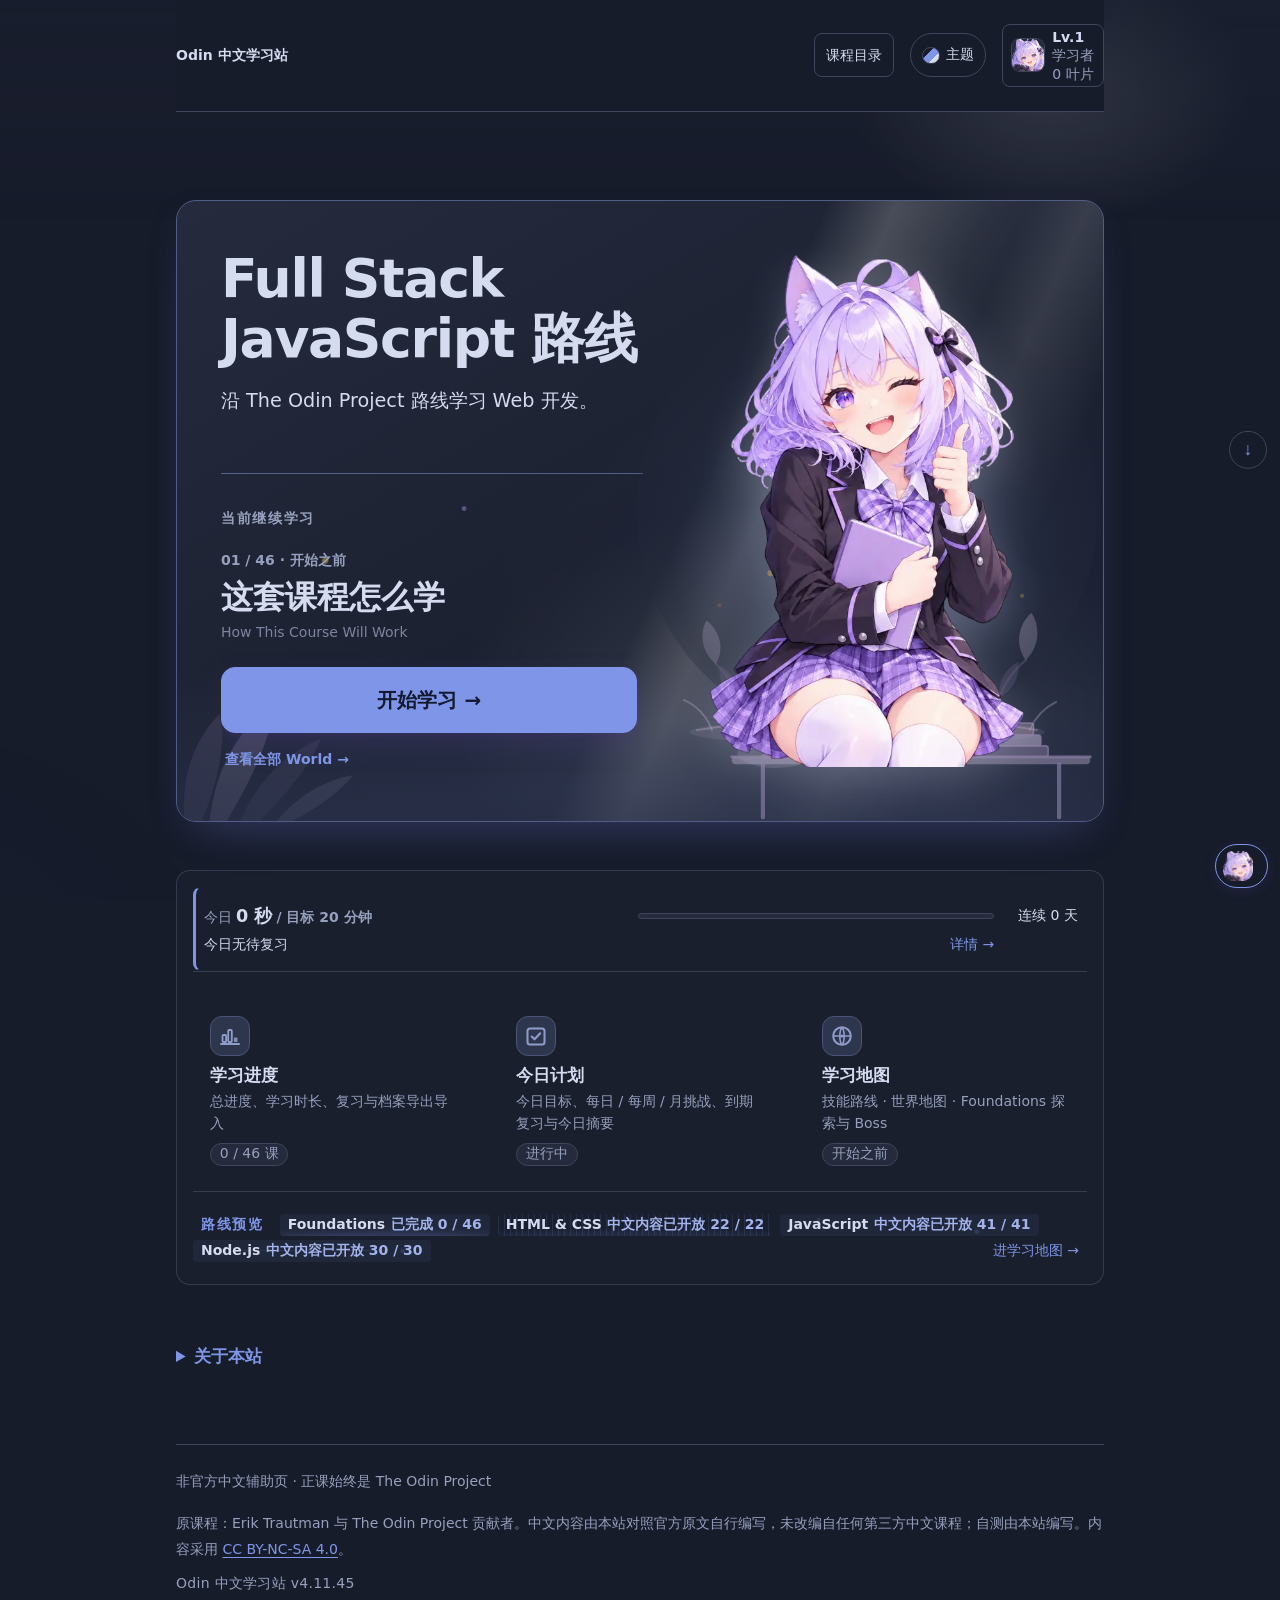
==== commit d6ad4b2d: "Release v4.11.45: optional Jianguoyun WebDAV cloud sync with pre-upload cloud re-check (v4.11.44+v4." ====
--- a/index.html
+++ b/index.html
@@ -41,6 +41,7 @@
   <script src="tiers.js" defer></script>
   <script src="history.js" defer></script>
   <script src="progress.js" defer></script>
+  <script src="cloud-sync.js" defer></script>
   <script src="app.js" defer></script>
 </head>
 <body data-page="home">
--- a/style.css
+++ b/style.css
@@ -930,6 +930,29 @@
 html.hide-english .english { display: none; }
 html.hide-unavailable .lesson-list li:has(> .lesson-locked) { display: none; }
 
+/* ===================== v4.11.44：云同步（坚果云）设置区块 =====================
+ * 站点侧只有 UI：不新增 token、不引入动画。表单用原生控件 + 既有 token；
+ * 输入框显式改成可收缩宽度（UA 默认 size=20 的输入框在 320px 的窄面板里会撑出横向滚动），
+ * 靠 flex-wrap 在窄屏逐行收窄。wash 底上的文字一律取 --color-ink（全站配色纪律）。 */
+.cloud-sync-block { margin-top: var(--space-lg); }
+.cloud-sync-field { display: flex; flex-wrap: wrap; align-items: baseline; gap: .5rem; margin: .4rem 0; }
+.cloud-sync-field > span { flex: none; min-width: 5rem; font-size: var(--text-small); color: var(--color-muted); }
+.cloud-sync-input { flex: 1 1 12rem; min-width: 0; max-width: 100%; padding: .35rem .5rem; border: 1px solid var(--color-rule); border-radius: var(--radius-small); background: var(--color-paper); color: var(--color-ink); font: inherit; font-size: var(--text-small); }
+.cloud-sync-actions { display: flex; flex-wrap: wrap; gap: var(--space-sm); margin: var(--space-sm) 0; }
+.cloud-sync-toggle { display: flex; flex-wrap: wrap; align-items: baseline; gap: .5rem; margin: .4rem 0; font-size: var(--text-small); }
+.cloud-sync-status { margin: var(--space-sm) 0 0; padding: .35rem .7rem; border-left: 3px solid var(--color-accent); background: var(--color-wash); border-radius: var(--radius-small); font-size: var(--text-small); color: var(--color-ink); overflow-wrap: anywhere; }
+.cloud-sync-guide { margin: var(--space-sm) 0; padding: .5rem .75rem; border: 1px solid var(--color-rule); border-radius: var(--radius-small); background: var(--color-wash); }
+.cloud-sync-steps { margin: .3rem 0; padding-left: 1.3rem; font-size: var(--text-small); color: var(--color-ink); }
+.cloud-sync-steps li { margin: .15rem 0; }
+/* 脚本地址是一条没有空格的长 URL：不留折行点会在 320px 下撑出横向滚动 */
+.cloud-sync-install { font-size: var(--text-small); overflow-wrap: anywhere; }
+.cloud-sync-guide p { overflow-wrap: anywhere; }
+.cloud-sync-confirm { margin-top: var(--space-sm); }
+.cloud-sync-compare-title { margin: 0 0 var(--space-xs); font-weight: 700; color: var(--color-ink); }
+.cloud-sync-compare { margin: var(--space-sm) 0; padding: .5rem .75rem; border: 1px solid var(--color-rule); border-radius: var(--radius-small); background: var(--color-wash); font-size: var(--text-small); }
+.cloud-sync-compare dt { margin-top: .25rem; font-weight: 700; color: var(--color-ink); }
+.cloud-sync-compare dd { margin: 0; color: var(--color-ink); overflow-wrap: anywhere; }
+
 /* ===================== v4.3 Batch 7（交接 K）：移动端与 320px 收尾 =====================
  * 只做间距、尺寸与字号的收紧，不改信息结构、不加大动画。
  * 320px 视口下个人资料面板内容宽约 288px：热力图缩小格子后 17 周
